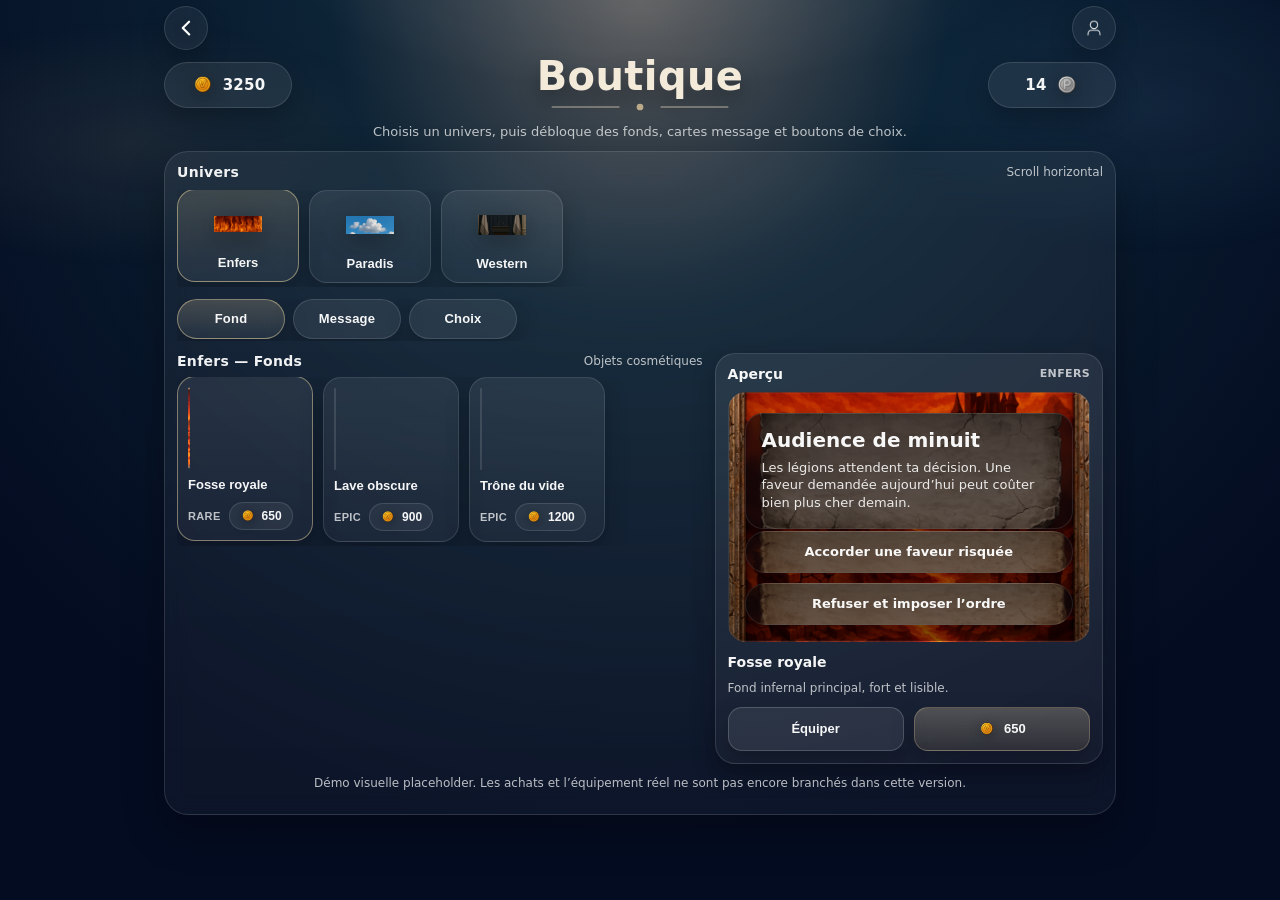
==== shop.html @ 7efd8775 "s" ====
<!doctype html>
<html lang="fr">
<head>
  <meta charset="utf-8" />
  <meta name="viewport" content="width=device-width,initial-scale=1,viewport-fit=cover" />
  <title>Boutique</title>
  <link rel="stylesheet" href="css/style.css" />

  <style>
    :root{
      --vr-bg:
        radial-gradient(circle at top, rgba(246,231,207,.34) 0, rgba(27,102,136,.22) 28%, rgba(4,12,34,.96) 76%),
        linear-gradient(180deg, #08101f 0%, #050912 100%);
      --vr-overlay:none;

      --shop-border: rgba(255,255,255,.12);
      --shop-border-strong: rgba(255,255,255,.18);
      --shop-glass: rgba(255,255,255,.06);
      --shop-glass-2: rgba(255,255,255,.08);
      --shop-deep: rgba(0,0,0,.28);
      --shop-shadow: 0 18px 40px rgba(0,0,0,.30);
      --shop-shadow-soft: 0 10px 24px rgba(0,0,0,.24);
      --shop-radius: 20px;
      --shop-radius-sm: 14px;
      --shop-text: rgba(255,255,255,.96);
      --shop-sub: rgba(255,255,255,.72);
      --shop-accent: #f6d18c;
      --shop-accent-2: #ffda98;
      --shop-active: rgba(255,255,255,.14);
      --shop-chip: rgba(255,255,255,.08);
      --shop-buy: linear-gradient(180deg, rgba(255,232,189,.24), rgba(255,203,112,.10));
    }

    html, body{
      min-height:100%;
    }

    body.page-shop-custom{
      margin:0;
      color:var(--shop-text);
      background: var(--vr-bg);
      overflow-x:hidden;
    }

    body.page-shop-custom::before{
      content:"";
      position:fixed;
      inset:0;
      pointer-events:none;
      background:
        radial-gradient(700px 260px at 50% -5%, rgba(255,255,255,.12), transparent 55%),
        radial-gradient(500px 220px at 10% 16%, rgba(255,216,156,.08), transparent 60%),
        radial-gradient(500px 260px at 90% 12%, rgba(133,197,255,.08), transparent 60%);
      opacity:.9;
      z-index:0;
    }

    .shop-shell{
      position:relative;
      z-index:1;
      width:min(100%, 980px);
      margin:0 auto;
      padding:
        calc(6px + env(safe-area-inset-top))
        14px
        calc(20px + env(safe-area-inset-bottom));
    }

    .shop-header{
      display:grid;
      grid-template-columns: 44px 1fr 44px;
      align-items:center;
      gap:10px;
      margin-bottom: 6px;
    }

    .shop-icon-btn{
      width:44px;
      height:44px;
      border-radius:999px;
      border:1px solid var(--shop-border);
      background:rgba(255,255,255,.06);
      display:flex;
      align-items:center;
      justify-content:center;
      text-decoration:none;
      box-shadow: var(--shop-shadow-soft);
      backdrop-filter: blur(10px);
      -webkit-backdrop-filter: blur(10px);
    }

    .shop-icon-btn img,
    .shop-icon-btn svg{
      width:26px;
      height:26px;
      object-fit:contain;
      display:block;
      filter: drop-shadow(0 2px 8px rgba(0,0,0,.5));
    }

    .shop-topline{
      display:grid;
      grid-template-columns: minmax(90px, 128px) 1fr minmax(90px, 128px);
      align-items:center;
      gap:10px;
      margin-bottom: 10px;
    }

    .shop-balance{
      min-height:46px;
      border-radius:999px;
      border:1px solid var(--shop-border);
      background:rgba(255,255,255,.07);
      box-shadow: var(--shop-shadow-soft);
      display:flex;
      align-items:center;
      justify-content:center;
      gap:8px;
      padding:8px 12px;
      backdrop-filter: blur(10px);
      -webkit-backdrop-filter: blur(10px);
    }

    .shop-balance img{
      width:24px;
      height:24px;
      object-fit:contain;
      filter: drop-shadow(0 4px 10px rgba(0,0,0,.45));
      flex:0 0 auto;
    }

    .shop-balance strong{
      font-size:15px;
      line-height:1;
      letter-spacing:.2px;
      color:var(--shop-text);
      font-weight:900;
    }

    .shop-title-wrap{
      text-align:center;
      padding-top: 0;
    }

    .shop-title{
      margin:0;
      font-size: clamp(28px, 4vw, 40px);
      line-height:1;
      letter-spacing:.4px;
      color:#f3ead9;
      text-shadow: 0 10px 20px rgba(0,0,0,.35);
    }

    .shop-title-decor{
      width: min(220px, 80%);
      height: 14px;
      margin: 4px auto 0;
      display:block;
      opacity:.9;
    }

    .shop-subtitle{
      margin: 0 0 12px;
      text-align:center;
      color: var(--shop-sub);
      font-size:13px;
    }

    .shop-panel{
      border:1px solid var(--shop-border);
      background: linear-gradient(180deg, rgba(255,255,255,.06), rgba(255,255,255,.04));
      border-radius: 24px;
      box-shadow: var(--shop-shadow);
      padding: 12px;
      backdrop-filter: blur(12px);
      -webkit-backdrop-filter: blur(12px);
    }

    .shop-section-head{
      display:flex;
      align-items:center;
      justify-content:space-between;
      gap:10px;
      margin-bottom:10px;
    }

    .shop-section-title{
      margin:0;
      font-size:14px;
      font-weight:900;
      letter-spacing:.3px;
      color: rgba(255,255,255,.94);
    }

    .shop-section-note{
      font-size:12px;
      color:var(--shop-sub);
    }

    .shop-scroll{
      display:flex;
      gap:10px;
      overflow-x:auto;
      padding-bottom:4px;
      scrollbar-width:none;
    }

    .shop-scroll::-webkit-scrollbar{
      display:none;
    }

    .universe-card{
      min-width:122px;
      max-width:122px;
      border-radius:18px;
      padding:10px;
      border:1px solid var(--shop-border);
      background: linear-gradient(180deg, rgba(255,255,255,.08), rgba(255,255,255,.04));
      box-shadow: var(--shop-shadow-soft);
      display:flex;
      flex-direction:column;
      align-items:center;
      justify-content:center;
      gap:8px;
      cursor:pointer;
      transition: transform .16s ease, border-color .16s ease, background .16s ease;
      user-select:none;
    }

    .universe-card.active{
      border-color: rgba(255,230,173,.46);
      background: linear-gradient(180deg, rgba(255,230,173,.14), rgba(255,255,255,.06));
      transform: translateY(-1px);
    }

    .universe-card img{
      width:48px;
      height:48px;
      object-fit:contain;
      filter: drop-shadow(0 6px 12px rgba(0,0,0,.35));
      pointer-events:none;
    }

    .universe-card .u-name{
      font-size:13px;
      font-weight:800;
      text-align:center;
      line-height:1.15;
      color:var(--shop-text);
      pointer-events:none;
    }

    .category-tabs{
      display:flex;
      gap:8px;
      margin: 12px 0 12px;
      overflow-x:auto;
      padding-bottom:2px;
      scrollbar-width:none;
    }

    .category-tabs::-webkit-scrollbar{
      display:none;
    }

    .category-tab{
      min-width:108px;
      height:40px;
      border-radius:999px;
      border:1px solid var(--shop-border);
      background: var(--shop-chip);
      color: var(--shop-text);
      font-weight:800;
      font-size:13px;
      letter-spacing:.2px;
      padding:0 14px;
      cursor:pointer;
      box-shadow: var(--shop-shadow-soft);
    }

    .category-tab.active{
      border-color: rgba(255,230,173,.44);
      background: linear-gradient(180deg, rgba(255,228,175,.20), rgba(255,255,255,.06));
    }

    .shop-layout{
      display:grid;
      grid-template-columns: 1.15fr .85fr;
      gap:12px;
    }

    .item-rail{
      min-width:0;
    }

    .item-card{
      min-width:136px;
      max-width:136px;
      border-radius:18px;
      border:1px solid var(--shop-border);
      background: linear-gradient(180deg, rgba(255,255,255,.08), rgba(255,255,255,.04));
      box-shadow: var(--shop-shadow-soft);
      padding:10px;
      display:flex;
      flex-direction:column;
      gap:9px;
      cursor:pointer;
      transition: transform .16s ease, border-color .16s ease;
    }

    .item-card.active{
      border-color: rgba(255,230,173,.44);
      transform: translateY(-1px);
    }

    .item-preview{
      height:82px;
      border-radius:14px;
      border:1px solid rgba(255,255,255,.12);
      overflow:hidden;
      position:relative;
      background:#101828;
    }

    .item-preview.bg-hell-1{
      background:
        linear-gradient(180deg, rgba(0,0,0,.12), rgba(0,0,0,.55)),
        url("assets/img/backgrounds/hell_king_bg.webp") center/cover no-repeat;
    }

    .item-preview.bg-hell-2{
      background:
        linear-gradient(180deg, rgba(0,0,0,.16), rgba(0,0,0,.42)),
        radial-gradient(circle at 20% 15%, rgba(255,113,64,.35), transparent 36%),
        linear-gradient(135deg, #1a0808, #4d1711 45%, #210909);
    }

    .item-preview.bg-hell-3{
      background:
        linear-gradient(180deg, rgba(0,0,0,.20), rgba(0,0,0,.46)),
        radial-gradient(circle at 70% 20%, rgba(255,202,121,.18), transparent 30%),
        linear-gradient(135deg, #15090e, #28111b 48%, #0b0a18);
    }

    .item-preview.bg-heaven-1{
      background:
        linear-gradient(180deg, rgba(255,255,255,.10), rgba(0,0,0,.18)),
        url("assets/img/backgrounds/heaven_king_bg.png") center/cover no-repeat;
    }

    .item-preview.bg-heaven-2{
      background:
        linear-gradient(180deg, rgba(255,255,255,.10), rgba(0,0,0,.12)),
        radial-gradient(circle at 20% 10%, rgba(255,255,255,.35), transparent 32%),
        linear-gradient(135deg, #7fd4ff, #5c8eff 50%, #5147d1);
    }

    .item-preview.bg-heaven-3{
      background:
        linear-gradient(180deg, rgba(255,255,255,.12), rgba(0,0,0,.18)),
        radial-gradient(circle at 82% 10%, rgba(255,243,205,.34), transparent 28%),
        linear-gradient(135deg, #93e2ff, #76c5ff 45%, #7e7cff);
    }

    .item-preview.bg-west-1{
      background:
        linear-gradient(180deg, rgba(255,255,255,.06), rgba(0,0,0,.22)),
        url("assets/img/backgrounds/western_president_bg.webp") center/cover no-repeat;
    }

    .item-preview.bg-west-2{
      background:
        linear-gradient(180deg, rgba(255,255,255,.05), rgba(0,0,0,.20)),
        linear-gradient(135deg, #ba8a53, #8e5d35 45%, #3b261c);
    }

    .item-preview.bg-west-3{
      background:
        linear-gradient(180deg, rgba(255,255,255,.06), rgba(0,0,0,.22)),
        radial-gradient(circle at 15% 15%, rgba(255,230,181,.22), transparent 35%),
        linear-gradient(135deg, #c9a173, #865738 50%, #2c1914);
    }

    .item-preview.msg-hell-1::before,
    .item-preview.msg-hell-2::before,
    .item-preview.msg-hell-3::before,
    .item-preview.msg-heaven-1::before,
    .item-preview.msg-heaven-2::before,
    .item-preview.msg-heaven-3::before,
    .item-preview.choice-hell-1::before,
    .item-preview.choice-hell-2::before,
    .item-preview.choice-hell-3::before,
    .item-preview.choice-heaven-1::before,
    .item-preview.choice-heaven-2::before,
    .item-preview.choice-heaven-3::before,
    .item-preview.choice-west-1::before,
    .item-preview.choice-west-2::before,
    .item-preview.choice-west-3::before{
      content:"";
      position:absolute;
      inset:0;
      pointer-events:none;
    }

    .item-preview.msg-hell-1{
      background:#0e0d15;
    }

    .item-preview.msg-hell-1::before{
      inset:14px 18px;
      border-radius:14px;
      background:
        linear-gradient(180deg, rgba(255,255,255,.05), rgba(255,255,255,.02)),
        url("assets/img/ui/hell_card.webp") center/cover no-repeat;
      border:1px solid rgba(255,255,255,.10);
      box-shadow: inset 0 0 0 1px rgba(255,255,255,.05);
    }

    .item-preview.msg-hell-2{
      background:#120d14;
    }

    .item-preview.msg-hell-2::before{
      inset:14px 18px;
      border-radius:14px;
      background:
        linear-gradient(135deg, #2b1116, #5b1818 45%, #180b10);
      border:1px solid rgba(255,223,167,.18);
      box-shadow: 0 0 0 1px rgba(255,255,255,.05) inset;
    }

    .item-preview.msg-hell-3{
      background:#110f18;
    }

    .item-preview.msg-hell-3::before{
      inset:14px 18px;
      border-radius:14px;
      background:
        linear-gradient(135deg, #0e111f, #2f1838 45%, #140f22);
      border:1px solid rgba(202,176,255,.18);
    }

    .item-preview.msg-heaven-1{
      background:#cbe9ff;
    }

    .item-preview.msg-heaven-1::before{
      inset:14px 18px;
      border-radius:14px;
      background:
        linear-gradient(180deg, rgba(255,255,255,.22), rgba(255,255,255,.12)),
        url("assets/img/ui/heaven_card.webp") center/cover no-repeat;
      border:1px solid rgba(255,255,255,.36);
    }

    .item-preview.msg-heaven-2{
      background:#d9f3ff;
    }

    .item-preview.msg-heaven-2::before{
      inset:14px 18px;
      border-radius:14px;
      background: linear-gradient(135deg, #ffffff, #daefff 55%, #bdd8ff);
      border:1px solid rgba(255,255,255,.65);
    }

    .item-preview.msg-heaven-3{
      background:#d8edff;
    }

    .item-preview.msg-heaven-3::before{
      inset:14px 18px;
      border-radius:14px;
      background: linear-gradient(135deg, #fffdf6, #f2edff 55%, #d7e2ff);
      border:1px solid rgba(255,255,255,.70);
    }

    .item-preview.choice-hell-1{
      background:#0f0d12;
    }

    .item-preview.choice-hell-1::before{
      inset:18px 14px;
      border-radius:999px;
      background:
        linear-gradient(180deg, rgba(255,255,255,.04), rgba(255,255,255,.02)),
        url("assets/img/ui/hell_choice.webp") center/cover no-repeat;
      border:1px solid rgba(255,255,255,.08);
    }

    .item-preview.choice-hell-2{
      background:#110e14;
    }

    .item-preview.choice-hell-2::before{
      inset:18px 14px;
      border-radius:999px;
      background: linear-gradient(180deg, #3e1414, #1f0909);
      border:1px solid rgba(255,214,156,.16);
    }

    .item-preview.choice-hell-3{
      background:#0f0f19;
    }

    .item-preview.choice-hell-3::before{
      inset:18px 14px;
      border-radius:999px;
      background: linear-gradient(180deg, #2e1a48, #140d20);
      border:1px solid rgba(212,185,255,.16);
    }

    .item-preview.choice-heaven-1{
      background:#def4ff;
    }

    .item-preview.choice-heaven-1::before{
      inset:18px 14px;
      border-radius:999px;
      background:
        linear-gradient(180deg, rgba(255,255,255,.22), rgba(255,255,255,.10)),
        url("assets/img/ui/heaven_choice.webp") center/cover no-repeat;
      border:1px solid rgba(255,255,255,.42);
    }

    .item-preview.choice-heaven-2{
      background:#e2f6ff;
    }

    .item-preview.choice-heaven-2::before{
      inset:18px 14px;
      border-radius:999px;
      background: linear-gradient(180deg, #ffffff, #d8efff);
      border:1px solid rgba(255,255,255,.72);
    }

    .item-preview.choice-heaven-3{
      background:#dfefff;
    }

    .item-preview.choice-heaven-3::before{
      inset:18px 14px;
      border-radius:999px;
      background: linear-gradient(180deg, #fffef7, #e1e7ff);
      border:1px solid rgba(255,255,255,.72);
    }

    .item-preview.choice-west-1{
      background:#1b1512;
    }

    .item-preview.choice-west-1::before{
      inset:18px 14px;
      border-radius:999px;
      background:
        linear-gradient(180deg, rgba(255,255,255,.08), rgba(0,0,0,.08)),
        url("assets/img/ui/western_choice.webp") center/cover no-repeat;
      border:1px solid rgba(255,255,255,.10);
    }

    .item-preview.choice-west-2{
      background:#211714;
    }

    .item-preview.choice-west-2::before{
      inset:18px 14px;
      border-radius:999px;
      background: linear-gradient(180deg, #8d5c3a, #5a3321);
      border:1px solid rgba(255,225,190,.18);
    }

    .item-preview.choice-west-3{
      background:#251914;
    }

    .item-preview.choice-west-3::before{
      inset:18px 14px;
      border-radius:999px;
      background: linear-gradient(180deg, #c28c5e, #73482e);
      border:1px solid rgba(255,233,206,.18);
    }

    .item-name{
      font-size:13px;
      font-weight:800;
      line-height:1.15;
      color:var(--shop-text);
    }

    .item-meta{
      display:flex;
      align-items:center;
      justify-content:space-between;
      gap:8px;
    }

    .item-rarity{
      font-size:11px;
      font-weight:800;
      color: var(--shop-sub);
      text-transform: uppercase;
      letter-spacing:.35px;
    }

    .item-price{
      display:inline-flex;
      align-items:center;
      gap:6px;
      height:28px;
      padding:0 10px;
      border-radius:999px;
      border:1px solid rgba(255,255,255,.12);
      background: rgba(255,255,255,.06);
      font-size:12px;
      font-weight:900;
      color: var(--shop-text);
    }

    .item-price img{
      width:16px;
      height:16px;
      object-fit:contain;
      filter: drop-shadow(0 2px 6px rgba(0,0,0,.4));
    }

    .shop-side{
      border-radius:20px;
      border:1px solid var(--shop-border);
      background: linear-gradient(180deg, rgba(255,255,255,.08), rgba(255,255,255,.04));
      box-shadow: var(--shop-shadow-soft);
      padding:12px;
      min-width:0;
    }

    .preview-head{
      display:flex;
      align-items:center;
      justify-content:space-between;
      gap:10px;
      margin-bottom:10px;
    }

    .preview-title{
      margin:0;
      font-size:14px;
      font-weight:900;
      color: var(--shop-text);
    }

    .preview-tag{
      font-size:11px;
      font-weight:800;
      color: var(--shop-sub);
      text-transform: uppercase;
      letter-spacing:.35px;
    }

    .preview-stage{
      min-height: 250px;
      border-radius:18px;
      border:1px solid rgba(255,255,255,.12);
      overflow:hidden;
      position:relative;
      background:
        linear-gradient(180deg, rgba(0,0,0,.10), rgba(0,0,0,.36)),
        linear-gradient(135deg, #120d15, #241219 45%, #0e0c16);
      box-shadow: inset 0 0 0 1px rgba(255,255,255,.04);
    }

    .preview-stage.bg-hell_king{
      background:
        linear-gradient(180deg, rgba(0,0,0,.10), rgba(0,0,0,.46)),
        url("assets/img/backgrounds/hell_king_bg.webp") center/cover no-repeat;
    }

    .preview-stage.bg-heaven_king{
      background:
        linear-gradient(180deg, rgba(255,255,255,.08), rgba(0,0,0,.18)),
        url("assets/img/backgrounds/heaven_king_bg.png") center/cover no-repeat;
    }

    .preview-stage.bg-western_president{
      background:
        linear-gradient(180deg, rgba(255,255,255,.06), rgba(0,0,0,.22)),
        url("assets/img/backgrounds/western_president_bg.webp") center/cover no-repeat;
    }

    .preview-card{
      position:absolute;
      left:16px;
      right:16px;
      top:20px;
      min-height:116px;
      border-radius:18px;
      padding:16px;
      border:1px solid rgba(255,255,255,.14);
      background: rgba(8,10,16,.46);
      backdrop-filter: blur(6px);
      -webkit-backdrop-filter: blur(6px);
      box-shadow: 0 14px 26px rgba(0,0,0,.26);
    }

    .preview-card.theme-msg-hell-1{
      background:
        linear-gradient(180deg, rgba(12,7,10,.64), rgba(15,9,11,.60)),
        url("assets/img/ui/hell_card.webp") center/cover no-repeat;
      border-color: rgba(255,255,255,.10);
    }

    .preview-card.theme-msg-hell-2{
      background: linear-gradient(135deg, rgba(44,16,18,.82), rgba(88,22,22,.72) 48%, rgba(24,10,14,.80));
      border-color: rgba(255,223,167,.18);
    }

    .preview-card.theme-msg-hell-3{
      background: linear-gradient(135deg, rgba(15,16,29,.82), rgba(48,24,57,.72) 48%, rgba(19,15,33,.80));
      border-color: rgba(201,177,255,.18);
    }

    .preview-card.theme-msg-heaven-1{
      background:
        linear-gradient(180deg, rgba(255,255,255,.38), rgba(255,255,255,.18)),
        url("assets/img/ui/heaven_card.webp") center/cover no-repeat;
      border-color: rgba(255,255,255,.50);
      color:#1d2947;
    }

    .preview-card.theme-msg-heaven-2{
      background: linear-gradient(135deg, rgba(255,255,255,.92), rgba(223,240,255,.78) 50%, rgba(191,215,255,.68));
      border-color: rgba(255,255,255,.70);
      color:#1d2947;
    }

    .preview-card.theme-msg-heaven-3{
      background: linear-gradient(135deg, rgba(255,251,240,.92), rgba(236,236,255,.78) 50%, rgba(214,225,255,.68));
      border-color: rgba(255,255,255,.74);
      color:#28304b;
    }

    .preview-card.theme-msg-west-1{
      background:
        linear-gradient(180deg, rgba(22,16,12,.62), rgba(35,22,14,.62)),
        url("assets/img/ui/western_card.webp") center/cover no-repeat;
      border-color: rgba(255,255,255,.14);
    }

    .preview-card.theme-msg-west-2{
      background: linear-gradient(135deg, rgba(92,61,39,.84), rgba(143,96,59,.74) 48%, rgba(57,34,22,.80));
      border-color: rgba(255,225,190,.18);
    }

    .preview-card.theme-msg-west-3{
      background: linear-gradient(135deg, rgba(110,70,44,.84), rgba(194,140,89,.74) 48%, rgba(69,40,25,.80));
      border-color: rgba(255,235,212,.18);
    }

    .preview-card h4{
      margin:0 0 8px;
      font-size:20px;
      line-height:1.05;
    }

    .preview-card p{
      margin:0;
      font-size:13px;
      line-height:1.35;
      color:inherit;
      opacity:.92;
    }

    .preview-choices{
      position:absolute;
      left:16px;
      right:16px;
      bottom:16px;
      display:flex;
      flex-direction:column;
      gap:10px;
    }

    .preview-choice{
      min-height:42px;
      border-radius:999px;
      border:1px solid rgba(255,255,255,.14);
      background: rgba(8,10,16,.52);
      box-shadow: 0 8px 18px rgba(0,0,0,.20);
      display:flex;
      align-items:center;
      justify-content:center;
      padding:0 12px;
      font-size:13px;
      font-weight:800;
      text-align:center;
      color:var(--shop-text);
    }

    .preview-choice.theme-choice-hell-1{
      background:
        linear-gradient(180deg, rgba(10,7,9,.68), rgba(20,10,11,.62)),
        url("assets/img/ui/hell_choice.webp") center/cover no-repeat;
      border-color: rgba(255,255,255,.10);
    }

    .preview-choice.theme-choice-hell-2{
      background: linear-gradient(180deg, rgba(61,20,20,.88), rgba(30,10,10,.88));
      border-color: rgba(255,223,167,.18);
    }

    .preview-choice.theme-choice-hell-3{
      background: linear-gradient(180deg, rgba(48,26,72,.88), rgba(20,13,32,.88));
      border-color: rgba(201,177,255,.18);
    }

    .preview-choice.theme-choice-heaven-1{
      background:
        linear-gradient(180deg, rgba(255,255,255,.42), rgba(255,255,255,.18)),
        url("assets/img/ui/heaven_choice.webp") center/cover no-repeat;
      border-color: rgba(255,255,255,.54);
      color:#20304c;
    }

    .preview-choice.theme-choice-heaven-2{
      background: linear-gradient(180deg, rgba(255,255,255,.96), rgba(224,241,255,.90));
      border-color: rgba(255,255,255,.74);
      color:#20304c;
    }

    .preview-choice.theme-choice-heaven-3{
      background: linear-gradient(180deg, rgba(255,251,242,.96), rgba(231,237,255,.90));
      border-color: rgba(255,255,255,.74);
      color:#2a3551;
    }

    .preview-choice.theme-choice-west-1{
      background:
        linear-gradient(180deg, rgba(22,16,12,.66), rgba(34,21,13,.66)),
        url("assets/img/ui/western_choice.webp") center/cover no-repeat;
      border-color: rgba(255,255,255,.14);
    }

    .preview-choice.theme-choice-west-2{
      background: linear-gradient(180deg, rgba(143,96,59,.92), rgba(88,51,31,.92));
      border-color: rgba(255,225,190,.18);
    }

    .preview-choice.theme-choice-west-3{
      background: linear-gradient(180deg, rgba(194,140,89,.92), rgba(114,73,44,.92));
      border-color: rgba(255,235,212,.18);
    }

    .preview-footer{
      margin-top:12px;
      display:flex;
      flex-direction:column;
      gap:10px;
    }

    .selected-name{
      font-size:14px;
      font-weight:900;
      color:var(--shop-text);
    }

    .selected-desc{
      font-size:12px;
      line-height:1.4;
      color:var(--shop-sub);
    }

    .preview-actions{
      display:grid;
      grid-template-columns: 1fr 1fr;
      gap:10px;
    }

    .shop-btn{
      min-height:44px;
      border-radius:14px;
      border:1px solid var(--shop-border-strong);
      background: rgba(255,255,255,.08);
      color:var(--shop-text);
      font-size:13px;
      font-weight:900;
      cursor:pointer;
      box-shadow: var(--shop-shadow-soft);
      display:flex;
      align-items:center;
      justify-content:center;
      gap:8px;
      text-align:center;
      padding:0 12px;
    }

    .shop-btn.primary{
      background: var(--shop-buy);
      border-color: rgba(255,221,169,.24);
    }

    .shop-btn img{
      width:18px;
      height:18px;
      object-fit:contain;
      filter: drop-shadow(0 2px 6px rgba(0,0,0,.35));
    }

    .shop-help{
      margin-top:12px;
      font-size:12px;
      color:var(--shop-sub);
      text-align:center;
    }

    @media (max-width: 840px){
      .shop-layout{
        grid-template-columns: 1fr;
      }
    }

    @media (max-width: 560px){
      .shop-shell{
        padding-left:10px;
        padding-right:10px;
      }

      .shop-topline{
        grid-template-columns: 92px 1fr 92px;
        gap:8px;
      }

      .shop-title{
        font-size: 30px;
      }

      .shop-balance{
        min-height:42px;
        padding:8px 10px;
      }

      .shop-balance strong{
        font-size:14px;
      }

      .universe-card{
        min-width:114px;
        max-width:114px;
      }

      .item-card{
        min-width:128px;
        max-width:128px;
      }

      .preview-stage{
        min-height:230px;
      }

      .preview-card h4{
        font-size:18px;
      }
    }
  </style>
</head>

<body class="vr-body page-shop-custom" data-page="shop-custom-demo">

  <main class="shop-shell">

    <div class="shop-header">
      <a class="shop-icon-btn" href="index.html" aria-label="Retour">
        <svg viewBox="0 0 24 24" aria-hidden="true" focusable="false">
          <path fill="white" d="M15.5 5.5a1 1 0 0 1 0 1.4L10.4 12l5.1 5.1a1 1 0 1 1-1.4 1.4l-5.8-5.8a1.2 1.2 0 0 1 0-1.4l5.8-5.8a1 1 0 0 1 1.4 0z"/>
        </svg>
      </a>

      <div></div>

      <a class="shop-icon-btn" href="profile.html" aria-label="Profil">
        <img src="assets/img/ui/btn_profile.webp" alt="" draggable="false">
      </a>
    </div>

    <div class="shop-topline">
      <div class="shop-balance" aria-label="VCoins">
        <img src="assets/img/ui/vcoins.webp" alt="" draggable="false">
        <strong id="demo-vcoins">3250</strong>
      </div>

      <div class="shop-title-wrap">
        <h1 class="shop-title" data-i18n="shop.title">Boutique</h1>
        <svg class="shop-title-decor" viewBox="0 0 240 18" fill="none" xmlns="http://www.w3.org/2000/svg" aria-hidden="true">
          <path d="M7 9H93" stroke="rgba(255,240,214,.7)" stroke-width="1.4" stroke-linecap="round"/>
          <path d="M147 9H233" stroke="rgba(255,240,214,.7)" stroke-width="1.4" stroke-linecap="round"/>
          <circle cx="120" cy="9" r="4.3" fill="rgba(255,226,173,.72)"/>
        </svg>
      </div>

      <div class="shop-balance" aria-label="Jetons">
        <strong id="demo-jetons">14</strong>
        <img src="assets/img/ui/jeton.webp" alt="" draggable="false">
      </div>
    </div>

    <p class="shop-subtitle" data-i18n="shop.customize_hint">
      Choisis un univers, puis débloque des fonds, cartes message et boutons de choix.
    </p>

    <section class="shop-panel">
      <div class="shop-section-head">
        <h2 class="shop-section-title" data-i18n="shop.universes">Univers</h2>
        <div class="shop-section-note">Scroll horizontal</div>
      </div>

      <div class="shop-scroll" id="universe-scroll"></div>

      <div class="category-tabs" id="category-tabs">
        <button class="category-tab active" type="button" data-category="background" data-i18n="shop.cat.background">Fond</button>
        <button class="category-tab" type="button" data-category="message" data-i18n="shop.cat.message">Message</button>
        <button class="category-tab" type="button" data-category="choice" data-i18n="shop.cat.choice">Choix</button>
      </div>

      <div class="shop-layout">
        <div class="item-rail">
          <div class="shop-section-head" style="margin-bottom:8px;">
            <h3 class="shop-section-title" id="rail-title">Enfers — Fonds</h3>
            <div class="shop-section-note" id="rail-note">Objets cosmétiques</div>
          </div>

          <div class="shop-scroll" id="items-scroll"></div>
        </div>

        <aside class="shop-side">
          <div class="preview-head">
            <h3 class="preview-title" data-i18n="shop.preview">Aperçu</h3>
            <span class="preview-tag" id="preview-universe-tag">Enfers</span>
          </div>

          <div class="preview-stage bg-hell_king" id="preview-stage">
            <div class="preview-card theme-msg-hell-1" id="preview-card">
              <h4>Audience de minuit</h4>
              <p>
                Les légions attendent ta décision. Une faveur demandée aujourd’hui
                peut coûter bien plus cher demain.
              </p>
            </div>

            <div class="preview-choices">
              <div class="preview-choice theme-choice-hell-1" id="preview-choice-a">Accorder une faveur risquée</div>
              <div class="preview-choice theme-choice-hell-1" id="preview-choice-b">Refuser et imposer l’ordre</div>
            </div>
          </div>

          <div class="preview-footer">
            <div class="selected-name" id="selected-name">Fosse royale</div>
            <div class="selected-desc" id="selected-desc">
              Variante plus sombre et plus premium pour l’univers sélectionné.
            </div>

            <div class="preview-actions">
              <button class="shop-btn" type="button" id="btn-equip-demo">
                Équiper
              </button>

              <button class="shop-btn primary" type="button" id="btn-buy-demo">
                <img src="assets/img/ui/vcoins.webp" alt="" draggable="false">
                <span id="buy-price-label">650</span>
              </button>
            </div>
          </div>
        </aside>
      </div>

      <p class="shop-help">
        Démo visuelle placeholder. Les achats et l’équipement réel ne sont pas encore branchés dans cette version.
      </p>
    </section>
  </main>

  <script>
    (function () {
      const DATA = {
        hell_king: {
          label: "Enfers",
          icon: "assets/img/ui/universes/hell_king.webp",
          previewBgClass: "bg-hell_king",
          previewMsgDefault: "theme-msg-hell-1",
          previewChoiceDefault: "theme-choice-hell-1",
          items: {
            background: [
              {
                id: "hell_bg_01",
                name: "Fosse royale",
                rarity: "Rare",
                price: 650,
                previewClass: "bg-hell-1",
                desc: "Fond infernal principal, fort et lisible.",
                apply: { stageBg: "bg-hell_king" }
              },
              {
                id: "hell_bg_02",
                name: "Lave obscure",
                rarity: "Epic",
                price: 900,
                previewClass: "bg-hell-2",
                desc: "Version plus chaude, plus rouge, plus dramatique.",
                apply: { stageBg: "bg-hell_king" }
              },
              {
                id: "hell_bg_03",
                name: "Trône du vide",
                rarity: "Epic",
                price: 1200,
                previewClass: "bg-hell-3",
                desc: "Ambiance nuit violette, plus premium et mystérieuse.",
                apply: { stageBg: "bg-hell_king" }
              }
            ],
            message: [
              {
                id: "hell_msg_01",
                name: "Carte infernale classique",
                rarity: "Base",
                price: 400,
                previewClass: "msg-hell-1",
                desc: "La carte message principale des Enfers.",
                apply: { cardTheme: "theme-msg-hell-1" }
              },
              {
                id: "hell_msg_02",
                name: "Carte braise rouge",
                rarity: "Rare",
                price: 700,
                previewClass: "msg-hell-2",
                desc: "Carte message plus chaude, plus noble, plus agressive.",
                apply: { cardTheme: "theme-msg-hell-2" }
              },
              {
                id: "hell_msg_03",
                name: "Carte nuit pourpre",
                rarity: "Epic",
                price: 1000,
                previewClass: "msg-hell-3",
                desc: "Version plus sombre et plus premium pour les textes.",
                apply: { cardTheme: "theme-msg-hell-3" }
              }
            ],
            choice: [
              {
                id: "hell_choice_01",
                name: "Choix infernal classique",
                rarity: "Base",
                price: 350,
                previewClass: "choice-hell-1",
                desc: "Boutons de choix dans le style actuel infernal.",
                apply: { choiceTheme: "theme-choice-hell-1" }
              },
              {
                id: "hell_choice_02",
                name: "Choix braise rouge",
                rarity: "Rare",
                price: 520,
                previewClass: "choice-hell-2",
                desc: "Boutons plus chauds avec meilleure présence visuelle.",
                apply: { choiceTheme: "theme-choice-hell-2" }
              },
              {
                id: "hell_choice_03",
                name: "Choix nuit pourpre",
                rarity: "Epic",
                price: 780,
                previewClass: "choice-hell-3",
                desc: "Boutons plus premium avec ambiance violette sombre.",
                apply: { choiceTheme: "theme-choice-hell-3" }
              }
            ]
          }
        },

        heaven_king: {
          label: "Paradis",
          icon: "assets/img/ui/universes/heaven_king.webp",
          previewBgClass: "bg-heaven_king",
          previewMsgDefault: "theme-msg-heaven-1",
          previewChoiceDefault: "theme-choice-heaven-1",
          items: {
            background: [
              {
                id: "heaven_bg_01",
                name: "Cieux sacrés",
                rarity: "Rare",
                price: 650,
                previewClass: "bg-heaven-1",
                desc: "Fond céleste lumineux et propre.",
                apply: { stageBg: "bg-heaven_king" }
              },
              {
                id: "heaven_bg_02",
                name: "Aube divine",
                rarity: "Epic",
                price: 940,
                previewClass: "bg-heaven-2",
                desc: "Ciel plus clair avec un rendu plus noble.",
                apply: { stageBg: "bg-heaven_king" }
              },
              {
                id: "heaven_bg_03",
                name: "Voile d’ivoire",
                rarity: "Epic",
                price: 1180,
                previewClass: "bg-heaven-3",
                desc: "Version très premium, douce et lumineuse.",
                apply: { stageBg: "bg-heaven_king" }
              }
            ],
            message: [
              {
                id: "heaven_msg_01",
                name: "Carte céleste classique",
                rarity: "Base",
                price: 400,
                previewClass: "msg-heaven-1",
                desc: "Carte message claire et élégante.",
                apply: { cardTheme: "theme-msg-heaven-1" }
              },
              {
                id: "heaven_msg_02",
                name: "Carte cristal",
                rarity: "Rare",
                price: 720,
                previewClass: "msg-heaven-2",
                desc: "Carte lumineuse très lisible pour les longues scènes.",
                apply: { cardTheme: "theme-msg-heaven-2" }
              },
              {
                id: "heaven_msg_03",
                name: "Carte ivoire noble",
                rarity: "Epic",
                price: 980,
                previewClass: "msg-heaven-3",
                desc: "Une version haut de gamme, plus douce et plus premium.",
                apply: { cardTheme: "theme-msg-heaven-3" }
              }
            ],
            choice: [
              {
                id: "heaven_choice_01",
                name: "Choix céleste classique",
                rarity: "Base",
                price: 350,
                previewClass: "choice-heaven-1",
                desc: "Boutons clairs du Paradis.",
                apply: { choiceTheme: "theme-choice-heaven-1" }
              },
              {
                id: "heaven_choice_02",
                name: "Choix cristal",
                rarity: "Rare",
                price: 540,
                previewClass: "choice-heaven-2",
                desc: "Version plus nette, plus chic et plus premium.",
                apply: { choiceTheme: "theme-choice-heaven-2" }
              },
              {
                id: "heaven_choice_03",
                name: "Choix ivoire",
                rarity: "Epic",
                price: 790,
                previewClass: "choice-heaven-3",
                desc: "Look très propre pour les choix de l’univers céleste.",
                apply: { choiceTheme: "theme-choice-heaven-3" }
              }
            ]
          }
        },

        western_president: {
          label: "Western",
          icon: "assets/img/ui/universes/western_president.webp",
          previewBgClass: "bg-western_president",
          previewMsgDefault: "theme-msg-west-1",
          previewChoiceDefault: "theme-choice-west-1",
          items: {
            background: [
              {
                id: "west_bg_01",
                name: "Capitole poussière",
                rarity: "Rare",
                price: 620,
                previewClass: "bg-west-1",
                desc: "Fond western principal avec beaucoup plus de caractère.",
                apply: { stageBg: "bg-western_president" }
              },
              {
                id: "west_bg_02",
                name: "Bois brûlé",
                rarity: "Rare",
                price: 860,
                previewClass: "bg-west-2",
                desc: "Palette plus chaude et plus dure.",
                apply: { stageBg: "bg-western_president" }
              },
              {
                id: "west_bg_03",
                name: "Or désert",
                rarity: "Epic",
                price: 1120,
                previewClass: "bg-west-3",
                desc: "Version western premium très lisible.",
                apply: { stageBg: "bg-western_president" }
              }
            ],
            message: [
              {
                id: "west_msg_01",
                name: "Carte western classique",
                rarity: "Base",
                price: 420,
                previewClass: "msg-west-1",
                desc: "Carte message dans le style western actuel.",
                apply: { cardTheme: "theme-msg-west-1" }
              },
              {
                id: "west_msg_02",
                name: "Carte cuir brun",
                rarity: "Rare",
                price: 700,
                previewClass: "msg-west-2",
                desc: "Version plus chaude et plus haut de gamme.",
                apply: { cardTheme: "theme-msg-west-2" }
              },
              {
                id: "west_msg_03",
                name: "Carte or désert",
                rarity: "Epic",
                price: 970,
                previewClass: "msg-west-3",
                desc: "Carte premium pour une ambiance plus noble.",
                apply: { cardTheme: "theme-msg-west-3" }
              }
            ],
            choice: [
              {
                id: "west_choice_01",
                name: "Choix western classique",
                rarity: "Base",
                price: 360,
                previewClass: "choice-west-1",
                desc: "Boutons de choix standard western.",
                apply: { choiceTheme: "theme-choice-west-1" }
              },
              {
                id: "west_choice_02",
                name: "Choix cuir brun",
                rarity: "Rare",
                price: 540,
                previewClass: "choice-west-2",
                desc: "Version plus travaillée et plus visible.",
                apply: { choiceTheme: "theme-choice-west-2" }
              },
              {
                id: "west_choice_03",
                name: "Choix or désert",
                rarity: "Epic",
                price: 790,
                previewClass: "choice-west-3",
                desc: "Look premium chaud pour les boutons de décision.",
                apply: { choiceTheme: "theme-choice-west-3" }
              }
            ]
          }
        }
      };

      const universeScroll = document.getElementById("universe-scroll");
      const itemsScroll = document.getElementById("items-scroll");
      const tabs = Array.from(document.querySelectorAll(".category-tab"));
      const railTitle = document.getElementById("rail-title");
      const previewUniverseTag = document.getElementById("preview-universe-tag");
      const selectedName = document.getElementById("selected-name");
      const selectedDesc = document.getElementById("selected-desc");
      const buyPriceLabel = document.getElementById("buy-price-label");
      const previewStage = document.getElementById("preview-stage");
      const previewCard = document.getElementById("preview-card");
      const previewChoiceA = document.getElementById("preview-choice-a");
      const previewChoiceB = document.getElementById("preview-choice-b");

      let currentUniverse = "hell_king";
      let currentCategory = "background";
      let currentItemId = null;

      function clearClasses(el, prefix) {
        el.className = Array.from(el.classList).filter(c => !c.startsWith(prefix)).join(" ");
      }

      function renderUniverses() {
        universeScroll.innerHTML = "";
        Object.entries(DATA).forEach(([key, uni]) => {
          const btn = document.createElement("button");
          btn.type = "button";
          btn.className = "universe-card" + (key === currentUniverse ? " active" : "");
          btn.dataset.universe = key;
          btn.innerHTML = `
            <img src="${uni.icon}" alt="" draggable="false">
            <div class="u-name">${uni.label}</div>
          `;
          btn.addEventListener("click", () => {
            currentUniverse = key;
            currentItemId = null;
            renderUniverses();
            renderItems();
          });
          universeScroll.appendChild(btn);
        });
      }

      function renderItems() {
        const uni = DATA[currentUniverse];
        const items = uni.items[currentCategory] || [];
        railTitle.textContent = `${uni.label} — ${currentCategory === "background" ? "Fonds" : currentCategory === "message" ? "Messages" : "Choix"}`;
        previewUniverseTag.textContent = uni.label;
        itemsScroll.innerHTML = "";

        if (!currentItemId && items[0]) {
          currentItemId = items[0].id;
        }

        items.forEach((item) => {
          const card = document.createElement("button");
          card.type = "button";
          card.className = "item-card" + (item.id === currentItemId ? " active" : "");
          card.dataset.itemId = item.id;
          card.innerHTML = `
            <div class="item-preview ${item.previewClass}"></div>
            <div class="item-name">${item.name}</div>
            <div class="item-meta">
              <div class="item-rarity">${item.rarity}</div>
              <div class="item-price">
                <img src="assets/img/ui/vcoins.webp" alt="" draggable="false">
                <span>${item.price}</span>
              </div>
            </div>
          `;
          card.addEventListener("click", () => {
            currentItemId = item.id;
            renderItems();
          });
          itemsScroll.appendChild(card);
        });

        applyPreview();
      }

      function applyPreview() {
        const uni = DATA[currentUniverse];
        const item = (uni.items[currentCategory] || []).find(x => x.id === currentItemId) || (uni.items[currentCategory] || [])[0];
        if (!item) return;

        selectedName.textContent = item.name;
        selectedDesc.textContent = item.desc;
        buyPriceLabel.textContent = item.price;

        previewStage.className = "preview-stage " + uni.previewBgClass;
        previewCard.className = "preview-card " + uni.previewMsgDefault;
        previewChoiceA.className = "preview-choice " + uni.previewChoiceDefault;
        previewChoiceB.className = "preview-choice " + uni.previewChoiceDefault;

        if (item.apply.stageBg) {
          previewStage.className = "preview-stage " + item.apply.stageBg;
        }
        if (item.apply.cardTheme) {
          previewCard.className = "preview-card " + item.apply.cardTheme;
        }
        if (item.apply.choiceTheme) {
          previewChoiceA.className = "preview-choice " + item.apply.choiceTheme;
          previewChoiceB.className = "preview-choice " + item.apply.choiceTheme;
        }
      }

      tabs.forEach((tab) => {
        tab.addEventListener("click", () => {
          tabs.forEach(t => t.classList.remove("active"));
          tab.classList.add("active");
          currentCategory = tab.dataset.category;
          currentItemId = null;
          renderItems();
        });
      });

      document.getElementById("btn-equip-demo").addEventListener("click", () => {
        const item = DATA[currentUniverse].items[currentCategory].find(x => x.id === currentItemId);
        if (!item) return;
        alert("Démo visuelle : " + item.name + " équipé.");
      });

      document.getElementById("btn-buy-demo").addEventListener("click", () => {
        const item = DATA[currentUniverse].items[currentCategory].find(x => x.id === currentItemId);
        if (!item) return;
        alert("Démo visuelle : achat de " + item.name + " pour " + item.price + " VCoins.");
      });

      renderUniverses();
      renderItems();
    })();
  </script>
</body>
</html>
---- css/style.css ----
/* =========================================
   VREALMS - STYLE GLOBAL (PROPRE & UNIQUE)
   - 1 seul fond (html)
   - game: plein écran + pas de scroll
   - game: top icons fixed + responsive (tablette ok)
   - game: HUD 3 zones (VCoins / Nom+Années / Jeton)
   - game: 4 jauges côte à côte
   - jauges: frame + fill + preview (clip)
   - cartes scénario/choix: WEBP responsive + typo responsive
   - HELL: scénario légèrement + bas et + à droite (HELL ONLY)
   - HEAVEN: largeur + typo + couleurs + gaps réduits + choix plus grands (HEAVEN ONLY)
   - popup jeton: police de base (jamais affectée par les polices d’univers)
   - ✅ SAFE ZONES en % : scénario + choix (tu règles 4 valeurs en %)
   ========================================= */

/* ===== Variables globales ===== */
:root{
  --vr-bg: radial-gradient(circle at top, #f6e7cf 0, #141b2f 72%);
  --vr-overlay: none;

  --vr-card-bg: rgba(15, 23, 42, 0.92);
  --vr-card-border: rgba(209, 213, 219, 0.55);
  --vr-text-main: #f9fafb;
  --vr-text-muted: #d1d5db;

  --vr-radius-xl: 22px;
  --vr-shadow-soft: 0 16px 40px rgba(0, 0, 0, 0.45);

  /* Defaults (si jamais une classe univers manque) */
  --vr-universe-bg: none;
  --vr-universe-card: none;
  --vr-universe-choice: none;

  /* ✅ Top icons (home + game) : un peu + grands */
  --vr-top-btn:  clamp(36px, 6.8vmin, 66px);
  --vr-top-icon: clamp(26px, 5.2vmin, 52px);

  /* Typo GAME (scénario/texte/choix) */
  --vr-font-scn-title: clamp(15px, 2.4vmin, 28px);
  --vr-font-scn-text:  clamp(13px, 2.1vmin, 24px);
  --vr-font-choice:    clamp(13px, 2.2vmin, 24px);
}

/* sécurité : si un vieux overlay traîne */
.vr-overlay{ display:none !important; }

/* ===== Reset / base ===== */
*,
*::before,
*::after{ box-sizing: border-box; }

html{
  margin:0;
  padding:0;
  height:100%;
  background: var(--vr-bg);
  background-attachment: fixed;
  background-repeat: no-repeat;
  background-size: cover;
}

body{
  margin:0;
  padding:0;
  min-height:100vh;
  width:100%;
  font-family: system-ui, -apple-system, BlinkMacSystemFont, "Segoe UI", sans-serif;
  color: var(--vr-text-main);
  background: transparent;
  display:flex;
  flex-direction:column;
  overflow-x:hidden;
}

/* ===== Layout principal ===== */
.vr-main{
  position: relative;
  z-index: 1;
  max-width: none;
  width: 100%;
  margin: 0;
  padding: 12px 16px 24px;
}

/* ==========================================================
   HEADER (HOME)
   ========================================================== */
.vr-header{
  position: relative;
  z-index: 2;
  display:flex;
  justify-content:center;
  padding: 12px 24px 4px;
  max-width:none;
  margin:0;
  width:100%;
}

/* voile header OFF */
body:not(.vr-body-game) .vr-header::before{ content:none !important; display:none !important; }
body:not(.vr-body-game) .vr-header > *{ position: relative; z-index:1; }
body.vr-body-game .vr-header::before{ content:none; }

.vr-logo, .vr-side-nav{ display:none !important; }

.vr-top-actions{
  display:flex;
  gap: 16px;
  align-items:center;
  justify-content:center;
  flex-wrap: nowrap;
}

.vr-icon-button{
  border:none;
  background: transparent;
  padding:0;
  margin:0;
  cursor:pointer;
  text-decoration:none;

  width: var(--vr-top-btn);
  height: var(--vr-top-btn);

  display:inline-flex;
  align-items:center;
  justify-content:center;
}

.vr-top-icon{
  width: var(--vr-top-icon) !important;
  height: var(--vr-top-icon) !important;
  max-width: var(--vr-top-icon) !important;
  max-height: var(--vr-top-icon) !important;
  object-fit: contain;
  display:block;
  user-select:none;
  -webkit-user-drag:none;
}

/* ==========================================================
   HUD (GAME) — 3 zones (✅ TOUJOURS 1 LIGNE)
   ========================================================== */
body.vr-body-game .vr-hud{
  width:100%;
  max-width: 980px;
  margin: 0 auto 2px;

  display:grid !important;
  grid-template-columns: minmax(0, 1fr) auto minmax(0, 1fr) !important;
  align-items:center;
  gap: clamp(6px, 1.6vw, 14px);
  padding: 0 clamp(6px, 2.6vw, 14px);

  /* ✅ empêche le passage à la ligne */
  white-space: nowrap;
}

body.vr-body-game .vr-hud-left{
  justify-self:start;
  display:inline-flex;
  align-items:center;
  gap: clamp(6px, 1.6vw, 12px);
  min-width:0;
}
body.vr-body-game .vr-hud-center{
  justify-self:center;
  min-width:0;

  /* ✅ recentrage visuel (plus à droite) */
  transform: translateX(clamp(6px, 1.2vw, 14px));
}
body.vr-body-game .vr-hud-right{
  justify-self:end;
  display:inline-flex;
  align-items:center;
  gap: clamp(6px, 1.6vw, 12px);
  min-width:0;
}

/* centre : pas de wrap, ellipsis si trop long */
body.vr-body-game .vr-hud-identity{
  justify-self:center;
  display:inline-flex;
  gap: clamp(6px, 1.2vw, 12px);
  align-items: baseline;
  justify-content:center;
  font-weight: 900;
  text-shadow: 0 2px 10px rgba(0,0,0,0.55);
  white-space: nowrap;
  max-width: min(58vw, 520px);
  overflow: hidden;
}
body.vr-body-game .vr-hud-name,
body.vr-body-game .vr-hud-years{
  overflow:hidden;
  text-overflow: ellipsis;
  white-space: nowrap;
}

body.vr-body-game .vr-hud-item{
  display:inline-flex;
  align-items:center;
  gap: 8px;
  padding: clamp(4px, 1.1vh, 8px) clamp(8px, 2.2vw, 14px);
  border-radius: 999px;
  background: rgba(15, 23, 42, 0.30);
  border: 1px solid rgba(255,255,255,0.10);
  backdrop-filter: blur(3px);
  -webkit-backdrop-filter: blur(3px);
  min-height: clamp(34px, 4.8vh, 44px);
}

body.vr-body-game .vr-hud-icon{
  width:  clamp(18px, 4.2vw, 30px);
  height: clamp(18px, 4.2vw, 30px);
  object-fit: contain;
  display:block;
  user-select:none;
  -webkit-user-drag:none;
  flex:0 0 auto;
}

/* ✅ VCoins + Jeton = même bouton => même rendu (iOS/Safari OK) */
body.vr-body-game .vr-hud-icon-btn{
  -webkit-appearance: none !important;
  appearance: none !important;
  border: 0 !important;
  background: transparent !important;
  padding: 0 !important;
  margin: 0 !important;

  cursor:pointer;

  display:inline-flex !important;
  align-items:center !important;
  justify-content:center !important;

  width:  clamp(18px, 4.2vw, 30px);
  height: clamp(18px, 4.2vw, 30px);

  line-height: 0 !important;
  font-size: 0 !important;
  vertical-align: middle !important;
  flex:0 0 auto;
}
body.vr-body-game .vr-hud-icon-btn .vr-hud-icon{
  width: 100% !important;
  height: 100% !important;
  object-fit: contain !important;
}
body.vr-body-game .vr-hud-icon-btn:focus-visible{
  outline: 2px solid rgba(255,255,255,0.65);
  outline-offset: 3px;
  border-radius: 8px;
}

body.vr-body-game .vr-hud-value{
  font-weight: 900;
  font-size: clamp(12px, 2.2vmin, 16px);
  letter-spacing: 0.2px;
  white-space: nowrap;
}

body.vr-body-game .vr-hud-name,
body.vr-body-game .vr-hud-years{
  font-size: clamp(13px, 2.2vmin, 18px);
  line-height: 1.1;
  white-space: nowrap;
}

/* ===== Sélecteur langue ===== */
.vr-lang-selector{ display:flex; align-items:center; gap:8px; }
.vr-label{ font-size:13px; color: var(--vr-text-muted); }
.vr-select{
  background: rgba(15, 23, 42, 0.95);
  border-radius: 999px;
  border: 1px solid rgba(148,163,184,0.6);
  color: var(--vr-text-main);
  padding: 6px 10px;
  font-size: 13px;
  outline:none;
}

/* ===== Vues ===== */
.vr-view{ display:none; }
.vr-view-active{ display:block; }

/* ==========================================================
   HOME
   ========================================================== */
.vr-intro{ margin-top:8px; margin-bottom:16px; display:flex; justify-content:center; }

/* ✅ LOGO HOME : plus grand et responsive (au lieu de 72px fixe) */
.vr-main-logo{
  height: clamp(120px, 18vmin, 190px) !important;
  width: min(90vw, 560px) !important;   /* au lieu de max-width */
  max-width: none !important;
  object-fit: contain !important;
}


.vr-section-title{ font-size:18px; margin:12px 0 10px; }
.vr-universe-grid{ display:flex; flex-direction:column; gap:10px; }

.vr-card{
  position:relative;
  border-radius: var(--vr-radius-xl);
  overflow:hidden;
  background: rgba(15, 23, 42, 0.9);
  border: 1px solid var(--vr-card-border);
  padding: 10px 14px;
  text-align:left;
  display:block;
  width:100%;
  cursor:pointer;
  box-shadow: var(--vr-shadow-soft);
}
.vr-card-disabled{ opacity:0.4; cursor:not-allowed; }
.vr-card-bg{
  position:absolute;
  inset:0;
  opacity:0.42;
  background-size:cover;
  background-position:center;
  pointer-events:none;
}
.vr-card-content{ position:relative; z-index:1; }
.vr-card-header-line{ display:flex; align-items:center; justify-content:space-between; gap:8px; }
.vr-card-title{ margin:0 0 3px; font-size:16px; }
.vr-card-text{ margin:0; font-size:13px; color: var(--vr-text-muted); }

button.vr-card{
  appearance:none;
  -webkit-appearance:none;
  border: 1px solid var(--vr-card-border);
  background: rgba(15, 23, 42, 0.9);
  color: inherit;
  font: inherit;
  text-align:left;
}
button.vr-card:focus-visible{
  outline: 2px solid rgba(255,255,255,0.65);
  outline-offset: 3px;
}

/* Tooltip */
.vr-tooltip{
  position: fixed;
  transform: translateX(-50%);
  width: min(360px, 88vw);
  max-width: 420px;
  padding: 10px 12px;
  border-radius: 12px;
  background: rgba(15, 23, 42, 0.98);
  color: #e5e7eb;
  font-size: 12px;
  line-height: 1.35;
  box-shadow: 0 10px 30px rgba(0,0,0,0.5);
  display:none;
  z-index:50;
  word-break: normal;
  overflow-wrap: break-word;
}

/* ==========================================================
   VUE JEU (base)
   ========================================================== */
#view-game{
  position: relative;
  width: 100%;
  min-height: 100vh;
  margin: 0;
  padding: 12px 12px 16px 12px;
  border-radius: 0;
  border: none;
  box-shadow: none;

  background-size: cover;
  background-position: center;
  background-repeat: no-repeat;
  background-image: var(--vr-universe-bg);

  overflow: hidden;
}

#view-game::before{
  content:"";
  position:absolute;
  inset:0;
  background: transparent;
  pointer-events:none;
  z-index:0;
}

#view-game > *:not(.vr-ending-overlay):not(.vr-popup):not(.vr-token-gauge-overlay){
  position: relative;
  z-index:1;
}

/* ===== Jauges (WEBP) ===== */
.vr-gauges-row{
  display:flex;
  flex-direction:column;
  gap:8px;
  margin-bottom:10px;
}
.vr-gauge{ display:flex; align-items:center; gap:8px; }
.vr-gauge-label{ font-size:12px; min-width:72px; }

.vr-gauge-frame{
  position:relative;
  width: var(--vr-gauge-size, 84px);
  height: var(--vr-gauge-size, 84px);
  flex:0 0 auto;
  background-size: contain;
  background-position:center;
  background-repeat:no-repeat;
  transform: translateZ(0);
}

.vr-gauge-fill,
.vr-gauge-preview{
  position:absolute;
  inset:0;
  background-size: contain;
  background-position:center;
  background-repeat:no-repeat;
  pointer-events:none;
  clip-path: inset(calc(100% - var(--vr-pct, 50%)) 0 0 0);
}
.vr-gauge-preview{
  opacity:0.35;
  filter: saturate(1.05) brightness(1.05);
}
.vr-gauge-fill{ opacity:1; }

/* ===== Carte + choix ===== */
.vr-card-container{ display:flex; justify-content:center; margin-top:8px; width:100%; }
body.vr-body-game .vr-card-container{ justify-content:center !important; }

.vr-card-stack{
  width:100%;
  max-width: min(640px, 96vw);
  display:flex;
  flex-direction:column;
  align-items:center;
  gap:12px;
}

.vr-card-main{
  position:relative;
  width:100%;
  max-width: min(640px, 96vw);
  margin:0 auto;
  background-size: 100% 100%;
  background-position:center;
  background-repeat:no-repeat;
  background-image: var(--vr-universe-card);
  padding: 26px 30px;
  border:none;
  box-shadow:none;
}
.vr-card-main.vr-card-dragging{ transition:none; }

/* ==========================================================
   ✅ SAFE ZONE SCÉNARIO (en %)
   ========================================================== */
body.vr-body-game .vr-card-main{
  padding:
    var(--vr-scn-inset-top, 14%)
    var(--vr-scn-inset-right, 10%)
    var(--vr-scn-inset-bottom, 14%)
    var(--vr-scn-inset-left, 10%) !important;

  display:flex;
  flex-direction:column;
  align-items:center;
  justify-content:center;
}

body.vr-body-game .vr-card-main .vr-card-title,
body.vr-body-game .vr-card-main .vr-card-text{
  width:100%;
  max-width: 100%;
  margin-left:0;
  margin-right:0;
  text-align:center;
}

body.vr-body-game .vr-card-main .vr-card-title{
  margin: 0 0 10px;
  line-height: 1.15;
  font-size: var(--vr-font-scn-title);
}
body.vr-body-game .vr-card-main .vr-card-text{
  margin:0;
  line-height:1.35;
  font-size: var(--vr-font-scn-text);
  color: var(--vr-text-muted);
}

.vr-card-choices{ display:flex; flex-direction:column; gap:14px; width:100%; }

.vr-choice-button{
  position:relative;
  display:flex;
  align-items:center;
  justify-content:center;

  width:100%;
  max-width: min(640px, 96vw);
  margin:0 auto;

  min-height: 78px;
  padding: 12px 30px;

  background-color: transparent;
  background-size: 100% 100%;
  background-position:center;
  background-repeat:no-repeat;
  background-image: var(--vr-universe-choice);

  border:none;
  cursor:pointer;
}

.vr-choice-label{
  position:relative;
  z-index:1;
  color:#fff;
  font-size: var(--vr-font-choice);
  line-height:1.35;
  text-align:center;
  width:100%;
  max-width: var(--vr-choice-safe, 88%);
  margin:0 auto;
  padding: 8px 0;
  display:block;
  word-break: break-word;
  text-shadow: 0 2px 10px rgba(0,0,0,0.45);
}

/* ==========================================================
   ✅ SAFE ZONE CHOIX (en %)
   ========================================================== */
body.vr-body-game .vr-choice-button{
  padding: 0 !important; /* tout se pilote avec les insets en % */
  overflow: hidden;
}

body.vr-body-game .vr-choice-label{
  position:absolute !important;
  inset:
    var(--vr-choice-inset-top, 18%)
    var(--vr-choice-inset-right, 10%)
    var(--vr-choice-inset-bottom, 18%)
    var(--vr-choice-inset-left, 10%) !important;

  display:flex !important;
  align-items:center !important;
  justify-content:center !important;

  width:auto !important;
  max-width:none !important;
  margin:0 !important;
  padding:0 !important;
}

/* ===== Fin ===== */
.vr-ending-overlay{
  position: fixed;
  inset:0;
  background: rgba(15, 23, 42, 0.85);
  display:none;
  align-items:center;
  justify-content:center;
  z-index:10;
}
.vr-ending-overlay.vr-ending-visible{ display:flex; }

.vr-ending-card{
  max-width: 360px;
  width: 100%;
  padding: 20px 18px;
  border-radius: 18px;
  background: rgba(15, 23, 42, 0.98);
  border: 1px solid rgba(209,213,219,0.5);
  box-shadow: var(--vr-shadow-soft);
  text-align:left;
}
.vr-ending-title{ margin:0 0 8px; font-size:18px; }
.vr-ending-text{ margin:0 0 14px; font-size:14px; color: var(--vr-text-muted); }

/* ==========================================================
   POPUP JETON — police de base forcée
   ========================================================== */
.vr-popup,
.vr-popup *{
  font-family: system-ui, -apple-system, BlinkMacSystemFont, "Segoe UI", sans-serif !important;
}
.vr-token-gauge-overlay,
.vr-token-gauge-overlay *{
  font-family: system-ui, -apple-system, BlinkMacSystemFont, "Segoe UI", sans-serif !important;
}

.vr-popup{
  position: fixed;
  inset:0;
  display:none;
  align-items:center;
  justify-content:center;
  background: rgba(0,0,0,0.58);
  z-index:200000;
  padding:18px;
}

.vr-popup-inner{
  width: min(560px, 94vw);
  max-height: min(80vh, 720px);
  overflow:auto;
  border-radius: 22px;
  padding: 16px 14px 14px;
  background: rgba(15, 23, 42, 0.96);
  border: 1px solid rgba(255,255,255,0.12);
  box-shadow: 0 18px 50px rgba(0,0,0,0.55);
  backdrop-filter: blur(6px);
  -webkit-backdrop-filter: blur(6px);
  display:flex;
  flex-direction:column;
  gap:10px;
}

.vr-popup-title{
  margin: 4px 0 8px;
  font-size: 16px;
  font-weight: 900;
  letter-spacing: 0.2px;
  text-align:center;
}

.vr-token-card{ padding: 12px 14px; }
.vr-token-card .vr-card-title{ font-size: 15px; margin:0 0 4px; }
.vr-token-card .vr-card-text{ font-size: 13px; line-height: 1.35; }

/* overlay sélection jauge */
.vr-token-gauge-overlay{
  position: fixed;
  inset:0;
  display:none;
  align-items:center;
  justify-content:center;
  background: rgba(0,0,0,0.62);
  z-index:210000;
  padding:18px;
}
.vr-token-gauge-card{
  width: min(560px, 94vw);
  border-radius: 22px;
  padding: 16px 14px 14px;
  background: rgba(15, 23, 42, 0.96);
  border: 1px solid rgba(255,255,255,0.12);
  box-shadow: 0 18px 50px rgba(0,0,0,0.55);
  backdrop-filter: blur(6px);
  -webkit-backdrop-filter: blur(6px);
}

/* click-through */
#vr-token-gauge-overlay,
.vr-token-gauge-overlay{ pointer-events:none; }
#vr-token-gauge-overlay .vr-token-gauge-card,
.vr-token-gauge-overlay .vr-token-gauge-card{ pointer-events:auto; }

body.vr-token-select-mode .vr-gauge{
  cursor:pointer;
  outline: 2px solid rgba(255,255,255,.25);
  outline-offset:4px;
}

/* ===== Profil / Shop / Settings ===== */
.vr-profile-grid{ display:flex; flex-direction:column; gap:10px; margin-top:12px; }
.vr-profile-card{
  border-radius: var(--vr-radius-xl);
  background: rgba(15, 23, 42, 0.96);
  border: 1px solid rgba(148,163,184,0.5);
  padding: 10px 14px;
  box-shadow: var(--vr-shadow-soft);
}

/* Footer neutralisé */
.vr-footer{
  display:none !important;
  height:0 !important;
  margin:0 !important;
  padding:0 !important;
  overflow:hidden !important;
}

#vr-card-main{ touch-action:none; }

@media (min-width: 768px){
  .vr-main{ padding: 16px 24px 32px; }
}

/* ==========================================================
   GAME — plein écran + pas de scroll + layout serré
   ========================================================== */
body.vr-body-game{
  overflow: hidden;

  /* ✅ hauteur réservée à la barre d’icônes du haut (dépend de la taille) */
  --vr-topbar-h: calc(var(--vr-top-btn) + clamp(14px, 2.2vh, 18px) + env(safe-area-inset-top));

  /* jauges */
  --vr-gauge-size: clamp(58px, 15vw, 108px);

  /* cartes */
  --vr-card-w: clamp(360px, 96vw, 980px);

  /* scénario */
  --vr-scn-h: clamp(132px, 18svh, 280px);

  /* choix */
  --vr-choice-h: clamp(84px, 12.8svh, 210px);

  /* ✅ SAFE ZONES en % (valeurs par défaut GLOBAL) */
  --vr-scn-inset-top: 14%;
  --vr-scn-inset-right: 10%;
  --vr-scn-inset-bottom: 14%;
  --vr-scn-inset-left: 10%;

  --vr-choice-inset-top: 18%;
  --vr-choice-inset-right: 10%;
  --vr-choice-inset-bottom: 18%;
  --vr-choice-inset-left: 10%;

  /* ✅ gaps (resserré global) */
  --vr-game-gap: clamp(1px, 0.25svh, 4px);
  --vr-stack-gap: clamp(4px, 0.55svh, 8px);
  --vr-choices-gap: clamp(6px, 0.7svh, 10px);
}

/* supprime le texte “Partie en cours …” */
body.vr-body-game .vr-game-header{ display:none !important; }

body.vr-body-game .vr-main{
  max-width:none !important;
  margin:0 !important;
  padding:0 !important;
  width:100vw !important;
  height:100vh !important;
  overflow:hidden !important;
}

/* ✅ page fixe sans scroll — mais layout vraiment responsive */
body.vr-body-game #view-game{
  position: fixed;
  inset: 0;
  width:100%;
  height:100svh;
  min-height:100svh;
  margin:0;

  padding:
    var(--vr-topbar-h)
    clamp(10px, 3.4vw, 18px)
    clamp(8px, 1.2svh, 12px)
    clamp(10px, 3.4vw, 18px) !important;

  border-radius:0;
  border:none;
  box-shadow:none;

  overflow:hidden !important;

  /* ✅ GRID : HUD + Jauges + Cartes */
  display:grid !important;
  grid-template-rows: auto auto 1fr;
  row-gap: var(--vr-game-gap) !important;
}

/* place propre */
body.vr-body-game #view-game .vr-hud{ grid-row: 1; }
body.vr-body-game #view-game .vr-gauges-row{ grid-row: 2; }
body.vr-body-game #view-game .vr-card-container{ grid-row: 3; }

/* 4 jauges côte à côte (toujours) */
body.vr-body-game .vr-gauges-row{
  width:100%;
  max-width: 980px;
  margin: 0 auto 0 !important;
  display:grid !important;
  grid-template-columns: repeat(4, minmax(0,1fr));
  gap: clamp(8px, 2.2vw, 14px);
}

body.vr-body-game .vr-gauge{
  flex-direction:column;
  align-items:center;
  gap:6px;
}
body.vr-body-game .vr-gauge-label{
  font-size: clamp(10px, 2.0vmin, 14px);
  min-width:0;
  text-align:center;
  min-height: 2.0em;
  line-height:1.15;
  display:flex;
  align-items:center;
  justify-content:center;
  padding: 0 2px;
  text-shadow: 0 2px 10px rgba(0,0,0,0.45);
}

/* zone cartes: prend le reste */
body.vr-body-game .vr-card-container{
  min-height:0;
  display:flex;
  align-items:flex-start;
  justify-content:center !important;
  margin-top: 0 !important;
}

/* pile cartes */
body.vr-body-game .vr-card-stack{
  width: min(100%, var(--vr-card-w)) !important;
  max-width:none !important;
  margin-inline:auto !important;
  align-self:stretch !important;
  gap: var(--vr-stack-gap) !important;
  min-height:0;
}

/* scénario */
body.vr-body-game .vr-card-main{
  width:100% !important;
  max-width:none !important;
  margin-inline:auto !important;
  min-height: var(--vr-scn-h) !important;
  background-size: 100% 100% !important;

  /* ✅ safe zone en % */
  padding:
    var(--vr-scn-inset-top)
    var(--vr-scn-inset-right)
    var(--vr-scn-inset-bottom)
    var(--vr-scn-inset-left) !important;
}

/* choix */
body.vr-body-game .vr-card-choices{ gap: var(--vr-choices-gap) !important; }
body.vr-body-game .vr-choice-button{
  width:100% !important;
  max-width:none !important;
  margin-inline:auto !important;
  min-height: var(--vr-choice-h) !important;
  background-size: 100% 100% !important;
}

/* ==========================================================
   TOP ICONS (GAME) — fixed
   ========================================================== */
body.vr-body-game .vr-top-actions-game{
  position: fixed !important;
  top: 0 !important;
  left: 0 !important;
  right: 0 !important;
  z-index: 100000 !important;

  display:flex !important;
  align-items:center !important;
  justify-content:center !important;
  flex-wrap:nowrap !important;

  gap: clamp(8px, 2.2vw, 16px) !important;
  padding: calc(clamp(8px, 1.1vh, 12px) + env(safe-area-inset-top)) 16px 6px !important;

  pointer-events:none !important;
}
body.vr-body-game .vr-top-actions-game .vr-icon-button{
  pointer-events:auto !important;
  width: var(--vr-top-btn) !important;
  height: var(--vr-top-btn) !important;
  display:inline-flex !important;
  align-items:center !important;
  justify-content:center !important;
}
body.vr-body-game .vr-top-actions-game .vr-top-icon{
  width: var(--vr-top-icon) !important;
  height: var(--vr-top-icon) !important;
  max-width: var(--vr-top-icon) !important;
  max-height: var(--vr-top-icon) !important;
  object-fit: contain !important;
  display:block !important;
}

/* ==========================================================
   FONTS par univers
   ========================================================== */
@font-face{
  font-family: "VR_Quintess";
  src:
    url("../assets/fronts/Quintessential-Regular.woff2") format("woff2"),
    url("assets/fronts/Quintessential-Regular.woff2") format("woff2");
  font-weight: 400;
  font-style: normal;
  font-display: swap;
}
@font-face{
  font-family: "VR_LoveSister";
  src:
    url("../assets/fronts/LoveYaLikeASister-Regular.woff2") format("woff2"),
    url("assets/fronts/LoveYaLikeASister-Regular.woff2") format("woff2");
  font-weight: 400;
  font-style: normal;
  font-display: swap;
}

/* HELL : scénario */
body[data-universe="hell_king"].vr-body-game #view-game .vr-card-title,
body[data-universe="hell_king"].vr-body-game #view-game .vr-card-text{
  font-family: "VR_Quintess", serif !important;
}

/* HELL : choix */
body[data-universe="hell_king"].vr-body-game #view-game .vr-choice-label{
  font-family: "VR_LoveSister", cursive !important;
  color: #000 !important;
  text-shadow: none !important;
}

/* ✅ HEAVEN fonts */
@font-face{
  font-family: "VR_Cinzel";
  src:
    url("../assets/fronts/Cinzel-Regular.woff2") format("woff2"),
    url("assets/fronts/Cinzel-Regular.woff2") format("woff2");
  font-weight: 400;
  font-style: normal;
  font-display: swap;
}
@font-face{
  font-family: "VR_Cormorant";
  src:
    url("../assets/fronts/CormorantGaramond-Regular.woff2") format("woff2"),
    url("assets/fronts/CormorantGaramond-Regular.woff2") format("woff2");
  font-weight: 400;
  font-style: normal;
  font-display: swap;
}

/* ✅ Heaven : titre Cinzel jaune */
body[data-universe="heaven_king"].vr-body-game #view-game .vr-card-title{
  font-family: "VR_Cinzel", serif !important;
  color: #c4990e !important;
  text-shadow: 0 2px 10px rgba(0,0,0,0.35) !important;

}

/* ✅ Heaven : texte scénario Cormorant noir */
body[data-universe="heaven_king"].vr-body-game #view-game .vr-card-text{
  font-family: "VR_Cinzel", serif !important;
  color: #000 !important;

}

/* ✅ Heaven : choix Cormorant noir */
body[data-universe="heaven_king"].vr-body-game #view-game .vr-choice-label{
  font-family: "VR_Cormorant", serif !important;
  color: #000 !important;

}

/* WESTERN_PRESIDENT fonts & styles */
@font-face{
  font-family: "VR_InterExtraLight";
  src:
    url("../assets/fronts/Inter_18pt-ExtraLight.woff2") format("woff2"),
    url("assets/fronts/Inter_18pt-ExtraLight.woff2") format("woff2");
  font-weight: 300;
  font-style: normal;
  font-display: swap;
}

@font-face{
  font-family: "VR_RobotoThin";
  src:
    url("../assets/fronts/RobotoCondensed-Thin.woff2") format("woff2"),
    url("assets/fronts/RobotoCondensed-Thin.woff2") format("woff2");
  font-weight: 100;
  font-style: normal;
  font-display: swap;
}

/* Titre + texte scénario : Inter ExtraLight 300, noir */

body[data-universe="western_president"].vr-body-game #view-game .vr-card-title,
body[data-universe="western_president"].vr-body-game #view-game .vr-card-text{
  font-family: "VR_InterExtraLight", serif !important;
  color: #000 !important
}

body[data-universe="western_president"].vr-body-game #view-game .vr-choice-label{
  font-family: "VR_RobotoThin", !important;
  color: #000 !important;
  text-shadow: none !important;
}

/* MEGA_CORP_CEO fonts & styles */
@font-face{
  font-family: "VR_DMSerifText";
  src:
    url("../assets/fronts/DMSerifText-Regular.woff2") format("woff2"),
    url("assets/fronts/DMSerifText-Regular.woff2") format("woff2");
  font-weight: 400;
  font-style: normal;
  font-display: swap;
}

@font-face{
  font-family: "VR_OutfitMedium";
  src:
    url("../assets/fronts/Outfit-Medium.woff2") format("woff2"),
    url("assets/fronts/Outfit-Medium.woff2") format("woff2");
  font-weight: 500;
  font-style: normal;
  font-display: swap;
}

/* Titre : DM Serif Text, noir */
body[data-universe="mega_corp_ceo"].vr-body-game #view-game .vr-card-title,
body[data-universe="mega_corp_ceo"].vr-body-game #view-game .vr-card-text{
  font-family: "VR_DMSerifText", serif !important;
  color: #000 !important;
}

/* Choix : Outfit Medium, noir */
body[data-universe="mega_corp_ceo"].vr-body-game #view-game .vr-choice-label{
  font-family: "VR_OutfitMedium", sans-serif !important;
  color: #000 !important;
  text-shadow: none !important;
}

/* ==========================================================
   HELL ONLY — bloc complet final
   - fond étiré plein écran
   - HUD Hell sculpté
   - top bar Hell custom cliquable
   - bouton retour Hell custom cliquable
   - safe zones Hell conservées
   ========================================================== */
body.vr-body-game[data-universe="hell_king"]{
  --vr-card-w: clamp(380px, 98vw, 980px);

  --vr-scn-h: clamp(140px, 19svh, 300px);
  --vr-choice-h: clamp(88px, 13.2svh, 220px);

  /* SAFE ZONES Hell */
  --vr-scn-inset-top: 12%;
  --vr-scn-inset-right: 13%;
  --vr-scn-inset-bottom: 16%;
  --vr-scn-inset-left: 9%;

  --vr-choice-inset-top: 24%;
  --vr-choice-inset-right: 14%;
  --vr-choice-inset-bottom: 22%;
  --vr-choice-inset-left: 14%;

  /* typo Hell */
  --vr-font-scn-title: clamp(18px, 3.2vmin, 36px);
  --vr-font-scn-text:  clamp(15px, 2.8vmin, 30px);
  --vr-font-choice:    clamp(16px, 3.0vmin, 32px);

  /* réserve en haut pour la top bar custom */
  --vr-topbar-h: calc(clamp(56px, 11vw, 90px) + env(safe-area-inset-top) + 8px);

  /* HUD Hell */
  --vr-hell-hud-w: min(94vw, 980px);
 --vr-hell-hud-icon-size: clamp(32px, 4.2vw, 52px);
  --vr-hell-hud-value-size: clamp(13px, 2vw, 24px);
  --vr-hell-hud-name-size: clamp(13px, 2vw, 28px);
  --vr-hell-hud-years-size: clamp(10px, 1.25vw, 16px);

  /* Top bar Hell */
  --vr-hell-topbar-w: clamp(220px, 54vw, 420px);
 --vr-hell-topbar-h: calc(var(--vr-hell-topbar-w) * 0.275);

  /* Back Hell */
  --vr-hell-back-size: clamp(46px, 11vw, 76px);
}

body.vr-body-game[data-universe="hell_king"] #view-game{
  padding-left: clamp(8px, 2.8vw, 16px) !important;
  padding-right: clamp(8px, 2.8vw, 16px) !important;

  background-image: var(--vr-universe-bg) !important;
  background-position: center center !important;
  background-repeat: no-repeat !important;
  background-size: 100% 100% !important;
}

/* ==========================================================
   HELL ONLY — top bar custom
   ========================================================== */

/* cache uniquement les anciennes images, pas les liens */
body.vr-body-game[data-universe="hell_king"] .vr-top-actions-game .vr-top-icon,
body.vr-body-game[data-universe="hell_king"] > a.vr-icon-button[aria-label="Accueil"] .vr-top-icon{
  display: none !important;
}

/* barre centrale custom */
body.vr-body-game[data-universe="hell_king"] .vr-top-actions-game{
  position: fixed !important;
  top: calc(14px + env(safe-area-inset-top)) !important;
  left: 50% !important;
  right: auto !important;
  transform: translateX(-50%) !important;

  width: var(--vr-hell-topbar-w) !important;
  height: var(--vr-hell-topbar-h) !important;

  padding: 0 !important;
  margin: 0 !important;
  gap: 0 !important;

  display: block !important;
  pointer-events: none !important;
  z-index: 100000 !important;
}

body.vr-body-game[data-universe="hell_king"] .vr-top-actions-game::before{
  content: "";
  position: absolute;
  inset: 0;
  background: url("../assets/img/ui/hell_topbar.webp") center / 100% 100% no-repeat;
  filter: drop-shadow(0 8px 16px rgba(0,0,0,0.38));
  pointer-events: none;
}

/* zones cliquables conservées */
body.vr-body-game[data-universe="hell_king"] .vr-top-actions-game .vr-icon-button{
  position: absolute !important;
  top: 16% !important;
  width: 17% !important;
  height: 72% !important;
  padding: 0 !important;
  margin: 0 !important;
  border: none !important;
  background: transparent !important;
  pointer-events: auto !important;
  z-index: 1 !important;
}

/* Profil */
body.vr-body-game[data-universe="hell_king"] .vr-top-actions-game .vr-icon-button:nth-child(1){
  left: 16% !important;
}

/* Paramètres */
body.vr-body-game[data-universe="hell_king"] .vr-top-actions-game .vr-icon-button:nth-child(2){
  left: 41% !important;
}

/* Boutique */
body.vr-body-game[data-universe="hell_king"] .vr-top-actions-game .vr-icon-button:nth-child(3){
  left: 66% !important;
}

/* bouton retour custom */
body.vr-body-game[data-universe="hell_king"] > a.vr-icon-button[aria-label="Accueil"]{
  position: fixed !important;
  top: calc(18px + env(safe-area-inset-top)) !important;
  left: 20px !important;
  width: var(--vr-hell-back-size) !important;
  height: var(--vr-hell-back-size) !important;
  padding: 0 !important;
  margin: 0 !important;
  border: none !important;
  background: transparent !important;
  z-index: 100002 !important;
  pointer-events: auto !important;
}

body.vr-body-game[data-universe="hell_king"] > a.vr-icon-button[aria-label="Accueil"]::before{
  content: "";
  position: absolute;
  inset: 0;
  background: url("../assets/img/ui/hell_back.webp") center / 100% 100% no-repeat;
  filter: drop-shadow(0 8px 16px rgba(0,0,0,0.42));
  pointer-events: none;
}

/* feedback tactile */
body.vr-body-game[data-universe="hell_king"] .vr-top-actions-game .vr-icon-button:active,
body.vr-body-game[data-universe="hell_king"] > a.vr-icon-button[aria-label="Accueil"]:active{
  transform: scale(0.97);
}

/* ==========================================================
   HELL KING — HUD sculpté avec WEBP
   ========================================================== */
body.vr-body-game[data-universe="hell_king"] .vr-hud{
  position: relative !important;
  width: var(--vr-hell-hud-w) !important;
  max-width: none !important;
  margin: 0 auto !important;
  padding: 0 !important;
  display: block !important;
  white-space: normal !important;

  aspect-ratio: 1024 / 269;
  background: url("../assets/img/ui/hell_hud_bar.webp") center / 100% 100% no-repeat;
  filter: drop-shadow(0 10px 18px rgba(0,0,0,0.42));
}

body.vr-body-game[data-universe="hell_king"] .vr-hud-left,
body.vr-body-game[data-universe="hell_king"] .vr-hud-center,
body.vr-body-game[data-universe="hell_king"] .vr-hud-right{
  position: absolute !important;
  top: 0 !important;
  bottom: 0 !important;
  min-width: 0 !important;
  display: flex !important;
  align-items: center !important;
  justify-content: center !important;
  transform: none !important;
  justify-self: auto !important;
}

/* gauche */
body.vr-body-game[data-universe="hell_king"] .vr-hud-left{
  left: 3.6 !important;
  width: 17.8% !important;
}

/* centre */
body.vr-body-game[data-universe="hell_king"] .vr-hud-center{
  left: 20.2% !important;
  right: 20.2% !important;
}

/* droite */
body.vr-body-game[data-universe="hell_king"] .vr-hud-right{
  right: 5% !important;
  width: 17.8% !important;
}

body.vr-body-game[data-universe="hell_king"] .vr-hud-item{
  width: 100% !important;
  height: 100% !important;
  min-height: 0 !important;
  padding: 0 clamp(1px, 0.22vw, 4px) !important;
  gap: clamp(1px, 0.18vw, 4px) !important;

  display: flex !important;
  align-items: center !important;
  justify-content: center !important;

  background: transparent !important;
  border: none !important;
  box-shadow: none !important;
  backdrop-filter: none !important;
  -webkit-backdrop-filter: none !important;

  transform: translateY(-11px) !important;
}

body.vr-body-game[data-universe="hell_king"] .vr-hud-icon-btn{
  width: var(--vr-hell-hud-icon-size) !important;
  height: var(--vr-hell-hud-icon-size) !important;
  min-width: var(--vr-hell-hud-icon-size) !important;
  min-height: var(--vr-hell-hud-icon-size) !important;
  flex: 0 0 auto !important;
  display: inline-flex !important;
  align-items: center !important;
  justify-content: center !important;
  padding: 0 !important;
  margin: 0 !important;
  line-height: 0 !important;
  transform: translateY(-2px) !important;
}

body.vr-body-game[data-universe="hell_king"] .vr-hud-icon{
  width: 100% !important;
  height: 100% !important;
  object-fit: contain !important;
  object-position: center !important;
  display: block !important;
  opacity: 1 !important;
  filter: drop-shadow(0 1px 2px rgba(0,0,0,0.5));
}

body.vr-body-game[data-universe="hell_king"] .vr-hud-value{
  font-size: var(--vr-hell-hud-value-size) !important;
  font-weight: 900 !important;
  line-height: 1 !important;
  letter-spacing: 0 !important;
  color: #f2eee8 !important;
  text-shadow:
    0 1px 0 rgba(0,0,0,0.45),
    0 0 8px rgba(0,0,0,0.35) !important;
  transform: translateY(-2px) !important;
}

body.vr-body-game[data-universe="hell_king"] .vr-hud-identity{
  width: 100% !important;
  max-width: none !important;
  overflow: hidden !important;

  display: inline-flex !important;
  align-items: center !important;
  justify-content: center !important;
  gap: clamp(4px, 0.7vw, 10px) !important;

  white-space: nowrap !important;
  text-align: center !important;
  text-shadow:
    0 1px 0 rgba(0,0,0,0.5),
    0 2px 10px rgba(0,0,0,0.55) !important;
}

body.vr-body-game[data-universe="hell_king"] .vr-hud-name{
  font-family: "VR_Quintess", serif !important;
  font-size: var(--vr-hell-hud-name-size) !important;
  font-weight: 700 !important;
  color: #f4ede5 !important;
  line-height: 1 !important;
  max-width: 75% !important;
  overflow: hidden !important;
  text-overflow: ellipsis !important;
}

body.vr-body-game[data-universe="hell_king"] .vr-hud-years{
  font-family: "VR_Quintess", serif !important;
  font-size: var(--vr-hell-hud-years-size) !important;
  font-weight: 700 !important;
  color: rgba(244,237,229,0.95) !important;
  line-height: 1 !important;
  transform: translateY(1px) !important;
  opacity: 0.95 !important;
  flex: 0 0 auto !important;
}

/* Hell : scénario */
body.vr-body-game[data-universe="hell_king"] #view-game .vr-card-main{
  overflow: hidden;
  background-size: 90% 90% !important;
  background-position: center !important;
}

/* Hell : choix */
body.vr-body-game[data-universe="hell_king"] #view-game .vr-choice-button{
  background-size: 90% 90% !important;
  background-position: center !important;
}

/* mobile Hell */
@media (max-width: 480px){
  body.vr-body-game[data-universe="hell_king"]{
    --vr-hell-hud-w: 96vw;
    --vr-hell-hud-icon-size: clamp(32px, 4.2vw, 52px);
    --vr-hell-hud-value-size: clamp(11px, 2.8vw, 14px);
    --vr-hell-hud-name-size: clamp(11px, 3.1vw, 16px);
    --vr-hell-hud-years-size: clamp(9px, 2vw, 12px);

    --vr-hell-topbar-w: clamp(210px, 58vw, 300px);
    --vr-hell-back-size: clamp(40px, 12vw, 60px);
    --vr-topbar-h: calc(clamp(50px, 12vw, 76px) + env(safe-area-inset-top) + 6px);
  }

  body.vr-body-game[data-universe="hell_king"] .vr-hud-left{
    left: 3.6% !important;
    width: 18.4% !important;
  }

  body.vr-body-game[data-universe="hell_king"] .vr-hud-right{
    right: 5% !important;
    width: 18.4% !important;
  }

  body.vr-body-game[data-universe="hell_king"] .vr-hud-center{
    left: 20.8% !important;
    right: 20.8% !important;
  }

  body.vr-body-game[data-universe="hell_king"] .vr-top-actions-game{
    top: calc(12px + env(safe-area-inset-top)) !important;
  }

  body.vr-body-game[data-universe="hell_king"] > a.vr-icon-button[aria-label="Accueil"]{
    top: calc(16px + env(safe-area-inset-top)) !important;
    left: 16px !important;
  }

  body.vr-body-game[data-universe="hell_king"] .vr-hud-item{
    transform: translateY(-4px) !important;
  }

  body.vr-body-game[data-universe="hell_king"] .vr-hud-icon-btn{
    transform: translateY(-1px) !important;
  }

  body.vr-body-game[data-universe="hell_king"] .vr-hud-value{
    transform: translateY(-1px) !important;
  }
}
/* ==========================================================
   HEAVEN ONLY — serré + choix plus grands + SAFE ZONES en %
   ========================================================== */
body.vr-body-game[data-universe="heaven_king"]{
  /* ✅ webp + grand (scénario + choix) */
  --vr-card-w: clamp(460px, 100vw, 1240px);

  /* ✅ moins d'espace entre les cartouches */
--vr-game-gap:   clamp(0px, 0.06svh, 1px);
--vr-stack-gap:  clamp(1px, 0.14svh, 3px);
--vr-choices-gap:clamp(2px, 0.18svh, 4px);

  /* ✅ tailles (choix plus grands) */
  --vr-scn-h: clamp(170px, 21svh, 360px);
  --vr-choice-h: clamp(120px, 16.6svh, 290px);

  /* ✅ SAFE ZONES Heaven (en %) — TU MODIFIES ICI */
  --vr-scn-inset-top: 16%;
  --vr-scn-inset-right: 12%;
  --vr-scn-inset-bottom: 14%;
  --vr-scn-inset-left: 12%;

  --vr-choice-inset-top: 22%;
  --vr-choice-inset-right: 12%;
  --vr-choice-inset-bottom: 20%;
  --vr-choice-inset-left: 12%;

  /* ✅ typo Heaven (responsive) */
--vr-font-scn-title: clamp(19px, 3.2vmin, 38px);
--vr-font-scn-text:  clamp(15px, 2.7vmin, 30px);
--vr-font-choice:    clamp(16px, 2.9vmin, 32px);

}

/* ✅ Heaven : scénario */
body.vr-body-game[data-universe="heaven_king"] #view-game .vr-card-main{
  overflow: hidden;
  background-size: 120% 125% !important;
  background-position: center !important;
}

/* ✅ Heaven : choix */
body.vr-body-game[data-universe="heaven_king"] #view-game .vr-choice-button{
  background-size: 125% 100% !important;
  background-position: center !important;
}

/* Heaven = Hell : pas de scroll interne */
body.vr-body-game[data-universe="heaven_king"] #view-game .vr-card-main .vr-card-text{
  max-height: none !important;
  overflow: visible !important;
  padding-right: 0 !important;
}

/* ==========================================================
   Western-president
   ========================================================== */
/* ✅ western : choix */
body.vr-body-game[data-universe="western_president"] #view-game .vr-choice-button{
  background-size: 100% 110% !important;
  background-position: center !important;
}

body.vr-body-game[data-universe="western_president"] #view-game .vr-card-main{
  overflow: hidden;
  background-size: 90% 105% !important;
  background-position: center !important;
}

body.vr-body-game[data-universe="western_president"]{
  /* ✅ webp + grand (scénario + choix) */
  --vr-card-w: clamp(460px, 100vw, 1240px);

  /* ✅ moins d'espace entre les cartouches */
--vr-game-gap:   clamp(6px, 0.8svh, 14px);   /* HUD ↔ jauges ↔ cartes */
--vr-stack-gap:  clamp(10px, 1.2svh, 22px);  /* carte scénario ↔ bloc choix */
--vr-choices-gap:clamp(10px, 1.2svh, 22px);  /* entre les choix A/B/C */

}

/* ==========================================================
   CEO
   ========================================================== */
/* ✅ Ceo : choix */
body.vr-body-game[data-universe="mega_corp-ceo"] #view-game .vr-choice-button{
  background-size: 115% 130% !important;
  background-position: center !important;
}

body.vr-body-game[data-universe="mega_corp-ceo"] #view-game .vr-card-main{
  overflow: hidden;
  background-size: 100% 110% !important;
  background-position: center !important;
}

body.vr-body-game[data-universe="mega_corp-ceo"]{
  /* ✅ webp + grand (scénario + choix) */
  --vr-card-w: clamp(460px, 100vw, 1240px);

  /* ✅ moins d'espace entre les cartouches */
--vr-game-gap:   clamp(6px, 0.8svh, 14px);   /* HUD ↔ jauges ↔ cartes */
--vr-stack-gap:  clamp(10px, 1svh, 22px);  /* carte scénario ↔ bloc choix */
--vr-choices-gap:clamp(12px, 1.4svh, 24px);  /* entre les choix A/B/C */

}

/* ==========================================================
   UNIVERS -> fond / cartes / choix
   ========================================================== */
#view-game.vr-bg-hell_king{
  --vr-universe-bg: url("../assets/img/backgrounds/hell_king_bg.webp");
  --vr-universe-card: url("../assets/img/ui/hell_card.webp");
  --vr-universe-choice: url("../assets/img/ui/hell_choice.webp");
}
#view-game.vr-bg-heaven_king{
  --vr-universe-bg: url("../assets/img/backgrounds/heaven_king_bg.webp");
  --vr-universe-card: url("../assets/img/ui/heaven_card.webp");
  --vr-universe-choice: url("../assets/img/ui/heaven_choice.webp");
}
#view-game.vr-bg-medieval_king{
  --vr-universe-bg: url("../assets/img/backgrounds/medieval_king_bg.webp");
  --vr-universe-card: url("../assets/img/ui/medieval_card.webp");
  --vr-universe-choice: url("../assets/img/ui/medieval_choice.webp");
}
#view-game.vr-bg-western_president{
  --vr-universe-bg: url("../assets/img/backgrounds/western_president_bg.webp");
  --vr-universe-card: url("../assets/img/ui/western_card.webp");
  --vr-universe-choice: url("../assets/img/ui/western_choice.webp");
}
#view-game.vr-bg-mega_corp_ceo{
  --vr-universe-bg: url("../assets/img/backgrounds/mega_corp_ceo_bg.webp");
  --vr-universe-card: url("../assets/img/ui/corp_card.webp");
  --vr-universe-choice: url("../assets/img/ui/corp_choice.webp");
}
#view-game.vr-bg-new_world_explorer{
  --vr-universe-bg: url("../assets/img/backgrounds/new_world_explorer_bg.webp");
  --vr-universe-card: url("../assets/img/ui/explorer_card.webp");
  --vr-universe-choice: url("../assets/img/ui/explorer_choice.webp");
}
#view-game.vr-bg-vampire_lord{
  --vr-universe-bg: url("../assets/img/backgrounds/vampire_lord_bg.webp");
  --vr-universe-card: url("../assets/img/ui/vampire_card.webp");
  --vr-universe-choice: url("../assets/img/ui/vampire_choice.webp");
}

/* ==========================================================
   JAUGES — mapping par ID
   ========================================================== */
/* HELL */
body[data-universe="hell_king"] .vr-gauge[data-gauge-id="souls"] .vr-gauge-frame{
  background-image: url("../assets/img/gauges/hell_king/g1_frame.webp");
}
body[data-universe="hell_king"] .vr-gauge[data-gauge-id="souls"] .vr-gauge-fill,
body[data-universe="hell_king"] .vr-gauge[data-gauge-id="souls"] .vr-gauge-preview{
  background-image: url("../assets/img/gauges/hell_king/g1_fill.webp");
}

body[data-universe="hell_king"] .vr-gauge[data-gauge-id="legions"] .vr-gauge-frame{
  background-image: url("../assets/img/gauges/hell_king/g2_frame.webp");
}
body[data-universe="hell_king"] .vr-gauge[data-gauge-id="legions"] .vr-gauge-fill,
body[data-universe="hell_king"] .vr-gauge[data-gauge-id="legions"] .vr-gauge-preview{
  background-image: url("../assets/img/gauges/hell_king/g2_fill.webp");
}

body[data-universe="hell_king"] .vr-gauge[data-gauge-id="order"] .vr-gauge-frame{
  background-image: url("../assets/img/gauges/hell_king/g3_frame.webp");
}
body[data-universe="hell_king"] .vr-gauge[data-gauge-id="order"] .vr-gauge-fill,
body[data-universe="hell_king"] .vr-gauge[data-gauge-id="order"] .vr-gauge-preview{
  background-image: url("../assets/img/gauges/hell_king/g3_fill.webp");
}

body[data-universe="hell_king"] .vr-gauge[data-gauge-id="surface"] .vr-gauge-frame{
  background-image: url("../assets/img/gauges/hell_king/g4_frame.webp");
}
body[data-universe="hell_king"] .vr-gauge[data-gauge-id="surface"] .vr-gauge-fill,
body[data-universe="hell_king"] .vr-gauge[data-gauge-id="surface"] .vr-gauge-preview{
  background-image: url("../assets/img/gauges/hell_king/g4_fill.webp");
}

/* HEAVEN */
body[data-universe="heaven_king"] .vr-gauge[data-gauge-id="prayers"] .vr-gauge-frame{
  background-image: url("../assets/img/gauges/heaven_king/g1_frame.webp");
}
body[data-universe="heaven_king"] .vr-gauge[data-gauge-id="prayers"] .vr-gauge-fill,
body[data-universe="heaven_king"] .vr-gauge[data-gauge-id="prayers"] .vr-gauge-preview{
  background-image: url("../assets/img/gauges/heaven_king/g1_fill.webp");
}

body[data-universe="heaven_king"] .vr-gauge[data-gauge-id="cults"] .vr-gauge-frame{
  background-image: url("../assets/img/gauges/heaven_king/g2_frame.webp");
}
body[data-universe="heaven_king"] .vr-gauge[data-gauge-id="cults"] .vr-gauge-fill,
body[data-universe="heaven_king"] .vr-gauge[data-gauge-id="cults"] .vr-gauge-preview{
  background-image: url("../assets/img/gauges/heaven_king/g2_fill.webp");
}

body[data-universe="heaven_king"] .vr-gauge[data-gauge-id="free_will"] .vr-gauge-frame{
  background-image: url("../assets/img/gauges/heaven_king/g3_frame.webp");
}
body[data-universe="heaven_king"] .vr-gauge[data-gauge-id="free_will"] .vr-gauge-fill,
body[data-universe="heaven_king"] .vr-gauge[data-gauge-id="free_will"] .vr-gauge-preview{
  background-image: url("../assets/img/gauges/heaven_king/g3_fill.webp");
}

body[data-universe="heaven_king"] .vr-gauge[data-gauge-id="interventions"] .vr-gauge-frame{
  background-image: url("../assets/img/gauges/heaven_king/g4_frame.webp");
}
body[data-universe="heaven_king"] .vr-gauge[data-gauge-id="interventions"] .vr-gauge-fill,
body[data-universe="heaven_king"] .vr-gauge[data-gauge-id="interventions"] .vr-gauge-preview{
  background-image: url("../assets/img/gauges/heaven_king/g4_fill.webp");
}

/* WESTERN PRESIDENT */
body[data-universe="western_president"] .vr-gauge[data-gauge-id="public_opinion"] .vr-gauge-frame{
  background-image: url("../assets/img/gauges/western_president/g1_frame.webp");
}
body[data-universe="western_president"] .vr-gauge[data-gauge-id="public_opinion"] .vr-gauge-fill,
body[data-universe="western_president"] .vr-gauge[data-gauge-id="public_opinion"] .vr-gauge-preview{
  background-image: url("../assets/img/gauges/western_president/g1_fill.webp");
}

body[data-universe="western_president"] .vr-gauge[data-gauge-id="economy"] .vr-gauge-frame{
  background-image: url("../assets/img/gauges/western_president/g2_frame.webp");
}
body[data-universe="western_president"] .vr-gauge[data-gauge-id="economy"] .vr-gauge-fill,
body[data-universe="western_president"] .vr-gauge[data-gauge-id="economy"] .vr-gauge-preview{
  background-image: url("../assets/img/gauges/western_president/g2_fill.webp");
}

body[data-universe="western_president"] .vr-gauge[data-gauge-id="defense"] .vr-gauge-frame{
  background-image: url("../assets/img/gauges/western_president/g3_frame.webp");
}
body[data-universe="western_president"] .vr-gauge[data-gauge-id="defense"] .vr-gauge-fill,
body[data-universe="western_president"] .vr-gauge[data-gauge-id="defense"] .vr-gauge-preview{
  background-image: url("../assets/img/gauges/western_president/g3_fill.webp");
}

body[data-universe="western_president"] .vr-gauge[data-gauge-id="diplomacy"] .vr-gauge-frame{
  background-image: url("../assets/img/gauges/western_president/g4_frame.webp");
}
body[data-universe="western_president"] .vr-gauge[data-gauge-id="diplomacy"] .vr-gauge-fill,
body[data-universe="western_president"] .vr-gauge[data-gauge-id="diplomacy"] .vr-gauge-preview{
  background-image: url("../assets/img/gauges/western_president/g4_fill.webp");
}

/* MEGA CORP CEO */
body[data-universe="mega_corp_ceo"] .vr-gauge[data-gauge-id="investors"] .vr-gauge-frame{
  background-image: url("../assets/img/gauges/mega_corp_ceo/g1_frame.webp");
}
body[data-universe="mega_corp_ceo"] .vr-gauge[data-gauge-id="investors"] .vr-gauge-fill,
body[data-universe="mega_corp_ceo"] .vr-gauge[data-gauge-id="investors"] .vr-gauge-preview{
  background-image: url("../assets/img/gauges/mega_corp_ceo/g1_fill.webp");
}

body[data-universe="mega_corp_ceo"] .vr-gauge[data-gauge-id="employees"] .vr-gauge-frame{
  background-image: url("../assets/img/gauges/mega_corp_ceo/g2_frame.webp");
}
body[data-universe="mega_corp_ceo"] .vr-gauge[data-gauge-id="employees"] .vr-gauge-fill,
body[data-universe="mega_corp_ceo"] .vr-gauge[data-gauge-id="employees"] .vr-gauge-preview{
  background-image: url("../assets/img/gauges/mega_corp_ceo/g2_fill.webp");
}

body[data-universe="mega_corp_ceo"] .vr-gauge[data-gauge-id="regulators"] .vr-gauge-frame{
  background-image: url("../assets/img/gauges/mega_corp_ceo/g3_frame.webp");
}
body[data-universe="mega_corp_ceo"] .vr-gauge[data-gauge-id="regulators"] .vr-gauge-fill,
body[data-universe="mega_corp_ceo"] .vr-gauge[data-gauge-id="regulators"] .vr-gauge-preview{
  background-image: url("../assets/img/gauges/mega_corp_ceo/g3_fill.webp");
}

body[data-universe="mega_corp_ceo"] .vr-gauge[data-gauge-id="brand_image"] .vr-gauge-frame{
  background-image: url("../assets/img/gauges/mega_corp_ceo/g4_frame.webp");
}
body[data-universe="mega_corp_ceo"] .vr-gauge[data-gauge-id="brand_image"] .vr-gauge-fill,
body[data-universe="mega_corp_ceo"] .vr-gauge[data-gauge-id="brand_image"] .vr-gauge-preview{
  background-image: url("../assets/img/gauges/mega_corp_ceo/g4_fill.webp");
}

/* ==========================================================
   iPhone SE / très petits écrans : shrink FORT
   ========================================================== */
@media (max-width: 360px), (max-height: 620px){
  :root{
    --vr-top-btn: 32px;
    --vr-top-icon: 22px;
  }

  body.vr-body-game{
    --vr-topbar-h: calc(var(--vr-top-btn) + 14px + env(safe-area-inset-top));

    --vr-gauge-size: clamp(46px, 14vw, 64px);

    --vr-font-scn-title: clamp(13px, 3.9vw, 16px);
    --vr-font-scn-text:  clamp(12px, 3.5vw, 15px);
    --vr-font-choice:    clamp(12px, 3.7vw, 15px);

    --vr-scn-h: clamp(110px, 17svh, 185px);
    --vr-choice-h: clamp(90px, 13.8svh, 160px);

    --vr-stack-gap: 5px;
    --vr-choices-gap: 6px;

    /* ✅ SAFE ZONES petits écrans (en %) */
    --vr-scn-inset-top: 13%;
    --vr-scn-inset-right: 9%;
    --vr-scn-inset-bottom: 12%;
    --vr-scn-inset-left: 9%;

    --vr-choice-inset-top: 18%;
    --vr-choice-inset-right: 9%;
    --vr-choice-inset-bottom: 16%;
    --vr-choice-inset-left: 9%;
  }

  body.vr-body-game .vr-gauge-label{
    font-size: 10px;
    min-height: 1.6em;
  }

  body.vr-body-game #view-game{
    padding-bottom: 8px !important;
  }
}
/* =========================
   SHOP — Cards style (packs + rewarded)
   Fix: icônes gigantesques / mise en page comme "Pièces"
========================= */

.vr-shop-grid{
  display:grid;
  grid-template-columns: repeat(2, minmax(0, 1fr));
  gap: 14px;
}

.vr-shop-item{
  position: relative;
  overflow: hidden;
  border-radius: 18px;
  padding: 14px 12px 12px;
  border: 1px solid rgba(255,255,255,.10);
  background: rgba(0,0,0,.22);
  box-shadow: 0 18px 34px rgba(0,0,0,.30);
}

/* petit “glow” discret en haut comme tes cartes */
.vr-shop-item::before{
  content:"";
  position:absolute;
  inset:-1px;
  pointer-events:none;
  background:
    radial-gradient(420px 180px at 20% 12%, rgba(255,255,255,.08), transparent 60%),
    radial-gradient(420px 220px at 75% 18%, rgba(255,59,59,.10), transparent 60%),
    linear-gradient(180deg, rgba(255,255,255,.04), transparent 45%);
  opacity:.9;
}

/* zone icône + quantité */
.vr-shop-top{
  position: relative;
  z-index: 1;
  display:flex;
  align-items:center;
  justify-content:space-between;
  gap: 10px;
  min-height: 78px;
  margin-bottom: 10px;
}

/* ✅ LE FIX IMPORTANT : l'icône est CONTRAINTE */
.vr-shop-icon{
  width: 62px;
  height: 62px;
  max-width: 62px;
  max-height: 62px;
  object-fit: contain;
  flex: 0 0 auto;
  filter: drop-shadow(0 16px 26px rgba(0,0,0,.55));
  user-select:none;
  pointer-events:none;
}

.vr-shop-qty{
  position: relative;
  z-index: 1;
  font-weight: 950;
  font-size: 18px;
  letter-spacing: .2px;
  color: rgba(255,255,255,.94);
  text-shadow: 0 12px 24px rgba(0,0,0,.55);
  line-height: 1;
}

/* bouton comme tes cards */
.vr-shop-item .vr-choice-button{
  position: relative;
  z-index: 1;
  width: 100%;
  border-radius: 14px;
  padding: 12px 12px;
  min-height: 44px;
  border: 1px solid rgba(255,255,255,.14);
  background: rgba(0,0,0,.22);
  box-shadow: 0 10px 22px rgba(0,0,0,.22);
}

.vr-shop-item .vr-choice-button:active{
  transform: translateY(1px);
}

/* sécurité mobile : empêche tout media de dépasser */
.vr-shop-item img,
.vr-shop-item svg{
  max-width: 100%;
  height: auto;
}
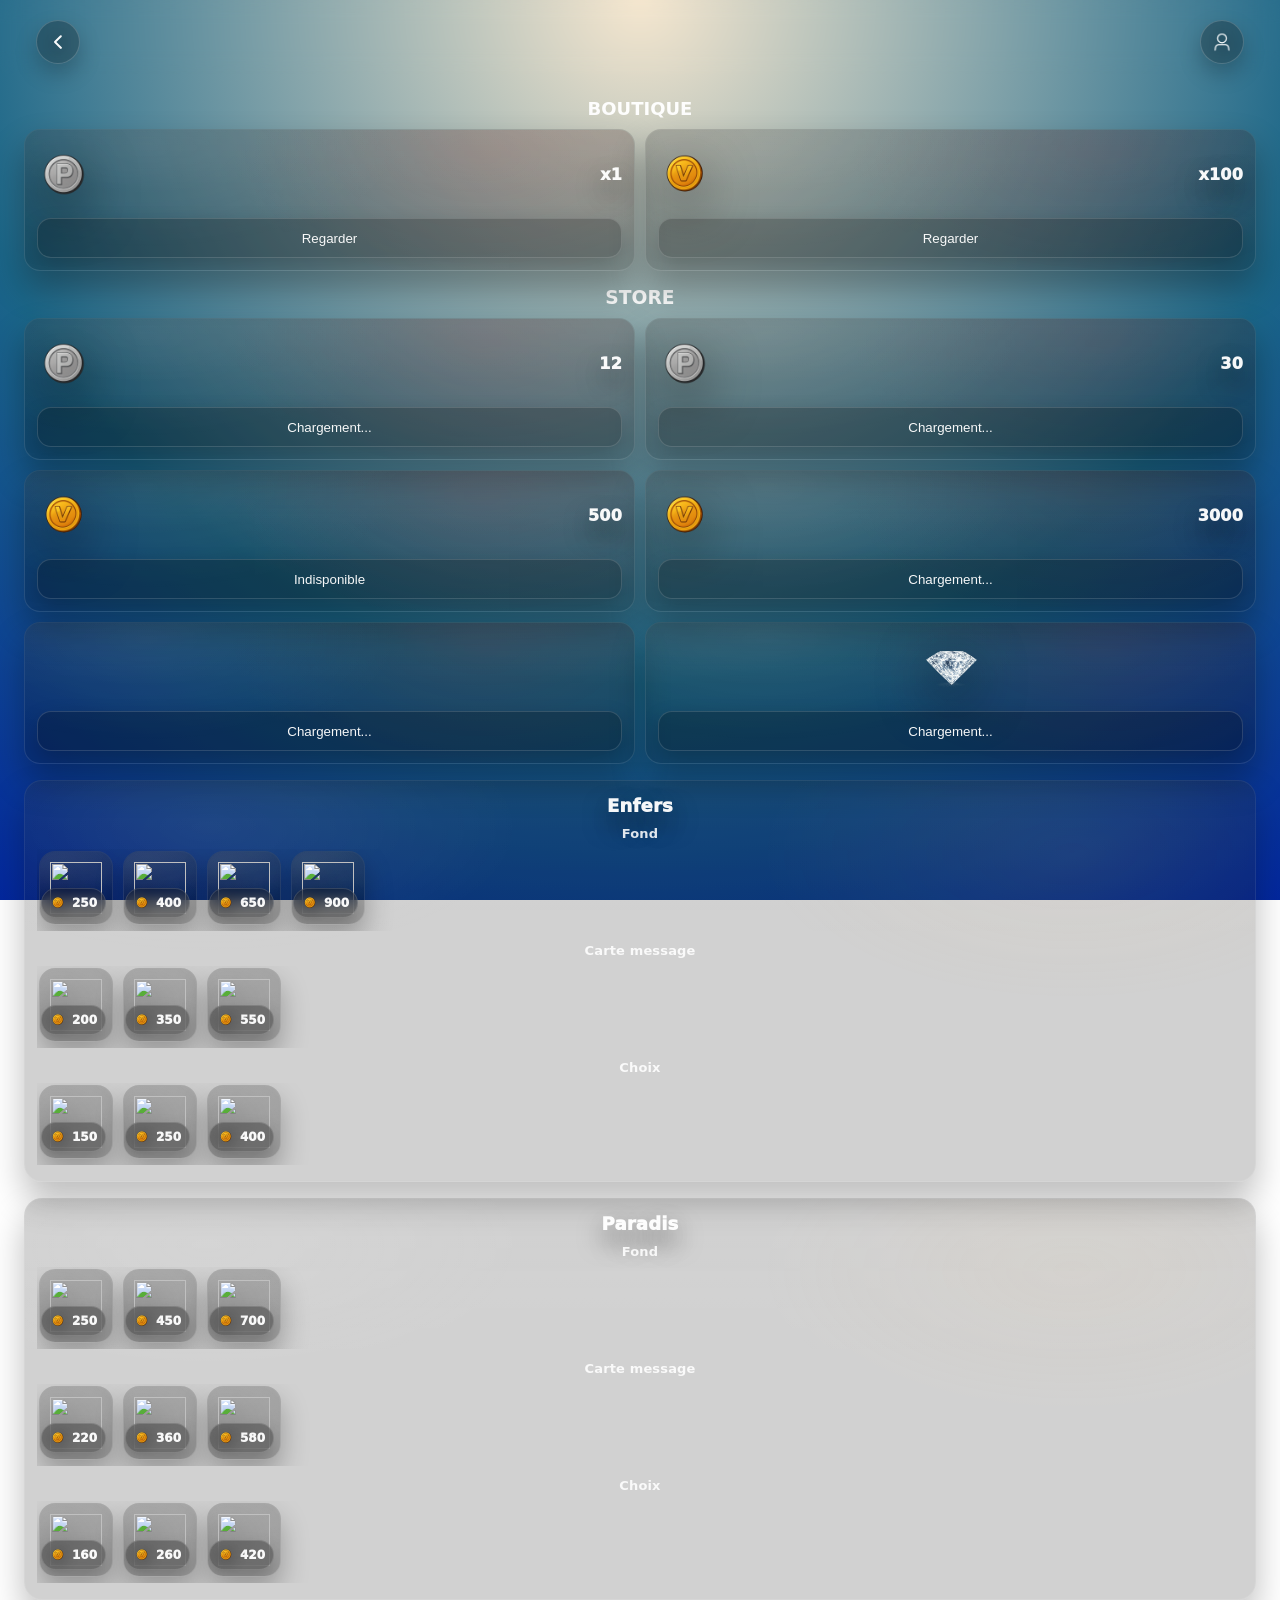
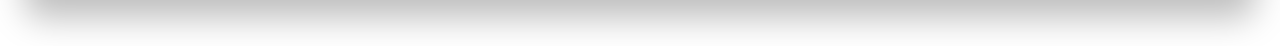
==== commit f24f1ab9: "d" ====
--- a/shop.html
+++ b/shop.html
@@ -3,1504 +3,705 @@
 <head>
   <meta charset="utf-8" />
   <meta name="viewport" content="width=device-width,initial-scale=1,viewport-fit=cover" />
-  <title>Boutique</title>
+  <title></title>
   <link rel="stylesheet" href="css/style.css" />
 
   <style>
     :root{
-      --vr-bg:
-        radial-gradient(circle at top, rgba(246,231,207,.34) 0, rgba(27,102,136,.22) 28%, rgba(4,12,34,.96) 76%),
-        linear-gradient(180deg, #08101f 0%, #050912 100%);
-      --vr-overlay:none;
-
-      --shop-border: rgba(255,255,255,.12);
-      --shop-border-strong: rgba(255,255,255,.18);
-      --shop-glass: rgba(255,255,255,.06);
-      --shop-glass-2: rgba(255,255,255,.08);
-      --shop-deep: rgba(0,0,0,.28);
-      --shop-shadow: 0 18px 40px rgba(0,0,0,.30);
-      --shop-shadow-soft: 0 10px 24px rgba(0,0,0,.24);
-      --shop-radius: 20px;
-      --shop-radius-sm: 14px;
-      --shop-text: rgba(255,255,255,.96);
-      --shop-sub: rgba(255,255,255,.72);
-      --shop-accent: #f6d18c;
-      --shop-accent-2: #ffda98;
-      --shop-active: rgba(255,255,255,.14);
-      --shop-chip: rgba(255,255,255,.08);
-      --shop-buy: linear-gradient(180deg, rgba(255,232,189,.24), rgba(255,203,112,.10));
-    }
-
-    html, body{
-      min-height:100%;
-    }
-
-    body.page-shop-custom{
-      margin:0;
-      color:var(--shop-text);
-      background: var(--vr-bg);
-      overflow-x:hidden;
-    }
-
-    body.page-shop-custom::before{
-      content:"";
-      position:fixed;
-      inset:0;
-      pointer-events:none;
-      background:
-        radial-gradient(700px 260px at 50% -5%, rgba(255,255,255,.12), transparent 55%),
-        radial-gradient(500px 220px at 10% 16%, rgba(255,216,156,.08), transparent 60%),
-        radial-gradient(500px 260px at 90% 12%, rgba(133,197,255,.08), transparent 60%);
-      opacity:.9;
-      z-index:0;
-    }
-
-    .shop-shell{
-      position:relative;
-      z-index:1;
-      width:min(100%, 980px);
-      margin:0 auto;
-      padding:
-        calc(6px + env(safe-area-inset-top))
-        14px
-        calc(20px + env(safe-area-inset-bottom));
-    }
-
-    .shop-header{
-      display:grid;
-      grid-template-columns: 44px 1fr 44px;
-      align-items:center;
-      gap:10px;
-      margin-bottom: 6px;
-    }
-
-    .shop-icon-btn{
-      width:44px;
-      height:44px;
-      border-radius:999px;
-      border:1px solid var(--shop-border);
-      background:rgba(255,255,255,.06);
-      display:flex;
-      align-items:center;
-      justify-content:center;
-      text-decoration:none;
-      box-shadow: var(--shop-shadow-soft);
+      --vr-bg: radial-gradient(circle at top, #f6e7cf 0, #1b6688 62%, #03279e 100%);
+      --vr-overlay: none;
+
+      /* compact shop */
+      --shop-card-r: 16px;
+      --shop-card-pad: 12px;
+      --shop-gap: 10px;
+      --shop-icon: 54px;
+      --shop-qty: 16px;
+      --shop-btn-r: 14px;
+      --shop-btn-h: 40px;
+
+      /* cosmetics */
+      --cos-card: 74px;
+      --cos-r: 16px;
+      --cos-gap: 10px;
+      --cos-border: rgba(255,255,255,.10);
+      --cos-bg: rgba(0,0,0,.18);
+      --cos-bg2: rgba(0,0,0,.24);
+      --cos-shadow: 0 14px 28px rgba(0,0,0,.28);
+    }
+
+    /* =========================
+       TOPBAR (copié du settings qui marche)
+    ========================= */
+    .vr-header{
+      position: sticky;
+      top: 0;
+      z-index: 20;
       backdrop-filter: blur(10px);
       -webkit-backdrop-filter: blur(10px);
-    }
-
-    .shop-icon-btn img,
-    .shop-icon-btn svg{
-      width:26px;
-      height:26px;
-      object-fit:contain;
-      display:block;
-      filter: drop-shadow(0 2px 8px rgba(0,0,0,.5));
-    }
-
-    .shop-topline{
-      display:grid;
-      grid-template-columns: minmax(90px, 128px) 1fr minmax(90px, 128px);
-      align-items:center;
-      gap:10px;
-      margin-bottom: 10px;
-    }
-
-    .shop-balance{
-      min-height:46px;
-      border-radius:999px;
-      border:1px solid var(--shop-border);
-      background:rgba(255,255,255,.07);
-      box-shadow: var(--shop-shadow-soft);
-      display:flex;
-      align-items:center;
-      justify-content:center;
-      gap:8px;
-      padding:8px 12px;
-      backdrop-filter: blur(10px);
-      -webkit-backdrop-filter: blur(10px);
-    }
-
-    .shop-balance img{
-      width:24px;
-      height:24px;
-      object-fit:contain;
-      filter: drop-shadow(0 4px 10px rgba(0,0,0,.45));
-      flex:0 0 auto;
-    }
-
-    .shop-balance strong{
-      font-size:15px;
-      line-height:1;
-      letter-spacing:.2px;
-      color:var(--shop-text);
-      font-weight:900;
-    }
-
-    .shop-title-wrap{
-      text-align:center;
-      padding-top: 0;
-    }
-
-    .shop-title{
-      margin:0;
-      font-size: clamp(28px, 4vw, 40px);
-      line-height:1;
-      letter-spacing:.4px;
-      color:#f3ead9;
-      text-shadow: 0 10px 20px rgba(0,0,0,.35);
-    }
-
-    .shop-title-decor{
-      width: min(220px, 80%);
-      height: 14px;
-      margin: 4px auto 0;
-      display:block;
-      opacity:.9;
-    }
-
-    .shop-subtitle{
-      margin: 0 0 12px;
-      text-align:center;
-      color: var(--shop-sub);
-      font-size:13px;
-    }
-
-    .shop-panel{
-      border:1px solid var(--shop-border);
-      background: linear-gradient(180deg, rgba(255,255,255,.06), rgba(255,255,255,.04));
-      border-radius: 24px;
-      box-shadow: var(--shop-shadow);
-      padding: 12px;
-      backdrop-filter: blur(12px);
-      -webkit-backdrop-filter: blur(12px);
-    }
-
-    .shop-section-head{
+      display:block !important;
+    }
+
+    .vr-top-actions{
+      width:100%;
       display:flex;
       align-items:center;
       justify-content:space-between;
       gap:10px;
-      margin-bottom:10px;
-    }
-
-    .shop-section-title{
-      margin:0;
-      font-size:14px;
-      font-weight:900;
-      letter-spacing:.3px;
-      color: rgba(255,255,255,.94);
-    }
-
-    .shop-section-note{
-      font-size:12px;
-      color:var(--shop-sub);
-    }
-
-    .shop-scroll{
+      padding: calc(8px + env(safe-area-inset-top)) 12px 6px; /* ✅ moins haut */
+    }
+
+    .vr-top-slot{
+      flex:1 1 0;
       display:flex;
-      gap:10px;
-      overflow-x:auto;
-      padding-bottom:4px;
-      scrollbar-width:none;
-    }
-
-    .shop-scroll::-webkit-scrollbar{
-      display:none;
-    }
-
-    .universe-card{
-      min-width:122px;
-      max-width:122px;
-      border-radius:18px;
-      padding:10px;
-      border:1px solid var(--shop-border);
-      background: linear-gradient(180deg, rgba(255,255,255,.08), rgba(255,255,255,.04));
-      box-shadow: var(--shop-shadow-soft);
-      display:flex;
-      flex-direction:column;
+      align-items:center;
+    }
+
+    .vr-top-left{ justify-content:flex-start; }
+    .vr-top-center{ justify-content:center; }
+    .vr-top-right{ justify-content:flex-end; }
+
+    .vr-icon-button{
+      width:44px;
+      height:44px;
+      border-radius:999px;
+      border: 1px solid rgba(255,255,255,0.18);
+      background: rgba(0,0,0,0.26);
+      box-shadow: 0 10px 22px rgba(0,0,0,0.22);
+      padding:0;
+      display:inline-flex;
       align-items:center;
       justify-content:center;
-      gap:8px;
       cursor:pointer;
-      transition: transform .16s ease, border-color .16s ease, background .16s ease;
+      text-decoration:none;
+      -webkit-tap-highlight-color: transparent;
+    }
+
+    .vr-icon-button:active{ transform: scale(.98); }
+
+    .vr-icon-button img{
+      width:30px;
+      height:30px;
+      object-fit:contain;
+      display:block;
+      pointer-events:none;
       user-select:none;
-    }
-
-    .universe-card.active{
-      border-color: rgba(255,230,173,.46);
-      background: linear-gradient(180deg, rgba(255,230,173,.14), rgba(255,255,255,.06));
-      transform: translateY(-1px);
-    }
-
-    .universe-card img{
-      width:48px;
-      height:48px;
-      object-fit:contain;
-      filter: drop-shadow(0 6px 12px rgba(0,0,0,.35));
-      pointer-events:none;
-    }
-
-    .universe-card .u-name{
-      font-size:13px;
-      font-weight:800;
-      text-align:center;
-      line-height:1.15;
-      color:var(--shop-text);
-      pointer-events:none;
-    }
-
-    .category-tabs{
-      display:flex;
-      gap:8px;
-      margin: 12px 0 12px;
-      overflow-x:auto;
-      padding-bottom:2px;
-      scrollbar-width:none;
-    }
-
-    .category-tabs::-webkit-scrollbar{
-      display:none;
-    }
-
-    .category-tab{
-      min-width:108px;
-      height:40px;
-      border-radius:999px;
-      border:1px solid var(--shop-border);
-      background: var(--shop-chip);
-      color: var(--shop-text);
-      font-weight:800;
-      font-size:13px;
-      letter-spacing:.2px;
-      padding:0 14px;
-      cursor:pointer;
-      box-shadow: var(--shop-shadow-soft);
-    }
-
-    .category-tab.active{
-      border-color: rgba(255,230,173,.44);
-      background: linear-gradient(180deg, rgba(255,228,175,.20), rgba(255,255,255,.06));
-    }
-
-    .shop-layout{
+      filter: drop-shadow(0 2px 8px rgba(0,0,0,0.65)) contrast(1.15) brightness(1.08);
+    }
+
+    .vr-back-ico{
+      width:24px;
+      height:24px;
+      display:block;
+      opacity:.98;
+      filter: drop-shadow(0 2px 8px rgba(0,0,0,0.65));
+    }
+
+    /* =========================
+       SHOP — compact + petits carrés
+    ========================= */
+
+    /* Titres centrés */
+    .vr-section-title,
+    .vr-profile-title{
+      text-align:center !important;
+      color: rgba(255,255,255,.96) !important;
+      margin-left:auto !important;
+      margin-right:auto !important;
+    }
+
+    /* ✅ réduit espace au-dessus de Boutique */
+    #view-shop .vr-section-title{
+      margin-top: 8px !important;
+      margin-bottom: 10px !important;
+    }
+
+    /* Espacement sections (sans grosse card autour) */
+    .vr-shop-block{
+      margin: 8px 0 14px; /* ✅ plus compact */
+    }
+
+    /* grid 2 colonnes */
+    .vr-shop-grid{
       display:grid;
-      grid-template-columns: 1.15fr .85fr;
-      gap:12px;
-    }
-
-    .item-rail{
-      min-width:0;
-    }
-
-    .item-card{
-      min-width:136px;
-      max-width:136px;
-      border-radius:18px;
-      border:1px solid var(--shop-border);
-      background: linear-gradient(180deg, rgba(255,255,255,.08), rgba(255,255,255,.04));
-      box-shadow: var(--shop-shadow-soft);
-      padding:10px;
-      display:flex;
-      flex-direction:column;
-      gap:9px;
-      cursor:pointer;
-      transition: transform .16s ease, border-color .16s ease;
-    }
-
-    .item-card.active{
-      border-color: rgba(255,230,173,.44);
-      transform: translateY(-1px);
-    }
-
-    .item-preview{
-      height:82px;
-      border-radius:14px;
-      border:1px solid rgba(255,255,255,.12);
-      overflow:hidden;
-      position:relative;
-      background:#101828;
-    }
-
-    .item-preview.bg-hell-1{
-      background:
-        linear-gradient(180deg, rgba(0,0,0,.12), rgba(0,0,0,.55)),
-        url("assets/img/backgrounds/hell_king_bg.webp") center/cover no-repeat;
-    }
-
-    .item-preview.bg-hell-2{
-      background:
-        linear-gradient(180deg, rgba(0,0,0,.16), rgba(0,0,0,.42)),
-        radial-gradient(circle at 20% 15%, rgba(255,113,64,.35), transparent 36%),
-        linear-gradient(135deg, #1a0808, #4d1711 45%, #210909);
-    }
-
-    .item-preview.bg-hell-3{
-      background:
-        linear-gradient(180deg, rgba(0,0,0,.20), rgba(0,0,0,.46)),
-        radial-gradient(circle at 70% 20%, rgba(255,202,121,.18), transparent 30%),
-        linear-gradient(135deg, #15090e, #28111b 48%, #0b0a18);
-    }
-
-    .item-preview.bg-heaven-1{
-      background:
-        linear-gradient(180deg, rgba(255,255,255,.10), rgba(0,0,0,.18)),
-        url("assets/img/backgrounds/heaven_king_bg.png") center/cover no-repeat;
-    }
-
-    .item-preview.bg-heaven-2{
-      background:
-        linear-gradient(180deg, rgba(255,255,255,.10), rgba(0,0,0,.12)),
-        radial-gradient(circle at 20% 10%, rgba(255,255,255,.35), transparent 32%),
-        linear-gradient(135deg, #7fd4ff, #5c8eff 50%, #5147d1);
-    }
-
-    .item-preview.bg-heaven-3{
-      background:
-        linear-gradient(180deg, rgba(255,255,255,.12), rgba(0,0,0,.18)),
-        radial-gradient(circle at 82% 10%, rgba(255,243,205,.34), transparent 28%),
-        linear-gradient(135deg, #93e2ff, #76c5ff 45%, #7e7cff);
-    }
-
-    .item-preview.bg-west-1{
-      background:
-        linear-gradient(180deg, rgba(255,255,255,.06), rgba(0,0,0,.22)),
-        url("assets/img/backgrounds/western_president_bg.webp") center/cover no-repeat;
-    }
-
-    .item-preview.bg-west-2{
-      background:
-        linear-gradient(180deg, rgba(255,255,255,.05), rgba(0,0,0,.20)),
-        linear-gradient(135deg, #ba8a53, #8e5d35 45%, #3b261c);
-    }
-
-    .item-preview.bg-west-3{
-      background:
-        linear-gradient(180deg, rgba(255,255,255,.06), rgba(0,0,0,.22)),
-        radial-gradient(circle at 15% 15%, rgba(255,230,181,.22), transparent 35%),
-        linear-gradient(135deg, #c9a173, #865738 50%, #2c1914);
-    }
-
-    .item-preview.msg-hell-1::before,
-    .item-preview.msg-hell-2::before,
-    .item-preview.msg-hell-3::before,
-    .item-preview.msg-heaven-1::before,
-    .item-preview.msg-heaven-2::before,
-    .item-preview.msg-heaven-3::before,
-    .item-preview.choice-hell-1::before,
-    .item-preview.choice-hell-2::before,
-    .item-preview.choice-hell-3::before,
-    .item-preview.choice-heaven-1::before,
-    .item-preview.choice-heaven-2::before,
-    .item-preview.choice-heaven-3::before,
-    .item-preview.choice-west-1::before,
-    .item-preview.choice-west-2::before,
-    .item-preview.choice-west-3::before{
+      grid-template-columns: repeat(2, minmax(0, 1fr));
+      gap: var(--shop-gap);
+    }
+
+    /* petites cartes OFFRE */
+    .vr-shop-item{
+      position: relative;
+      overflow: hidden;
+      border-radius: var(--shop-card-r);
+      padding: var(--shop-card-pad);
+      border: 1px solid rgba(255,255,255,.10);
+      background: rgba(0,0,0,.22);
+      box-shadow: 0 18px 34px rgba(0,0,0,.30);
+    }
+
+    .vr-shop-item::before{
       content:"";
       position:absolute;
-      inset:0;
+      inset:-1px;
       pointer-events:none;
-    }
-
-    .item-preview.msg-hell-1{
-      background:#0e0d15;
-    }
-
-    .item-preview.msg-hell-1::before{
-      inset:14px 18px;
-      border-radius:14px;
       background:
-        linear-gradient(180deg, rgba(255,255,255,.05), rgba(255,255,255,.02)),
-        url("assets/img/ui/hell_card.webp") center/cover no-repeat;
-      border:1px solid rgba(255,255,255,.10);
-      box-shadow: inset 0 0 0 1px rgba(255,255,255,.05);
-    }
-
-    .item-preview.msg-hell-2{
-      background:#120d14;
-    }
-
-    .item-preview.msg-hell-2::before{
-      inset:14px 18px;
-      border-radius:14px;
-      background:
-        linear-gradient(135deg, #2b1116, #5b1818 45%, #180b10);
-      border:1px solid rgba(255,223,167,.18);
-      box-shadow: 0 0 0 1px rgba(255,255,255,.05) inset;
-    }
-
-    .item-preview.msg-hell-3{
-      background:#110f18;
-    }
-
-    .item-preview.msg-hell-3::before{
-      inset:14px 18px;
-      border-radius:14px;
-      background:
-        linear-gradient(135deg, #0e111f, #2f1838 45%, #140f22);
-      border:1px solid rgba(202,176,255,.18);
-    }
-
-    .item-preview.msg-heaven-1{
-      background:#cbe9ff;
-    }
-
-    .item-preview.msg-heaven-1::before{
-      inset:14px 18px;
-      border-radius:14px;
-      background:
-        linear-gradient(180deg, rgba(255,255,255,.22), rgba(255,255,255,.12)),
-        url("assets/img/ui/heaven_card.webp") center/cover no-repeat;
-      border:1px solid rgba(255,255,255,.36);
-    }
-
-    .item-preview.msg-heaven-2{
-      background:#d9f3ff;
-    }
-
-    .item-preview.msg-heaven-2::before{
-      inset:14px 18px;
-      border-radius:14px;
-      background: linear-gradient(135deg, #ffffff, #daefff 55%, #bdd8ff);
-      border:1px solid rgba(255,255,255,.65);
-    }
-
-    .item-preview.msg-heaven-3{
-      background:#d8edff;
-    }
-
-    .item-preview.msg-heaven-3::before{
-      inset:14px 18px;
-      border-radius:14px;
-      background: linear-gradient(135deg, #fffdf6, #f2edff 55%, #d7e2ff);
-      border:1px solid rgba(255,255,255,.70);
-    }
-
-    .item-preview.choice-hell-1{
-      background:#0f0d12;
-    }
-
-    .item-preview.choice-hell-1::before{
-      inset:18px 14px;
-      border-radius:999px;
-      background:
-        linear-gradient(180deg, rgba(255,255,255,.04), rgba(255,255,255,.02)),
-        url("assets/img/ui/hell_choice.webp") center/cover no-repeat;
-      border:1px solid rgba(255,255,255,.08);
-    }
-
-    .item-preview.choice-hell-2{
-      background:#110e14;
-    }
-
-    .item-preview.choice-hell-2::before{
-      inset:18px 14px;
-      border-radius:999px;
-      background: linear-gradient(180deg, #3e1414, #1f0909);
-      border:1px solid rgba(255,214,156,.16);
-    }
-
-    .item-preview.choice-hell-3{
-      background:#0f0f19;
-    }
-
-    .item-preview.choice-hell-3::before{
-      inset:18px 14px;
-      border-radius:999px;
-      background: linear-gradient(180deg, #2e1a48, #140d20);
-      border:1px solid rgba(212,185,255,.16);
-    }
-
-    .item-preview.choice-heaven-1{
-      background:#def4ff;
-    }
-
-    .item-preview.choice-heaven-1::before{
-      inset:18px 14px;
-      border-radius:999px;
-      background:
-        linear-gradient(180deg, rgba(255,255,255,.22), rgba(255,255,255,.10)),
-        url("assets/img/ui/heaven_choice.webp") center/cover no-repeat;
-      border:1px solid rgba(255,255,255,.42);
-    }
-
-    .item-preview.choice-heaven-2{
-      background:#e2f6ff;
-    }
-
-    .item-preview.choice-heaven-2::before{
-      inset:18px 14px;
-      border-radius:999px;
-      background: linear-gradient(180deg, #ffffff, #d8efff);
-      border:1px solid rgba(255,255,255,.72);
-    }
-
-    .item-preview.choice-heaven-3{
-      background:#dfefff;
-    }
-
-    .item-preview.choice-heaven-3::before{
-      inset:18px 14px;
-      border-radius:999px;
-      background: linear-gradient(180deg, #fffef7, #e1e7ff);
-      border:1px solid rgba(255,255,255,.72);
-    }
-
-    .item-preview.choice-west-1{
-      background:#1b1512;
-    }
-
-    .item-preview.choice-west-1::before{
-      inset:18px 14px;
-      border-radius:999px;
-      background:
-        linear-gradient(180deg, rgba(255,255,255,.08), rgba(0,0,0,.08)),
-        url("assets/img/ui/western_choice.webp") center/cover no-repeat;
-      border:1px solid rgba(255,255,255,.10);
-    }
-
-    .item-preview.choice-west-2{
-      background:#211714;
-    }
-
-    .item-preview.choice-west-2::before{
-      inset:18px 14px;
-      border-radius:999px;
-      background: linear-gradient(180deg, #8d5c3a, #5a3321);
-      border:1px solid rgba(255,225,190,.18);
-    }
-
-    .item-preview.choice-west-3{
-      background:#251914;
-    }
-
-    .item-preview.choice-west-3::before{
-      inset:18px 14px;
-      border-radius:999px;
-      background: linear-gradient(180deg, #c28c5e, #73482e);
-      border:1px solid rgba(255,233,206,.18);
-    }
-
-    .item-name{
-      font-size:13px;
-      font-weight:800;
-      line-height:1.15;
-      color:var(--shop-text);
-    }
-
-    .item-meta{
+        radial-gradient(420px 180px at 20% 12%, rgba(255,255,255,.08), transparent 60%),
+        radial-gradient(420px 220px at 75% 18%, rgba(255,59,59,.10), transparent 60%),
+        linear-gradient(180deg, rgba(255,255,255,.04), transparent 45%);
+      opacity:.9;
+    }
+
+    /* top line: icon + qty */
+    .vr-shop-top{
+      position: relative;
+      z-index: 1;
       display:flex;
       align-items:center;
       justify-content:space-between;
-      gap:8px;
-    }
-
-    .item-rarity{
-      font-size:11px;
-      font-weight:800;
-      color: var(--shop-sub);
-      text-transform: uppercase;
-      letter-spacing:.35px;
-    }
-
-    .item-price{
+      gap: 10px;
+      min-height: 66px;  /* ✅ plus petit */
+      margin-bottom: 10px;
+    }
+
+    .vr-shop-icon{
+      width: var(--shop-icon);
+      height: var(--shop-icon);
+      max-width: var(--shop-icon);
+      max-height: var(--shop-icon);
+      object-fit: contain;
+      flex: 0 0 auto;
+      filter: drop-shadow(0 16px 26px rgba(0,0,0,.55));
+      user-select:none;
+      pointer-events:none;
+    }
+
+    .vr-shop-qty{
+      position: relative;
+      z-index: 1;
+      font-weight: 950;
+      font-size: var(--shop-qty);
+      letter-spacing: .2px;
+      color: rgba(255,255,255,.96);
+      text-shadow: 0 12px 24px rgba(0,0,0,.55);
+      line-height: 1;
+      text-align:right;
+    }
+
+    /* ✅ Boutons : texte BLANC + CENTRÉ */
+    .vr-shop-item .vr-choice-button{
+      position: relative;
+      z-index: 1;
+      width: 100%;
+      border-radius: var(--shop-btn-r);
+      padding: 10px 10px;
+      min-height: var(--shop-btn-h);
+      border: 1px solid rgba(255,255,255,.14);
+      background: rgba(0,0,0,.22);
+      box-shadow: 0 10px 22px rgba(0,0,0,.22);
+
+      display:flex;
+      align-items:center;
+      justify-content:center;
+      text-align:center;
+
+      color: rgba(255,255,255,.96) !important;
+    }
+
+    .vr-shop-item .vr-choice-button span{
+      color: inherit !important;
+      opacity: 1 !important;
+    }
+
+    .vr-shop-item .vr-choice-button:active{
+      transform: translateY(1px);
+    }
+
+    /* sécurité: aucune image ne peut dépasser */
+    .vr-shop-item img,
+    .vr-shop-item svg{
+      max-width: 100%;
+      height: auto;
+    }
+
+    /* No Ads + Diamond: image seule centrée */
+    .vr-shop-item[data-sku="vrealms_no_ads"] .vr-shop-top,
+    .vr-shop-item[data-sku="vrealms_diamond"] .vr-shop-top{
+      justify-content: center;
+    }
+
+    /* Status align */
+    #shop-status, #store-status{
+      text-align:center;
+      color: rgba(255,255,255,.86);
+    }
+
+    /* ✅ espace plus propre entre Store titre et contenu */
+    .vr-profile-title{
+      margin-top: 10px !important;
+      margin-bottom: 10px !important;
+    }
+
+    /* =========================
+       COSMETICS — sous Store
+       Structure demandée:
+       Store
+       Enfers
+         Fond (scroll)
+         Carte message (scroll)
+         Choix (scroll)
+       Paradis ...
+    ========================= */
+
+    .vr-cosmetics{
+      margin-top: 10px;
+      display:flex;
+      flex-direction:column;
+      gap: 16px;
+    }
+
+    .vr-universe-block{
+      border: 1px solid rgba(255,255,255,.10);
+      background: rgba(0,0,0,.18);
+      border-radius: 18px;
+      padding: 12px 12px 10px;
+      box-shadow: 0 18px 34px rgba(0,0,0,.26);
+      overflow:hidden;
+      position:relative;
+    }
+
+    .vr-universe-block::before{
+      content:"";
+      position:absolute;
+      inset:-2px;
+      pointer-events:none;
+      background:
+        radial-gradient(520px 220px at 15% 12%, rgba(255,255,255,.08), transparent 60%),
+        radial-gradient(520px 260px at 85% 18%, rgba(255,214,156,.08), transparent 60%),
+        linear-gradient(180deg, rgba(255,255,255,.03), transparent 40%);
+      opacity:.9;
+    }
+
+    .vr-universe-title{
+      position:relative;
+      z-index:1;
+      text-align:center;
+      font-weight: 950;
+      font-size: 18px;
+      letter-spacing:.2px;
+      color: rgba(255,255,255,.96);
+      margin: 2px 0 10px;
+      text-shadow: 0 12px 24px rgba(0,0,0,.55);
+    }
+
+    .vr-cos-row{
+      position:relative;
+      z-index:1;
+      margin: 10px 0 12px;
+    }
+
+    .vr-cos-row:last-child{
+      margin-bottom: 6px;
+    }
+
+    .vr-cos-subtitle{
+      text-align:center;
+      font-weight: 900;
+      font-size: 13px;
+      color: rgba(255,255,255,.92);
+      margin: 0 0 8px;
+      letter-spacing:.15px;
+      opacity:.95;
+    }
+
+    .vr-cos-scroll{
+      display:flex;
+      gap: var(--cos-gap);
+      overflow-x:auto;
+      padding: 2px 2px 6px;
+      -webkit-overflow-scrolling: touch;
+      scroll-snap-type: x mandatory;
+      scrollbar-width: none;
+    }
+
+    .vr-cos-scroll::-webkit-scrollbar{ display:none; }
+
+    .vr-cos-card{
+      flex: 0 0 auto;
+      width: var(--cos-card);
+      height: var(--cos-card);
+      border-radius: var(--cos-r);
+      border: 1px solid var(--cos-border);
+      background: var(--cos-bg2);
+      box-shadow: var(--cos-shadow);
+      position:relative;
+      overflow:hidden;
+      scroll-snap-align: start;
+      cursor:pointer;
+    }
+
+    .vr-cos-card::before{
+      content:"";
+      position:absolute;
+      inset:-1px;
+      pointer-events:none;
+      background:
+        radial-gradient(160px 80px at 20% 18%, rgba(255,255,255,.10), transparent 62%),
+        linear-gradient(180deg, rgba(255,255,255,.05), transparent 55%);
+      opacity:.95;
+    }
+
+    .vr-cos-thumb{
+      position:absolute;
+      inset: 0;
+      display:flex;
+      align-items:center;
+      justify-content:center;
+      padding: 10px;
+      z-index:1;
+    }
+
+    .vr-cos-thumb img{
+      width: 100%;
+      height: 100%;
+      object-fit: contain;
+      filter: drop-shadow(0 14px 18px rgba(0,0,0,.55));
+      user-select:none;
+      pointer-events:none;
+    }
+
+    .vr-cos-price{
+      position:absolute;
+      right: 6px;
+      bottom: 6px;
+      z-index:2;
       display:inline-flex;
       align-items:center;
       gap:6px;
-      height:28px;
-      padding:0 10px;
-      border-radius:999px;
-      border:1px solid rgba(255,255,255,.12);
-      background: rgba(255,255,255,.06);
-      font-size:12px;
-      font-weight:900;
-      color: var(--shop-text);
-    }
-
-    .item-price img{
-      width:16px;
-      height:16px;
-      object-fit:contain;
-      filter: drop-shadow(0 2px 6px rgba(0,0,0,.4));
-    }
-
-    .shop-side{
-      border-radius:20px;
-      border:1px solid var(--shop-border);
-      background: linear-gradient(180deg, rgba(255,255,255,.08), rgba(255,255,255,.04));
-      box-shadow: var(--shop-shadow-soft);
-      padding:12px;
-      min-width:0;
-    }
-
-    .preview-head{
-      display:flex;
-      align-items:center;
-      justify-content:space-between;
-      gap:10px;
-      margin-bottom:10px;
-    }
-
-    .preview-title{
-      margin:0;
-      font-size:14px;
-      font-weight:900;
-      color: var(--shop-text);
-    }
-
-    .preview-tag{
-      font-size:11px;
-      font-weight:800;
-      color: var(--shop-sub);
-      text-transform: uppercase;
-      letter-spacing:.35px;
-    }
-
-    .preview-stage{
-      min-height: 250px;
-      border-radius:18px;
-      border:1px solid rgba(255,255,255,.12);
-      overflow:hidden;
-      position:relative;
-      background:
-        linear-gradient(180deg, rgba(0,0,0,.10), rgba(0,0,0,.36)),
-        linear-gradient(135deg, #120d15, #241219 45%, #0e0c16);
-      box-shadow: inset 0 0 0 1px rgba(255,255,255,.04);
-    }
-
-    .preview-stage.bg-hell_king{
-      background:
-        linear-gradient(180deg, rgba(0,0,0,.10), rgba(0,0,0,.46)),
-        url("assets/img/backgrounds/hell_king_bg.webp") center/cover no-repeat;
-    }
-
-    .preview-stage.bg-heaven_king{
-      background:
-        linear-gradient(180deg, rgba(255,255,255,.08), rgba(0,0,0,.18)),
-        url("assets/img/backgrounds/heaven_king_bg.png") center/cover no-repeat;
-    }
-
-    .preview-stage.bg-western_president{
-      background:
-        linear-gradient(180deg, rgba(255,255,255,.06), rgba(0,0,0,.22)),
-        url("assets/img/backgrounds/western_president_bg.webp") center/cover no-repeat;
-    }
-
-    .preview-card{
-      position:absolute;
-      left:16px;
-      right:16px;
-      top:20px;
-      min-height:116px;
-      border-radius:18px;
-      padding:16px;
-      border:1px solid rgba(255,255,255,.14);
-      background: rgba(8,10,16,.46);
-      backdrop-filter: blur(6px);
-      -webkit-backdrop-filter: blur(6px);
-      box-shadow: 0 14px 26px rgba(0,0,0,.26);
-    }
-
-    .preview-card.theme-msg-hell-1{
-      background:
-        linear-gradient(180deg, rgba(12,7,10,.64), rgba(15,9,11,.60)),
-        url("assets/img/ui/hell_card.webp") center/cover no-repeat;
-      border-color: rgba(255,255,255,.10);
-    }
-
-    .preview-card.theme-msg-hell-2{
-      background: linear-gradient(135deg, rgba(44,16,18,.82), rgba(88,22,22,.72) 48%, rgba(24,10,14,.80));
-      border-color: rgba(255,223,167,.18);
-    }
-
-    .preview-card.theme-msg-hell-3{
-      background: linear-gradient(135deg, rgba(15,16,29,.82), rgba(48,24,57,.72) 48%, rgba(19,15,33,.80));
-      border-color: rgba(201,177,255,.18);
-    }
-
-    .preview-card.theme-msg-heaven-1{
-      background:
-        linear-gradient(180deg, rgba(255,255,255,.38), rgba(255,255,255,.18)),
-        url("assets/img/ui/heaven_card.webp") center/cover no-repeat;
-      border-color: rgba(255,255,255,.50);
-      color:#1d2947;
-    }
-
-    .preview-card.theme-msg-heaven-2{
-      background: linear-gradient(135deg, rgba(255,255,255,.92), rgba(223,240,255,.78) 50%, rgba(191,215,255,.68));
-      border-color: rgba(255,255,255,.70);
-      color:#1d2947;
-    }
-
-    .preview-card.theme-msg-heaven-3{
-      background: linear-gradient(135deg, rgba(255,251,240,.92), rgba(236,236,255,.78) 50%, rgba(214,225,255,.68));
-      border-color: rgba(255,255,255,.74);
-      color:#28304b;
-    }
-
-    .preview-card.theme-msg-west-1{
-      background:
-        linear-gradient(180deg, rgba(22,16,12,.62), rgba(35,22,14,.62)),
-        url("assets/img/ui/western_card.webp") center/cover no-repeat;
-      border-color: rgba(255,255,255,.14);
-    }
-
-    .preview-card.theme-msg-west-2{
-      background: linear-gradient(135deg, rgba(92,61,39,.84), rgba(143,96,59,.74) 48%, rgba(57,34,22,.80));
-      border-color: rgba(255,225,190,.18);
-    }
-
-    .preview-card.theme-msg-west-3{
-      background: linear-gradient(135deg, rgba(110,70,44,.84), rgba(194,140,89,.74) 48%, rgba(69,40,25,.80));
-      border-color: rgba(255,235,212,.18);
-    }
-
-    .preview-card h4{
-      margin:0 0 8px;
-      font-size:20px;
-      line-height:1.05;
-    }
-
-    .preview-card p{
-      margin:0;
-      font-size:13px;
-      line-height:1.35;
-      color:inherit;
-      opacity:.92;
-    }
-
-    .preview-choices{
-      position:absolute;
-      left:16px;
-      right:16px;
-      bottom:16px;
-      display:flex;
-      flex-direction:column;
-      gap:10px;
-    }
-
-    .preview-choice{
-      min-height:42px;
-      border-radius:999px;
-      border:1px solid rgba(255,255,255,.14);
-      background: rgba(8,10,16,.52);
-      box-shadow: 0 8px 18px rgba(0,0,0,.20);
-      display:flex;
-      align-items:center;
-      justify-content:center;
-      padding:0 12px;
-      font-size:13px;
-      font-weight:800;
-      text-align:center;
-      color:var(--shop-text);
-    }
-
-    .preview-choice.theme-choice-hell-1{
-      background:
-        linear-gradient(180deg, rgba(10,7,9,.68), rgba(20,10,11,.62)),
-        url("assets/img/ui/hell_choice.webp") center/cover no-repeat;
-      border-color: rgba(255,255,255,.10);
-    }
-
-    .preview-choice.theme-choice-hell-2{
-      background: linear-gradient(180deg, rgba(61,20,20,.88), rgba(30,10,10,.88));
-      border-color: rgba(255,223,167,.18);
-    }
-
-    .preview-choice.theme-choice-hell-3{
-      background: linear-gradient(180deg, rgba(48,26,72,.88), rgba(20,13,32,.88));
-      border-color: rgba(201,177,255,.18);
-    }
-
-    .preview-choice.theme-choice-heaven-1{
-      background:
-        linear-gradient(180deg, rgba(255,255,255,.42), rgba(255,255,255,.18)),
-        url("assets/img/ui/heaven_choice.webp") center/cover no-repeat;
-      border-color: rgba(255,255,255,.54);
-      color:#20304c;
-    }
-
-    .preview-choice.theme-choice-heaven-2{
-      background: linear-gradient(180deg, rgba(255,255,255,.96), rgba(224,241,255,.90));
-      border-color: rgba(255,255,255,.74);
-      color:#20304c;
-    }
-
-    .preview-choice.theme-choice-heaven-3{
-      background: linear-gradient(180deg, rgba(255,251,242,.96), rgba(231,237,255,.90));
-      border-color: rgba(255,255,255,.74);
-      color:#2a3551;
-    }
-
-    .preview-choice.theme-choice-west-1{
-      background:
-        linear-gradient(180deg, rgba(22,16,12,.66), rgba(34,21,13,.66)),
-        url("assets/img/ui/western_choice.webp") center/cover no-repeat;
-      border-color: rgba(255,255,255,.14);
-    }
-
-    .preview-choice.theme-choice-west-2{
-      background: linear-gradient(180deg, rgba(143,96,59,.92), rgba(88,51,31,.92));
-      border-color: rgba(255,225,190,.18);
-    }
-
-    .preview-choice.theme-choice-west-3{
-      background: linear-gradient(180deg, rgba(194,140,89,.92), rgba(114,73,44,.92));
-      border-color: rgba(255,235,212,.18);
-    }
-
-    .preview-footer{
-      margin-top:12px;
-      display:flex;
-      flex-direction:column;
-      gap:10px;
-    }
-
-    .selected-name{
-      font-size:14px;
-      font-weight:900;
-      color:var(--shop-text);
-    }
-
-    .selected-desc{
-      font-size:12px;
-      line-height:1.4;
-      color:var(--shop-sub);
-    }
-
-    .preview-actions{
-      display:grid;
-      grid-template-columns: 1fr 1fr;
-      gap:10px;
-    }
-
-    .shop-btn{
-      min-height:44px;
-      border-radius:14px;
-      border:1px solid var(--shop-border-strong);
-      background: rgba(255,255,255,.08);
-      color:var(--shop-text);
-      font-size:13px;
-      font-weight:900;
-      cursor:pointer;
-      box-shadow: var(--shop-shadow-soft);
-      display:flex;
-      align-items:center;
-      justify-content:center;
-      gap:8px;
-      text-align:center;
-      padding:0 12px;
-    }
-
-    .shop-btn.primary{
-      background: var(--shop-buy);
-      border-color: rgba(255,221,169,.24);
-    }
-
-    .shop-btn img{
-      width:18px;
-      height:18px;
-      object-fit:contain;
-      filter: drop-shadow(0 2px 6px rgba(0,0,0,.35));
-    }
-
-    .shop-help{
-      margin-top:12px;
-      font-size:12px;
-      color:var(--shop-sub);
-      text-align:center;
-    }
-
-    @media (max-width: 840px){
-      .shop-layout{
-        grid-template-columns: 1fr;
-      }
-    }
-
-    @media (max-width: 560px){
-      .shop-shell{
-        padding-left:10px;
-        padding-right:10px;
-      }
-
-      .shop-topline{
-        grid-template-columns: 92px 1fr 92px;
-        gap:8px;
-      }
-
-      .shop-title{
-        font-size: 30px;
-      }
-
-      .shop-balance{
-        min-height:42px;
-        padding:8px 10px;
-      }
-
-      .shop-balance strong{
-        font-size:14px;
-      }
-
-      .universe-card{
-        min-width:114px;
-        max-width:114px;
-      }
-
-      .item-card{
-        min-width:128px;
-        max-width:128px;
-      }
-
-      .preview-stage{
-        min-height:230px;
-      }
-
-      .preview-card h4{
-        font-size:18px;
+      padding: 6px 8px;
+      border-radius: 999px;
+      border: 1px solid rgba(255,255,255,.14);
+      background: rgba(0,0,0,.30);
+      box-shadow: 0 10px 18px rgba(0,0,0,.22);
+      font-weight: 950;
+      font-size: 12px;
+      color: rgba(255,255,255,.96);
+      line-height:1;
+      backdrop-filter: blur(8px);
+      -webkit-backdrop-filter: blur(8px);
+    }
+
+    .vr-cos-price img{
+      width: 16px;
+      height: 16px;
+      object-fit: contain;
+      filter: drop-shadow(0 2px 8px rgba(0,0,0,.55));
+    }
+
+    /* ✅ petits écrans: cartes encore plus compactes */
+    @media (max-width: 380px){
+      :root{
+        --shop-card-pad: 11px;
+        --shop-gap: 9px;
+        --shop-icon: 50px;
+        --shop-qty: 15px;
+        --cos-card: 70px;
       }
     }
   </style>
 </head>
 
-<body class="vr-body page-shop-custom" data-page="shop-custom-demo">
-
-  <main class="shop-shell">
-
-    <div class="shop-header">
-      <a class="shop-icon-btn" href="index.html" aria-label="Retour">
-        <svg viewBox="0 0 24 24" aria-hidden="true" focusable="false">
-          <path fill="white" d="M15.5 5.5a1 1 0 0 1 0 1.4L10.4 12l5.1 5.1a1 1 0 1 1-1.4 1.4l-5.8-5.8a1.2 1.2 0 0 1 0-1.4l5.8-5.8a1 1 0 0 1 1.4 0z"/>
-        </svg>
-      </a>
-
-      <div></div>
-
-      <a class="shop-icon-btn" href="profile.html" aria-label="Profil">
-        <img src="assets/img/ui/btn_profile.webp" alt="" draggable="false">
-      </a>
-    </div>
-
-    <div class="shop-topline">
-      <div class="shop-balance" aria-label="VCoins">
-        <img src="assets/img/ui/vcoins.webp" alt="" draggable="false">
-        <strong id="demo-vcoins">3250</strong>
+<body class="vr-body page-shop" data-page="shop">
+
+  <!-- ✅ HEADER complet : retour index + profil -->
+  <header class="vr-header" aria-label="" data-i18n-aria="shop.aria_top">
+    <div class="vr-top-actions">
+      <div class="vr-top-slot vr-top-left">
+        <a id="btn-back" class="vr-icon-button" href="index.html" aria-label="" data-i18n-aria="common.back">
+          <svg class="vr-back-ico" viewBox="0 0 24 24" aria-hidden="true" focusable="false">
+            <path fill="white" d="M15.5 5.5a1 1 0 0 1 0 1.4L10.4 12l5.1 5.1a1 1 0 1 1-1.4 1.4l-5.8-5.8a1.2 1.2 0 0 1 0-1.4l5.8-5.8a1 1 0 0 1 1.4 0z"/>
+          </svg>
+        </a>
       </div>
 
-      <div class="shop-title-wrap">
-        <h1 class="shop-title" data-i18n="shop.title">Boutique</h1>
-        <svg class="shop-title-decor" viewBox="0 0 240 18" fill="none" xmlns="http://www.w3.org/2000/svg" aria-hidden="true">
-          <path d="M7 9H93" stroke="rgba(255,240,214,.7)" stroke-width="1.4" stroke-linecap="round"/>
-          <path d="M147 9H233" stroke="rgba(255,240,214,.7)" stroke-width="1.4" stroke-linecap="round"/>
-          <circle cx="120" cy="9" r="4.3" fill="rgba(255,226,173,.72)"/>
-        </svg>
-      </div>
-
-      <div class="shop-balance" aria-label="Jetons">
-        <strong id="demo-jetons">14</strong>
-        <img src="assets/img/ui/jeton.webp" alt="" draggable="false">
+      <div class="vr-top-slot vr-top-center"></div>
+
+      <div class="vr-top-slot vr-top-right">
+        <a id="btn-profile" class="vr-icon-button" href="profile.html" aria-label="" data-i18n-aria="shop.aria_profile">
+          <img src="assets/img/ui/btn_profile.webp" alt="" draggable="false" />
+        </a>
       </div>
     </div>
-
-    <p class="shop-subtitle" data-i18n="shop.customize_hint">
-      Choisis un univers, puis débloque des fonds, cartes message et boutons de choix.
-    </p>
-
-    <section class="shop-panel">
-      <div class="shop-section-head">
-        <h2 class="shop-section-title" data-i18n="shop.universes">Univers</h2>
-        <div class="shop-section-note">Scroll horizontal</div>
+  </header>
+
+  <main class="vr-main">
+    <section id="view-shop" class="vr-view vr-view-active">
+
+      <!-- ✅ BOUTIQUE centré -->
+      <h2 class="vr-section-title" data-i18n="shop.title"></h2>
+
+      <!-- ✅ Rewarded (SANS gros encadré) -->
+      <div class="vr-shop-block">
+        <div class="vr-shop-grid" id="reward-grid">
+
+          <div class="vr-shop-item">
+            <div class="vr-shop-top">
+              <img class="vr-shop-icon" src="assets/img/ui/jeton.webp" alt="" draggable="false">
+              <div class="vr-shop-qty" data-i18n="shop.reward_jeton_x1"></div>
+            </div>
+            <button class="vr-choice-button" id="btn-reward-jeton" type="button">
+              <span data-i18n="shop.watch"></span>
+            </button>
+          </div>
+
+          <div class="vr-shop-item">
+            <div class="vr-shop-top">
+              <img class="vr-shop-icon" src="assets/img/ui/vcoins.webp" alt="" draggable="false">
+              <div class="vr-shop-qty" data-i18n="shop.reward_vcoins_x100"></div>
+            </div>
+            <button class="vr-choice-button" id="btn-reward-coins" type="button">
+              <span data-i18n="shop.watch"></span>
+            </button>
+          </div>
+
+        </div>
+
+        <p class="vr-profile-text" id="shop-status" style="opacity:.9;margin-top:10px;"></p>
       </div>
 
-      <div class="shop-scroll" id="universe-scroll"></div>
-
-      <div class="category-tabs" id="category-tabs">
-        <button class="category-tab active" type="button" data-category="background" data-i18n="shop.cat.background">Fond</button>
-        <button class="category-tab" type="button" data-category="message" data-i18n="shop.cat.message">Message</button>
-        <button class="category-tab" type="button" data-category="choice" data-i18n="shop.cat.choice">Choix</button>
+      <!-- ✅ STORE centré -->
+      <h3 class="vr-profile-title" data-i18n="shop.store_title"></h3>
+
+      <!-- ✅ STORE packs (SANS gros encadré) -->
+      <div class="vr-shop-block">
+        <div class="vr-shop-grid" id="store-grid">
+
+          <div class="vr-shop-item" data-sku="vrealms_jetons_12">
+            <div class="vr-shop-top">
+              <img class="vr-shop-icon" src="assets/img/ui/jeton.webp" alt="" draggable="false">
+              <div class="vr-shop-qty" data-i18n="shop.pack_jetons_12"></div>
+            </div>
+            <button class="vr-choice-button vr-iap-button" type="button" data-iap="vrealms_jetons_12">
+              <span class="vr-iap-label" data-i18n="shop.loading"></span>
+            </button>
+          </div>
+
+          <div class="vr-shop-item" data-sku="vrealms_jetons_30">
+            <div class="vr-shop-top">
+              <img class="vr-shop-icon" src="assets/img/ui/jeton.webp" alt="" draggable="false">
+              <div class="vr-shop-qty" data-i18n="shop.pack_jetons_30"></div>
+            </div>
+            <button class="vr-choice-button vr-iap-button" type="button" data-iap="vrealms_jetons_30">
+              <span class="vr-iap-label" data-i18n="shop.loading"></span>
+            </button>
+          </div>
+
+          <div class="vr-shop-item" data-sku="vrealms_vcoins_500">
+            <div class="vr-shop-top">
+              <img class="vr-shop-icon" src="assets/img/ui/vcoins.webp" alt="" draggable="false">
+              <div class="vr-shop-qty" data-i18n="shop.pack_vcoins_500"></div>
+            </div>
+            <button class="vr-choice-button vr-iap-button" type="button" data-iap="vrealms_vcoins_500">
+              <span class="vr-iap-label" data-i18n="shop.unavailable"></span>
+            </button>
+          </div>
+
+          <div class="vr-shop-item" data-sku="vrealms_vcoins_3000">
+            <div class="vr-shop-top">
+              <img class="vr-shop-icon" src="assets/img/ui/vcoins.webp" alt="" draggable="false">
+              <div class="vr-shop-qty" data-i18n="shop.pack_vcoins_3000"></div>
+            </div>
+            <button class="vr-choice-button vr-iap-button" type="button" data-iap="vrealms_vcoins_3000">
+              <span class="vr-iap-label" data-i18n="shop.loading"></span>
+            </button>
+          </div>
+
+          <div class="vr-shop-item" data-sku="vrealms_no_ads">
+            <div class="vr-shop-top">
+              <img class="vr-shop-icon" src="assets/img/ui/noads.webp" alt="" draggable="false">
+            </div>
+            <button class="vr-choice-button vr-iap-button" type="button" data-iap="vrealms_no_ads">
+              <span class="vr-iap-label" data-i18n="shop.loading"></span>
+            </button>
+          </div>
+
+          <div class="vr-shop-item" data-sku="vrealms_diamond">
+            <div class="vr-shop-top">
+              <img class="vr-shop-icon" src="assets/img/ui/diamond.webp" alt="" draggable="false">
+            </div>
+            <button class="vr-choice-button vr-iap-button" type="button" data-iap="vrealms_diamond">
+              <span class="vr-iap-label" data-i18n="shop.loading"></span>
+            </button>
+          </div>
+
+        </div>
+
+        <p class="vr-profile-text" id="store-status" style="opacity:.9;margin-top:10px;"></p>
+
+        <!-- ✅ NOUVEAU : Personnalisation par univers (placeholders) -->
+        <div class="vr-cosmetics" id="cosmetics-block">
+
+          <!-- ENFERS -->
+          <div class="vr-universe-block" data-universe="hell_king">
+            <div class="vr-universe-title" data-i18n="shop.universe.hell">Enfers</div>
+
+            <div class="vr-cos-row" data-category="background">
+              <div class="vr-cos-subtitle" data-i18n="shop.cosmetics.background">Fond</div>
+              <div class="vr-cos-scroll">
+                <div class="vr-cos-card" data-item="hell_bg_01">
+                  <div class="vr-cos-thumb"><img src="assets/img/ui/placeholder_bg.webp" alt="" draggable="false"></div>
+                  <div class="vr-cos-price"><img src="assets/img/ui/vcoins.webp" alt="" draggable="false"><span>250</span></div>
+                </div>
+                <div class="vr-cos-card" data-item="hell_bg_02">
+                  <div class="vr-cos-thumb"><img src="assets/img/ui/placeholder_bg.webp" alt="" draggable="false"></div>
+                  <div class="vr-cos-price"><img src="assets/img/ui/vcoins.webp" alt="" draggable="false"><span>400</span></div>
+                </div>
+                <div class="vr-cos-card" data-item="hell_bg_03">
+                  <div class="vr-cos-thumb"><img src="assets/img/ui/placeholder_bg.webp" alt="" draggable="false"></div>
+                  <div class="vr-cos-price"><img src="assets/img/ui/vcoins.webp" alt="" draggable="false"><span>650</span></div>
+                </div>
+                <div class="vr-cos-card" data-item="hell_bg_04">
+                  <div class="vr-cos-thumb"><img src="assets/img/ui/placeholder_bg.webp" alt="" draggable="false"></div>
+                  <div class="vr-cos-price"><img src="assets/img/ui/vcoins.webp" alt="" draggable="false"><span>900</span></div>
+                </div>
+              </div>
+            </div>
+
+            <div class="vr-cos-row" data-category="message">
+              <div class="vr-cos-subtitle" data-i18n="shop.cosmetics.message">Carte message</div>
+              <div class="vr-cos-scroll">
+                <div class="vr-cos-card" data-item="hell_msg_01">
+                  <div class="vr-cos-thumb"><img src="assets/img/ui/placeholder_card.webp" alt="" draggable="false"></div>
+                  <div class="vr-cos-price"><img src="assets/img/ui/vcoins.webp" alt="" draggable="false"><span>200</span></div>
+                </div>
+                <div class="vr-cos-card" data-item="hell_msg_02">
+                  <div class="vr-cos-thumb"><img src="assets/img/ui/placeholder_card.webp" alt="" draggable="false"></div>
+                  <div class="vr-cos-price"><img src="assets/img/ui/vcoins.webp" alt="" draggable="false"><span>350</span></div>
+                </div>
+                <div class="vr-cos-card" data-item="hell_msg_03">
+                  <div class="vr-cos-thumb"><img src="assets/img/ui/placeholder_card.webp" alt="" draggable="false"></div>
+                  <div class="vr-cos-price"><img src="assets/img/ui/vcoins.webp" alt="" draggable="false"><span>550</span></div>
+                </div>
+              </div>
+            </div>
+
+            <div class="vr-cos-row" data-category="choice">
+              <div class="vr-cos-subtitle" data-i18n="shop.cosmetics.choice">Choix</div>
+              <div class="vr-cos-scroll">
+                <div class="vr-cos-card" data-item="hell_choice_01">
+                  <div class="vr-cos-thumb"><img src="assets/img/ui/placeholder_choice.webp" alt="" draggable="false"></div>
+                  <div class="vr-cos-price"><img src="assets/img/ui/vcoins.webp" alt="" draggable="false"><span>150</span></div>
+                </div>
+                <div class="vr-cos-card" data-item="hell_choice_02">
+                  <div class="vr-cos-thumb"><img src="assets/img/ui/placeholder_choice.webp" alt="" draggable="false"></div>
+                  <div class="vr-cos-price"><img src="assets/img/ui/vcoins.webp" alt="" draggable="false"><span>250</span></div>
+                </div>
+                <div class="vr-cos-card" data-item="hell_choice_03">
+                  <div class="vr-cos-thumb"><img src="assets/img/ui/placeholder_choice.webp" alt="" draggable="false"></div>
+                  <div class="vr-cos-price"><img src="assets/img/ui/vcoins.webp" alt="" draggable="false"><span>400</span></div>
+                </div>
+              </div>
+            </div>
+          </div>
+
+          <!-- PARADIS -->
+          <div class="vr-universe-block" data-universe="heaven_king">
+            <div class="vr-universe-title" data-i18n="shop.universe.heaven">Paradis</div>
+
+            <div class="vr-cos-row" data-category="background">
+              <div class="vr-cos-subtitle" data-i18n="shop.cosmetics.background">Fond</div>
+              <div class="vr-cos-scroll">
+                <div class="vr-cos-card" data-item="heaven_bg_01">
+                  <div class="vr-cos-thumb"><img src="assets/img/ui/placeholder_bg.webp" alt="" draggable="false"></div>
+                  <div class="vr-cos-price"><img src="assets/img/ui/vcoins.webp" alt="" draggable="false"><span>250</span></div>
+                </div>
+                <div class="vr-cos-card" data-item="heaven_bg_02">
+                  <div class="vr-cos-thumb"><img src="assets/img/ui/placeholder_bg.webp" alt="" draggable="false"></div>
+                  <div class="vr-cos-price"><img src="assets/img/ui/vcoins.webp" alt="" draggable="false"><span>450</span></div>
+                </div>
+                <div class="vr-cos-card" data-item="heaven_bg_03">
+                  <div class="vr-cos-thumb"><img src="assets/img/ui/placeholder_bg.webp" alt="" draggable="false"></div>
+                  <div class="vr-cos-price"><img src="assets/img/ui/vcoins.webp" alt="" draggable="false"><span>700</span></div>
+                </div>
+              </div>
+            </div>
+
+            <div class="vr-cos-row" data-category="message">
+              <div class="vr-cos-subtitle" data-i18n="shop.cosmetics.message">Carte message</div>
+              <div class="vr-cos-scroll">
+                <div class="vr-cos-card" data-item="heaven_msg_01">
+                  <div class="vr-cos-thumb"><img src="assets/img/ui/placeholder_card.webp" alt="" draggable="false"></div>
+                  <div class="vr-cos-price"><img src="assets/img/ui/vcoins.webp" alt="" draggable="false"><span>220</span></div>
+                </div>
+                <div class="vr-cos-card" data-item="heaven_msg_02">
+                  <div class="vr-cos-thumb"><img src="assets/img/ui/placeholder_card.webp" alt="" draggable="false"></div>
+                  <div class="vr-cos-price"><img src="assets/img/ui/vcoins.webp" alt="" draggable="false"><span>360</span></div>
+                </div>
+                <div class="vr-cos-card" data-item="heaven_msg_03">
+                  <div class="vr-cos-thumb"><img src="assets/img/ui/placeholder_card.webp" alt="" draggable="false"></div>
+                  <div class="vr-cos-price"><img src="assets/img/ui/vcoins.webp" alt="" draggable="false"><span>580</span></div>
+                </div>
+              </div>
+            </div>
+
+            <div class="vr-cos-row" data-category="choice">
+              <div class="vr-cos-subtitle" data-i18n="shop.cosmetics.choice">Choix</div>
+              <div class="vr-cos-scroll">
+                <div class="vr-cos-card" data-item="heaven_choice_01">
+                  <div class="vr-cos-thumb"><img src="assets/img/ui/placeholder_choice.webp" alt="" draggable="false"></div>
+                  <div class="vr-cos-price"><img src="assets/img/ui/vcoins.webp" alt="" draggable="false"><span>160</span></div>
+                </div>
+                <div class="vr-cos-card" data-item="heaven_choice_02">
+                  <div class="vr-cos-thumb"><img src="assets/img/ui/placeholder_choice.webp" alt="" draggable="false"></div>
+                  <div class="vr-cos-price"><img src="assets/img/ui/vcoins.webp" alt="" draggable="false"><span>260</span></div>
+                </div>
+                <div class="vr-cos-card" data-item="heaven_choice_03">
+                  <div class="vr-cos-thumb"><img src="assets/img/ui/placeholder_choice.webp" alt="" draggable="false"></div>
+                  <div class="vr-cos-price"><img src="assets/img/ui/vcoins.webp" alt="" draggable="false"><span>420</span></div>
+                </div>
+              </div>
+            </div>
+          </div>
+
+          <!-- Ajoute autant d’univers que tu veux en copiant le bloc vr-universe-block -->
+        </div>
+
       </div>
 
-      <div class="shop-layout">
-        <div class="item-rail">
-          <div class="shop-section-head" style="margin-bottom:8px;">
-            <h3 class="shop-section-title" id="rail-title">Enfers — Fonds</h3>
-            <div class="shop-section-note" id="rail-note">Objets cosmétiques</div>
-          </div>
-
-          <div class="shop-scroll" id="items-scroll"></div>
-        </div>
-
-        <aside class="shop-side">
-          <div class="preview-head">
-            <h3 class="preview-title" data-i18n="shop.preview">Aperçu</h3>
-            <span class="preview-tag" id="preview-universe-tag">Enfers</span>
-          </div>
-
-          <div class="preview-stage bg-hell_king" id="preview-stage">
-            <div class="preview-card theme-msg-hell-1" id="preview-card">
-              <h4>Audience de minuit</h4>
-              <p>
-                Les légions attendent ta décision. Une faveur demandée aujourd’hui
-                peut coûter bien plus cher demain.
-              </p>
-            </div>
-
-            <div class="preview-choices">
-              <div class="preview-choice theme-choice-hell-1" id="preview-choice-a">Accorder une faveur risquée</div>
-              <div class="preview-choice theme-choice-hell-1" id="preview-choice-b">Refuser et imposer l’ordre</div>
-            </div>
-          </div>
-
-          <div class="preview-footer">
-            <div class="selected-name" id="selected-name">Fosse royale</div>
-            <div class="selected-desc" id="selected-desc">
-              Variante plus sombre et plus premium pour l’univers sélectionné.
-            </div>
-
-            <div class="preview-actions">
-              <button class="shop-btn" type="button" id="btn-equip-demo">
-                Équiper
-              </button>
-
-              <button class="shop-btn primary" type="button" id="btn-buy-demo">
-                <img src="assets/img/ui/vcoins.webp" alt="" draggable="false">
-                <span id="buy-price-label">650</span>
-              </button>
-            </div>
-          </div>
-        </aside>
-      </div>
-
-      <p class="shop-help">
-        Démo visuelle placeholder. Les achats et l’équipement réel ne sont pas encore branchés dans cette version.
-      </p>
     </section>
   </main>
 
+  <script src="https://cdn.jsdelivr.net/npm/@supabase/supabase-js@2/dist/umd/supabase.min.js"></script>
+  <script src="js/supabaseBootstrap.js"></script>
+
   <script>
     (function () {
-      const DATA = {
-        hell_king: {
-          label: "Enfers",
-          icon: "assets/img/ui/universes/hell_king.webp",
-          previewBgClass: "bg-hell_king",
-          previewMsgDefault: "theme-msg-hell-1",
-          previewChoiceDefault: "theme-choice-hell-1",
-          items: {
-            background: [
-              {
-                id: "hell_bg_01",
-                name: "Fosse royale",
-                rarity: "Rare",
-                price: 650,
-                previewClass: "bg-hell-1",
-                desc: "Fond infernal principal, fort et lisible.",
-                apply: { stageBg: "bg-hell_king" }
-              },
-              {
-                id: "hell_bg_02",
-                name: "Lave obscure",
-                rarity: "Epic",
-                price: 900,
-                previewClass: "bg-hell-2",
-                desc: "Version plus chaude, plus rouge, plus dramatique.",
-                apply: { stageBg: "bg-hell_king" }
-              },
-              {
-                id: "hell_bg_03",
-                name: "Trône du vide",
-                rarity: "Epic",
-                price: 1200,
-                previewClass: "bg-hell-3",
-                desc: "Ambiance nuit violette, plus premium et mystérieuse.",
-                apply: { stageBg: "bg-hell_king" }
-              }
-            ],
-            message: [
-              {
-                id: "hell_msg_01",
-                name: "Carte infernale classique",
-                rarity: "Base",
-                price: 400,
-                previewClass: "msg-hell-1",
-                desc: "La carte message principale des Enfers.",
-                apply: { cardTheme: "theme-msg-hell-1" }
-              },
-              {
-                id: "hell_msg_02",
-                name: "Carte braise rouge",
-                rarity: "Rare",
-                price: 700,
-                previewClass: "msg-hell-2",
-                desc: "Carte message plus chaude, plus noble, plus agressive.",
-                apply: { cardTheme: "theme-msg-hell-2" }
-              },
-              {
-                id: "hell_msg_03",
-                name: "Carte nuit pourpre",
-                rarity: "Epic",
-                price: 1000,
-                previewClass: "msg-hell-3",
-                desc: "Version plus sombre et plus premium pour les textes.",
-                apply: { cardTheme: "theme-msg-hell-3" }
-              }
-            ],
-            choice: [
-              {
-                id: "hell_choice_01",
-                name: "Choix infernal classique",
-                rarity: "Base",
-                price: 350,
-                previewClass: "choice-hell-1",
-                desc: "Boutons de choix dans le style actuel infernal.",
-                apply: { choiceTheme: "theme-choice-hell-1" }
-              },
-              {
-                id: "hell_choice_02",
-                name: "Choix braise rouge",
-                rarity: "Rare",
-                price: 520,
-                previewClass: "choice-hell-2",
-                desc: "Boutons plus chauds avec meilleure présence visuelle.",
-                apply: { choiceTheme: "theme-choice-hell-2" }
-              },
-              {
-                id: "hell_choice_03",
-                name: "Choix nuit pourpre",
-                rarity: "Epic",
-                price: 780,
-                previewClass: "choice-hell-3",
-                desc: "Boutons plus premium avec ambiance violette sombre.",
-                apply: { choiceTheme: "theme-choice-hell-3" }
-              }
-            ]
+      async function ensureBootstrap() {
+        if (window.__vr_bootstrap_ready) return;
+        try {
+          if (typeof window.bootstrapAuthAndProfile === "function") {
+            await window.bootstrapAuthAndProfile();
           }
-        },
-
-        heaven_king: {
-          label: "Paradis",
-          icon: "assets/img/ui/universes/heaven_king.webp",
-          previewBgClass: "bg-heaven_king",
-          previewMsgDefault: "theme-msg-heaven-1",
-          previewChoiceDefault: "theme-choice-heaven-1",
-          items: {
-            background: [
-              {
-                id: "heaven_bg_01",
-                name: "Cieux sacrés",
-                rarity: "Rare",
-                price: 650,
-                previewClass: "bg-heaven-1",
-                desc: "Fond céleste lumineux et propre.",
-                apply: { stageBg: "bg-heaven_king" }
-              },
-              {
-                id: "heaven_bg_02",
-                name: "Aube divine",
-                rarity: "Epic",
-                price: 940,
-                previewClass: "bg-heaven-2",
-                desc: "Ciel plus clair avec un rendu plus noble.",
-                apply: { stageBg: "bg-heaven_king" }
-              },
-              {
-                id: "heaven_bg_03",
-                name: "Voile d’ivoire",
-                rarity: "Epic",
-                price: 1180,
-                previewClass: "bg-heaven-3",
-                desc: "Version très premium, douce et lumineuse.",
-                apply: { stageBg: "bg-heaven_king" }
-              }
-            ],
-            message: [
-              {
-                id: "heaven_msg_01",
-                name: "Carte céleste classique",
-                rarity: "Base",
-                price: 400,
-                previewClass: "msg-heaven-1",
-                desc: "Carte message claire et élégante.",
-                apply: { cardTheme: "theme-msg-heaven-1" }
-              },
-              {
-                id: "heaven_msg_02",
-                name: "Carte cristal",
-                rarity: "Rare",
-                price: 720,
-                previewClass: "msg-heaven-2",
-                desc: "Carte lumineuse très lisible pour les longues scènes.",
-                apply: { cardTheme: "theme-msg-heaven-2" }
-              },
-              {
-                id: "heaven_msg_03",
-                name: "Carte ivoire noble",
-                rarity: "Epic",
-                price: 980,
-                previewClass: "msg-heaven-3",
-                desc: "Une version haut de gamme, plus douce et plus premium.",
-                apply: { cardTheme: "theme-msg-heaven-3" }
-              }
-            ],
-            choice: [
-              {
-                id: "heaven_choice_01",
-                name: "Choix céleste classique",
-                rarity: "Base",
-                price: 350,
-                previewClass: "choice-heaven-1",
-                desc: "Boutons clairs du Paradis.",
-                apply: { choiceTheme: "theme-choice-heaven-1" }
-              },
-              {
-                id: "heaven_choice_02",
-                name: "Choix cristal",
-                rarity: "Rare",
-                price: 540,
-                previewClass: "choice-heaven-2",
-                desc: "Version plus nette, plus chic et plus premium.",
-                apply: { choiceTheme: "theme-choice-heaven-2" }
-              },
-              {
-                id: "heaven_choice_03",
-                name: "Choix ivoire",
-                rarity: "Epic",
-                price: 790,
-                previewClass: "choice-heaven-3",
-                desc: "Look très propre pour les choix de l’univers céleste.",
-                apply: { choiceTheme: "theme-choice-heaven-3" }
-              }
-            ]
-          }
-        },
-
-        western_president: {
-          label: "Western",
-          icon: "assets/img/ui/universes/western_president.webp",
-          previewBgClass: "bg-western_president",
-          previewMsgDefault: "theme-msg-west-1",
-          previewChoiceDefault: "theme-choice-west-1",
-          items: {
-            background: [
-              {
-                id: "west_bg_01",
-                name: "Capitole poussière",
-                rarity: "Rare",
-                price: 620,
-                previewClass: "bg-west-1",
-                desc: "Fond western principal avec beaucoup plus de caractère.",
-                apply: { stageBg: "bg-western_president" }
-              },
-              {
-                id: "west_bg_02",
-                name: "Bois brûlé",
-                rarity: "Rare",
-                price: 860,
-                previewClass: "bg-west-2",
-                desc: "Palette plus chaude et plus dure.",
-                apply: { stageBg: "bg-western_president" }
-              },
-              {
-                id: "west_bg_03",
-                name: "Or désert",
-                rarity: "Epic",
-                price: 1120,
-                previewClass: "bg-west-3",
-                desc: "Version western premium très lisible.",
-                apply: { stageBg: "bg-western_president" }
-              }
-            ],
-            message: [
-              {
-                id: "west_msg_01",
-                name: "Carte western classique",
-                rarity: "Base",
-                price: 420,
-                previewClass: "msg-west-1",
-                desc: "Carte message dans le style western actuel.",
-                apply: { cardTheme: "theme-msg-west-1" }
-              },
-              {
-                id: "west_msg_02",
-                name: "Carte cuir brun",
-                rarity: "Rare",
-                price: 700,
-                previewClass: "msg-west-2",
-                desc: "Version plus chaude et plus haut de gamme.",
-                apply: { cardTheme: "theme-msg-west-2" }
-              },
-              {
-                id: "west_msg_03",
-                name: "Carte or désert",
-                rarity: "Epic",
-                price: 970,
-                previewClass: "msg-west-3",
-                desc: "Carte premium pour une ambiance plus noble.",
-                apply: { cardTheme: "theme-msg-west-3" }
-              }
-            ],
-            choice: [
-              {
-                id: "west_choice_01",
-                name: "Choix western classique",
-                rarity: "Base",
-                price: 360,
-                previewClass: "choice-west-1",
-                desc: "Boutons de choix standard western.",
-                apply: { choiceTheme: "theme-choice-west-1" }
-              },
-              {
-                id: "west_choice_02",
-                name: "Choix cuir brun",
-                rarity: "Rare",
-                price: 540,
-                previewClass: "choice-west-2",
-                desc: "Version plus travaillée et plus visible.",
-                apply: { choiceTheme: "theme-choice-west-2" }
-              },
-              {
-                id: "west_choice_03",
-                name: "Choix or désert",
-                rarity: "Epic",
-                price: 790,
-                previewClass: "choice-west-3",
-                desc: "Look premium chaud pour les boutons de décision.",
-                apply: { choiceTheme: "theme-choice-west-3" }
-              }
-            ]
-          }
+        } catch (_) {}
+        window.__vr_bootstrap_ready = true;
+      }
+
+      ensureBootstrap();
+
+      window.vrWaitBootstrap = async function () {
+        if (window.__vr_bootstrap_ready) return true;
+        var t0 = Date.now();
+        while (!window.__vr_bootstrap_ready && (Date.now() - t0) < 3000) {
+          await new Promise(function (r) { setTimeout(r, 50); });
         }
+        return !!window.__vr_bootstrap_ready;
       };
-
-      const universeScroll = document.getElementById("universe-scroll");
-      const itemsScroll = document.getElementById("items-scroll");
-      const tabs = Array.from(document.querySelectorAll(".category-tab"));
-      const railTitle = document.getElementById("rail-title");
-      const previewUniverseTag = document.getElementById("preview-universe-tag");
-      const selectedName = document.getElementById("selected-name");
-      const selectedDesc = document.getElementById("selected-desc");
-      const buyPriceLabel = document.getElementById("buy-price-label");
-      const previewStage = document.getElementById("preview-stage");
-      const previewCard = document.getElementById("preview-card");
-      const previewChoiceA = document.getElementById("preview-choice-a");
-      const previewChoiceB = document.getElementById("preview-choice-b");
-
-      let currentUniverse = "hell_king";
-      let currentCategory = "background";
-      let currentItemId = null;
-
-      function clearClasses(el, prefix) {
-        el.className = Array.from(el.classList).filter(c => !c.startsWith(prefix)).join(" ");
-      }
-
-      function renderUniverses() {
-        universeScroll.innerHTML = "";
-        Object.entries(DATA).forEach(([key, uni]) => {
-          const btn = document.createElement("button");
-          btn.type = "button";
-          btn.className = "universe-card" + (key === currentUniverse ? " active" : "");
-          btn.dataset.universe = key;
-          btn.innerHTML = `
-            <img src="${uni.icon}" alt="" draggable="false">
-            <div class="u-name">${uni.label}</div>
-          `;
-          btn.addEventListener("click", () => {
-            currentUniverse = key;
-            currentItemId = null;
-            renderUniverses();
-            renderItems();
-          });
-          universeScroll.appendChild(btn);
-        });
-      }
-
-      function renderItems() {
-        const uni = DATA[currentUniverse];
-        const items = uni.items[currentCategory] || [];
-        railTitle.textContent = `${uni.label} — ${currentCategory === "background" ? "Fonds" : currentCategory === "message" ? "Messages" : "Choix"}`;
-        previewUniverseTag.textContent = uni.label;
-        itemsScroll.innerHTML = "";
-
-        if (!currentItemId && items[0]) {
-          currentItemId = items[0].id;
-        }
-
-        items.forEach((item) => {
-          const card = document.createElement("button");
-          card.type = "button";
-          card.className = "item-card" + (item.id === currentItemId ? " active" : "");
-          card.dataset.itemId = item.id;
-          card.innerHTML = `
-            <div class="item-preview ${item.previewClass}"></div>
-            <div class="item-name">${item.name}</div>
-            <div class="item-meta">
-              <div class="item-rarity">${item.rarity}</div>
-              <div class="item-price">
-                <img src="assets/img/ui/vcoins.webp" alt="" draggable="false">
-                <span>${item.price}</span>
-              </div>
-            </div>
-          `;
-          card.addEventListener("click", () => {
-            currentItemId = item.id;
-            renderItems();
-          });
-          itemsScroll.appendChild(card);
-        });
-
-        applyPreview();
-      }
-
-      function applyPreview() {
-        const uni = DATA[currentUniverse];
-        const item = (uni.items[currentCategory] || []).find(x => x.id === currentItemId) || (uni.items[currentCategory] || [])[0];
-        if (!item) return;
-
-        selectedName.textContent = item.name;
-        selectedDesc.textContent = item.desc;
-        buyPriceLabel.textContent = item.price;
-
-        previewStage.className = "preview-stage " + uni.previewBgClass;
-        previewCard.className = "preview-card " + uni.previewMsgDefault;
-        previewChoiceA.className = "preview-choice " + uni.previewChoiceDefault;
-        previewChoiceB.className = "preview-choice " + uni.previewChoiceDefault;
-
-        if (item.apply.stageBg) {
-          previewStage.className = "preview-stage " + item.apply.stageBg;
-        }
-        if (item.apply.cardTheme) {
-          previewCard.className = "preview-card " + item.apply.cardTheme;
-        }
-        if (item.apply.choiceTheme) {
-          previewChoiceA.className = "preview-choice " + item.apply.choiceTheme;
-          previewChoiceB.className = "preview-choice " + item.apply.choiceTheme;
-        }
-      }
-
-      tabs.forEach((tab) => {
-        tab.addEventListener("click", () => {
-          tabs.forEach(t => t.classList.remove("active"));
-          tab.classList.add("active");
-          currentCategory = tab.dataset.category;
-          currentItemId = null;
-          renderItems();
-        });
-      });
-
-      document.getElementById("btn-equip-demo").addEventListener("click", () => {
-        const item = DATA[currentUniverse].items[currentCategory].find(x => x.id === currentItemId);
-        if (!item) return;
-        alert("Démo visuelle : " + item.name + " équipé.");
-      });
-
-      document.getElementById("btn-buy-demo").addEventListener("click", () => {
-        const item = DATA[currentUniverse].items[currentCategory].find(x => x.id === currentItemId);
-        if (!item) return;
-        alert("Démo visuelle : achat de " + item.name + " pour " + item.price + " VCoins.");
-      });
-
-      renderUniverses();
-      renderItems();
     })();
   </script>
+
+  <script src="js/userData.js"></script>
+  <script src="js/ads.js"></script>
+  <script src="js/purchases.js"></script>
+  <script src="js/shop.js"></script>
+  <script src="js/i18n.js"></script>
 </body>
 </html>
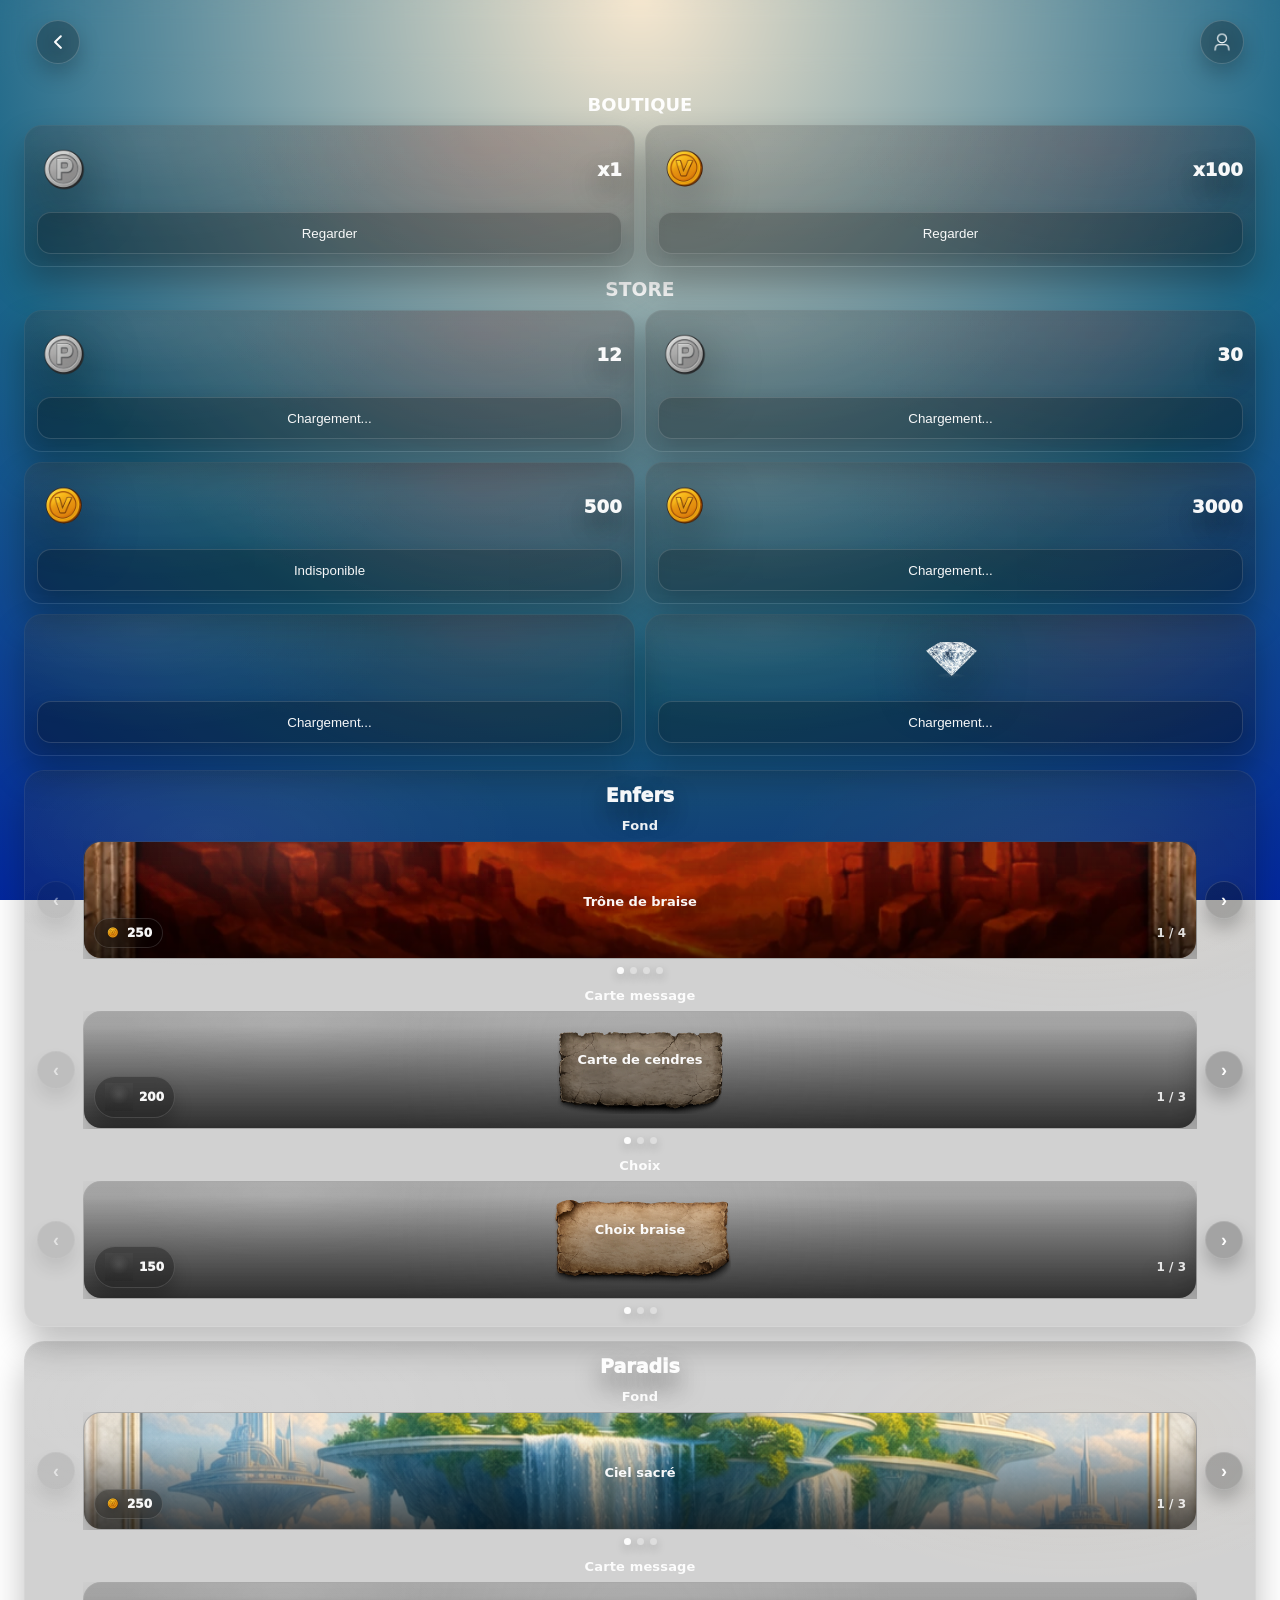
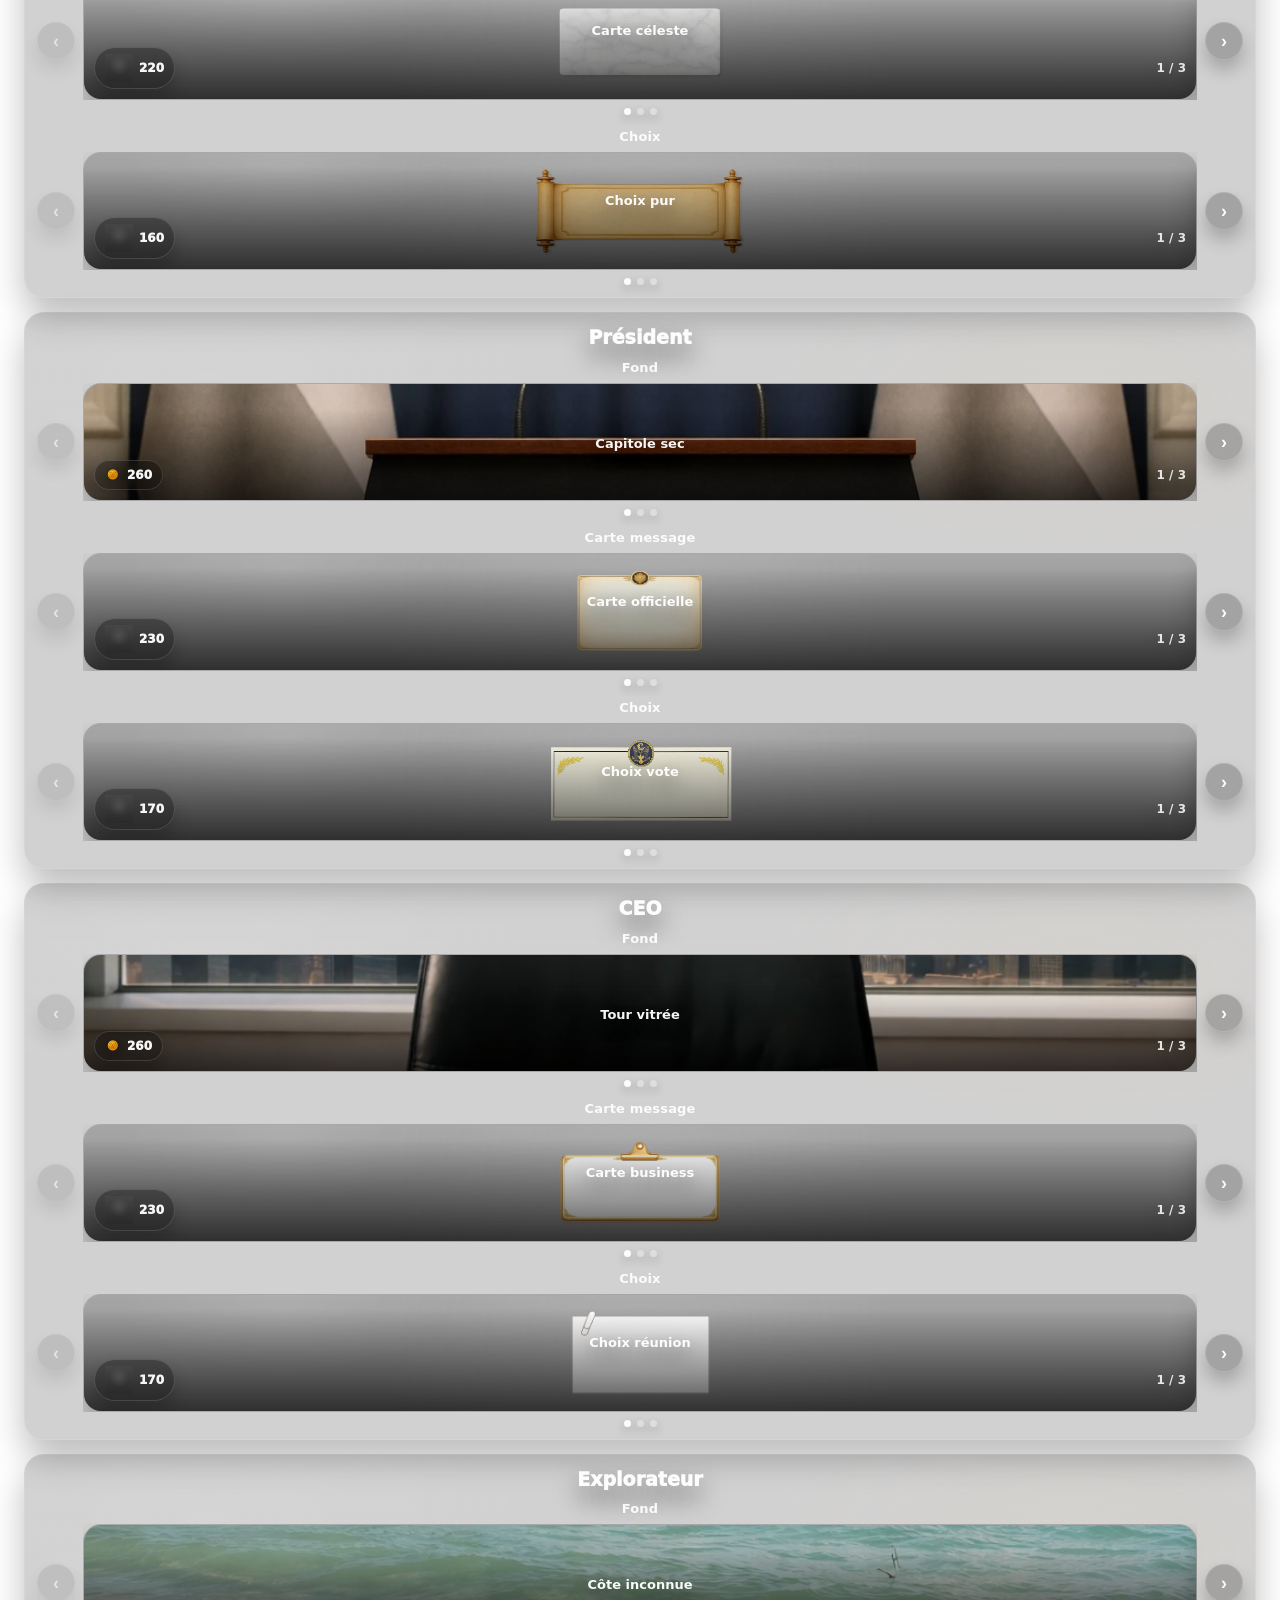
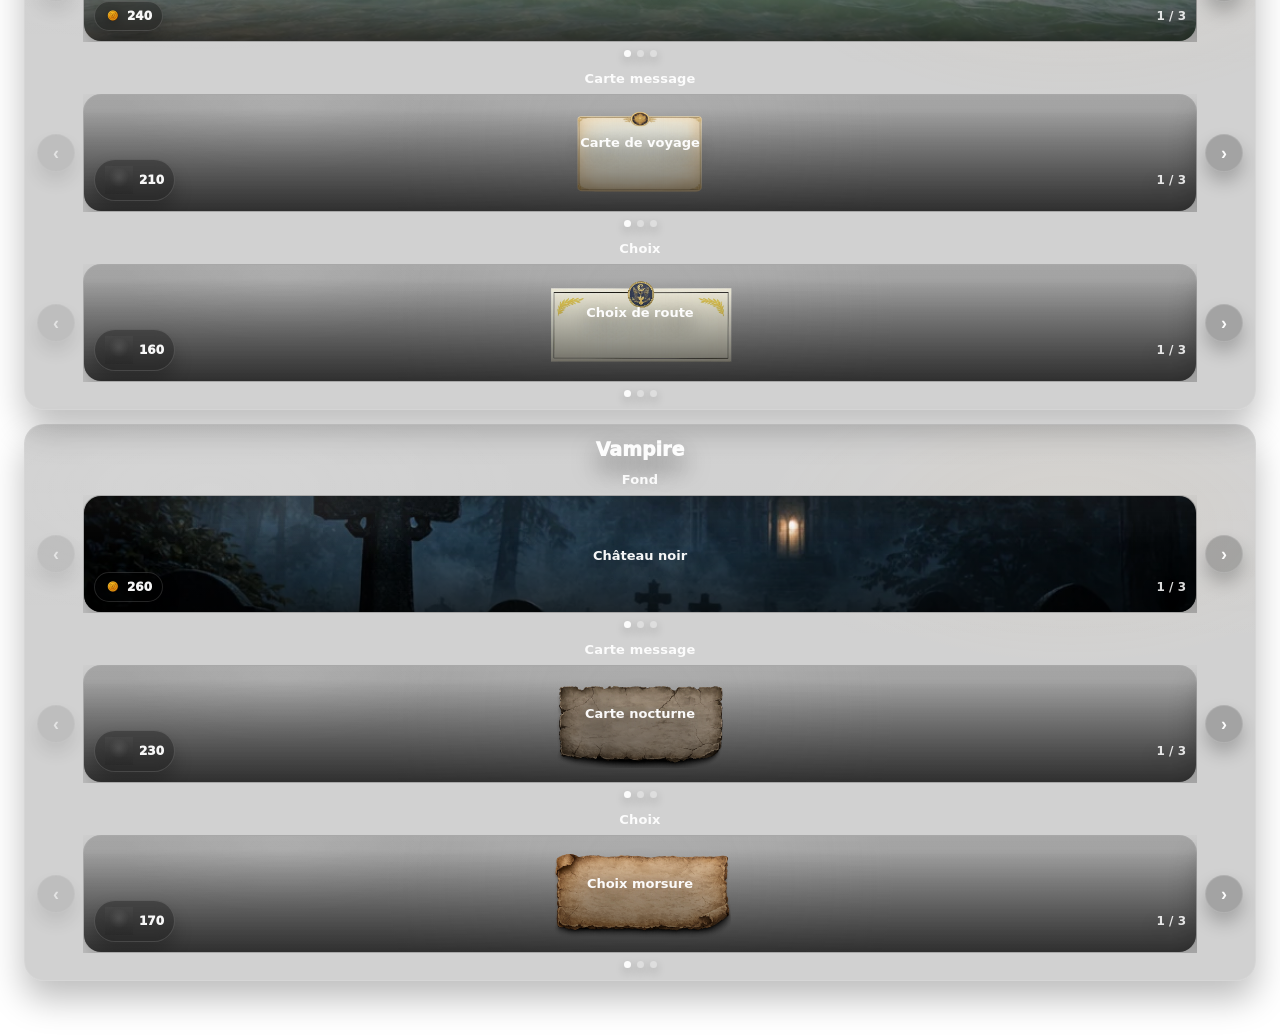
==== commit 24f30298: "s" ====
--- a/shop.html
+++ b/shop.html
@@ -11,27 +11,23 @@
       --vr-bg: radial-gradient(circle at top, #f6e7cf 0, #1b6688 62%, #03279e 100%);
       --vr-overlay: none;
 
-      /* compact shop */
-      --shop-card-r: 16px;
-      --shop-card-pad: 12px;
       --shop-gap: 10px;
+      --shop-item-radius: 18px;
+      --shop-item-pad: 12px;
       --shop-icon: 54px;
-      --shop-qty: 16px;
-      --shop-btn-r: 14px;
-      --shop-btn-h: 40px;
-
-      /* cosmetics */
-      --cos-card: 74px;
-      --cos-r: 16px;
-      --cos-gap: 10px;
-      --cos-border: rgba(255,255,255,.10);
-      --cos-bg: rgba(0,0,0,.18);
-      --cos-bg2: rgba(0,0,0,.24);
-      --cos-shadow: 0 14px 28px rgba(0,0,0,.28);
+      --shop-btn-h: 42px;
+
+      --u-gap: 14px;
+      --u-radius: 20px;
+
+      --cos-row-gap: 10px;
+      --cos-arrow: 38px;
+      --cos-card-r: 18px;
+      --cos-card-h: 118px;
     }
 
     /* =========================
-       TOPBAR (copié du settings qui marche)
+       TOPBAR
     ========================= */
     .vr-header{
       position: sticky;
@@ -48,7 +44,7 @@
       align-items:center;
       justify-content:space-between;
       gap:10px;
-      padding: calc(8px + env(safe-area-inset-top)) 12px 6px; /* ✅ moins haut */
+      padding: calc(8px + env(safe-area-inset-top)) 12px 6px;
     }
 
     .vr-top-slot{
@@ -98,10 +94,8 @@
     }
 
     /* =========================
-       SHOP — compact + petits carrés
+       TITRES
     ========================= */
-
-    /* Titres centrés */
     .vr-section-title,
     .vr-profile-title{
       text-align:center !important;
@@ -110,30 +104,34 @@
       margin-right:auto !important;
     }
 
-    /* ✅ réduit espace au-dessus de Boutique */
     #view-shop .vr-section-title{
-      margin-top: 8px !important;
+      margin-top: 4px !important;
       margin-bottom: 10px !important;
     }
 
-    /* Espacement sections (sans grosse card autour) */
+    .vr-profile-title{
+      margin-top: 10px !important;
+      margin-bottom: 10px !important;
+    }
+
+    /* =========================
+       SHOP / STORE ACTUEL
+    ========================= */
     .vr-shop-block{
-      margin: 8px 0 14px; /* ✅ plus compact */
-    }
-
-    /* grid 2 colonnes */
+      margin: 8px 0 12px;
+    }
+
     .vr-shop-grid{
       display:grid;
       grid-template-columns: repeat(2, minmax(0, 1fr));
       gap: var(--shop-gap);
     }
 
-    /* petites cartes OFFRE */
     .vr-shop-item{
       position: relative;
       overflow: hidden;
-      border-radius: var(--shop-card-r);
-      padding: var(--shop-card-pad);
+      border-radius: var(--shop-item-radius);
+      padding: var(--shop-item-pad);
       border: 1px solid rgba(255,255,255,.10);
       background: rgba(0,0,0,.22);
       box-shadow: 0 18px 34px rgba(0,0,0,.30);
@@ -151,7 +149,6 @@
       opacity:.9;
     }
 
-    /* top line: icon + qty */
     .vr-shop-top{
       position: relative;
       z-index: 1;
@@ -159,7 +156,7 @@
       align-items:center;
       justify-content:space-between;
       gap: 10px;
-      min-height: 66px;  /* ✅ plus petit */
+      min-height: 64px;
       margin-bottom: 10px;
     }
 
@@ -179,7 +176,7 @@
       position: relative;
       z-index: 1;
       font-weight: 950;
-      font-size: var(--shop-qty);
+      font-size: 18px;
       letter-spacing: .2px;
       color: rgba(255,255,255,.96);
       text-shadow: 0 12px 24px rgba(0,0,0,.55);
@@ -187,23 +184,20 @@
       text-align:right;
     }
 
-    /* ✅ Boutons : texte BLANC + CENTRÉ */
     .vr-shop-item .vr-choice-button{
       position: relative;
       z-index: 1;
       width: 100%;
-      border-radius: var(--shop-btn-r);
+      border-radius: 14px;
       padding: 10px 10px;
       min-height: var(--shop-btn-h);
       border: 1px solid rgba(255,255,255,.14);
       background: rgba(0,0,0,.22);
       box-shadow: 0 10px 22px rgba(0,0,0,.22);
-
       display:flex;
       align-items:center;
       justify-content:center;
       text-align:center;
-
       color: rgba(255,255,255,.96) !important;
     }
 
@@ -216,57 +210,42 @@
       transform: translateY(1px);
     }
 
-    /* sécurité: aucune image ne peut dépasser */
     .vr-shop-item img,
     .vr-shop-item svg{
       max-width: 100%;
       height: auto;
     }
 
-    /* No Ads + Diamond: image seule centrée */
     .vr-shop-item[data-sku="vrealms_no_ads"] .vr-shop-top,
     .vr-shop-item[data-sku="vrealms_diamond"] .vr-shop-top{
       justify-content: center;
     }
 
-    /* Status align */
-    #shop-status, #store-status{
-      text-align:center;
-      color: rgba(255,255,255,.86);
-    }
-
-    /* ✅ espace plus propre entre Store titre et contenu */
-    .vr-profile-title{
-      margin-top: 10px !important;
-      margin-bottom: 10px !important;
+    /* ✅ on garde les statuts pour compat, mais invisibles */
+    #shop-status,
+    #store-status{
+      display:none !important;
     }
 
     /* =========================
-       COSMETICS — sous Store
-       Structure demandée:
-       Store
-       Enfers
-         Fond (scroll)
-         Carte message (scroll)
-         Choix (scroll)
-       Paradis ...
+       COSMETICS SOUS STORE
     ========================= */
-
     .vr-cosmetics{
-      margin-top: 10px;
       display:flex;
       flex-direction:column;
-      gap: 16px;
+      gap: var(--u-gap);
+      margin-top: 14px;
+      padding-bottom: 10px;
     }
 
     .vr-universe-block{
+      position:relative;
+      overflow:hidden;
+      border-radius: var(--u-radius);
       border: 1px solid rgba(255,255,255,.10);
       background: rgba(0,0,0,.18);
-      border-radius: 18px;
-      padding: 12px 12px 10px;
       box-shadow: 0 18px 34px rgba(0,0,0,.26);
-      overflow:hidden;
-      position:relative;
+      padding: 14px 12px 12px;
     }
 
     .vr-universe-block::before{
@@ -285,58 +264,95 @@
       position:relative;
       z-index:1;
       text-align:center;
-      font-weight: 950;
-      font-size: 18px;
-      letter-spacing:.2px;
+      font-weight:950;
+      font-size: 19px;
+      line-height:1.1;
       color: rgba(255,255,255,.96);
-      margin: 2px 0 10px;
+      margin: 0 0 12px;
       text-shadow: 0 12px 24px rgba(0,0,0,.55);
     }
 
     .vr-cos-row{
       position:relative;
       z-index:1;
-      margin: 10px 0 12px;
+      margin: 0 0 14px;
     }
 
     .vr-cos-row:last-child{
-      margin-bottom: 6px;
+      margin-bottom: 0;
     }
 
     .vr-cos-subtitle{
       text-align:center;
-      font-weight: 900;
-      font-size: 13px;
+      font-weight:900;
+      font-size:13px;
       color: rgba(255,255,255,.92);
       margin: 0 0 8px;
       letter-spacing:.15px;
-      opacity:.95;
-    }
-
-    .vr-cos-scroll{
-      display:flex;
-      gap: var(--cos-gap);
-      overflow-x:auto;
-      padding: 2px 2px 6px;
-      -webkit-overflow-scrolling: touch;
-      scroll-snap-type: x mandatory;
-      scrollbar-width: none;
-    }
-
-    .vr-cos-scroll::-webkit-scrollbar{ display:none; }
+    }
+
+    .vr-cos-carousel{
+      display:grid;
+      grid-template-columns: var(--cos-arrow) minmax(0, 1fr) var(--cos-arrow);
+      align-items:center;
+      gap: 8px;
+    }
+
+    .vr-cos-arrow{
+      width: var(--cos-arrow);
+      height: var(--cos-arrow);
+      border-radius:999px;
+      border: 1px solid rgba(255,255,255,.14);
+      background: rgba(0,0,0,.22);
+      box-shadow: 0 10px 18px rgba(0,0,0,.22);
+      display:flex;
+      align-items:center;
+      justify-content:center;
+      cursor:pointer;
+      padding:0;
+      color: rgba(255,255,255,.96);
+      font-size: 18px;
+      font-weight: 900;
+      line-height:1;
+      user-select:none;
+      -webkit-tap-highlight-color: transparent;
+    }
+
+    .vr-cos-arrow:active{
+      transform: scale(.97);
+    }
+
+    .vr-cos-arrow[disabled]{
+      opacity:.42;
+      cursor:default;
+    }
+
+    .vr-cos-viewport{
+      min-width:0;
+      overflow:hidden;
+      touch-action: pan-y;
+    }
+
+    .vr-cos-track{
+      display:flex;
+      transition: transform .24s ease;
+      will-change: transform;
+    }
+
+    .vr-cos-slide{
+      min-width:100%;
+      width:100%;
+      box-sizing:border-box;
+    }
 
     .vr-cos-card{
-      flex: 0 0 auto;
-      width: var(--cos-card);
-      height: var(--cos-card);
-      border-radius: var(--cos-r);
-      border: 1px solid var(--cos-border);
-      background: var(--cos-bg2);
-      box-shadow: var(--cos-shadow);
       position:relative;
       overflow:hidden;
-      scroll-snap-align: start;
-      cursor:pointer;
+      border-radius: var(--cos-card-r);
+      height: var(--cos-card-h);
+      border: 1px solid rgba(255,255,255,.10);
+      background: rgba(0,0,0,.24);
+      box-shadow: 0 16px 28px rgba(0,0,0,.28);
     }
 
     .vr-cos-card::before{
@@ -345,66 +361,115 @@
       inset:-1px;
       pointer-events:none;
       background:
-        radial-gradient(160px 80px at 20% 18%, rgba(255,255,255,.10), transparent 62%),
+        radial-gradient(260px 120px at 18% 12%, rgba(255,255,255,.10), transparent 62%),
         linear-gradient(180deg, rgba(255,255,255,.05), transparent 55%);
       opacity:.95;
-    }
-
-    .vr-cos-thumb{
+      z-index:1;
+    }
+
+    .vr-cos-card img{
       position:absolute;
-      inset: 0;
-      display:flex;
-      align-items:center;
-      justify-content:center;
-      padding: 10px;
-      z-index:1;
-    }
-
-    .vr-cos-thumb img{
-      width: 100%;
-      height: 100%;
-      object-fit: contain;
-      filter: drop-shadow(0 14px 18px rgba(0,0,0,.55));
+      inset:0;
+      width:100%;
+      height:100%;
+      object-fit: cover;
+      display:block;
+      z-index:0;
       user-select:none;
       pointer-events:none;
     }
 
+    .vr-cos-card.is-ui img{
+      object-fit: contain;
+      padding: 14px;
+      background:
+        radial-gradient(circle at 50% 40%, rgba(255,255,255,.10), transparent 46%),
+        linear-gradient(180deg, rgba(255,255,255,.03), rgba(0,0,0,.08));
+    }
+
+    .vr-cos-overlay{
+      position:absolute;
+      inset:auto 0 0 0;
+      z-index:2;
+      padding: 28px 10px 10px;
+      background: linear-gradient(180deg, transparent, rgba(0,0,0,.68));
+    }
+
+    .vr-cos-name{
+      text-align:center;
+      font-weight:900;
+      font-size:13px;
+      color: rgba(255,255,255,.96);
+      line-height:1.15;
+      margin-bottom: 8px;
+      text-shadow: 0 8px 18px rgba(0,0,0,.45);
+    }
+
+    .vr-cos-bottom{
+      display:flex;
+      align-items:center;
+      justify-content:space-between;
+      gap: 8px;
+    }
+
     .vr-cos-price{
-      position:absolute;
-      right: 6px;
-      bottom: 6px;
-      z-index:2;
       display:inline-flex;
       align-items:center;
-      gap:6px;
-      padding: 6px 8px;
+      gap: 6px;
+      padding: 6px 10px;
       border-radius: 999px;
       border: 1px solid rgba(255,255,255,.14);
       background: rgba(0,0,0,.30);
       box-shadow: 0 10px 18px rgba(0,0,0,.22);
-      font-weight: 950;
-      font-size: 12px;
       color: rgba(255,255,255,.96);
+      font-weight:950;
+      font-size:12px;
       line-height:1;
       backdrop-filter: blur(8px);
       -webkit-backdrop-filter: blur(8px);
     }
 
     .vr-cos-price img{
-      width: 16px;
-      height: 16px;
-      object-fit: contain;
-      filter: drop-shadow(0 2px 8px rgba(0,0,0,.55));
-    }
-
-    /* ✅ petits écrans: cartes encore plus compactes */
-    @media (max-width: 380px){
+      position:static;
+      width:16px;
+      height:16px;
+      object-fit:contain;
+      padding:0;
+      background:none;
+      filter: drop-shadow(0 2px 6px rgba(0,0,0,.45));
+    }
+
+    .vr-cos-count{
+      color: rgba(255,255,255,.86);
+      font-size:12px;
+      font-weight:900;
+      text-shadow: 0 8px 18px rgba(0,0,0,.45);
+    }
+
+    .vr-cos-dots{
+      display:flex;
+      justify-content:center;
+      gap:6px;
+      margin-top: 8px;
+    }
+
+    .vr-cos-dot{
+      width:7px;
+      height:7px;
+      border-radius:999px;
+      background: rgba(255,255,255,.28);
+      box-shadow: 0 4px 10px rgba(0,0,0,.22);
+    }
+
+    .vr-cos-dot.active{
+      background: rgba(255,255,255,.92);
+    }
+
+    @media (max-width: 390px){
       :root{
-        --shop-card-pad: 11px;
-        --shop-gap: 9px;
         --shop-icon: 50px;
-        --shop-qty: 15px;
-        --cos-card: 70px;
+        --cos-card-h: 110px;
+        --cos-arrow: 36px;
       }
     }
   </style>
@@ -412,7 +477,6 @@
 
 <body class="vr-body page-shop" data-page="shop">
 
-  <!-- ✅ HEADER complet : retour index + profil -->
   <header class="vr-header" aria-label="" data-i18n-aria="shop.aria_top">
     <div class="vr-top-actions">
       <div class="vr-top-slot vr-top-left">
@@ -436,10 +500,8 @@
   <main class="vr-main">
     <section id="view-shop" class="vr-view vr-view-active">
 
-      <!-- ✅ BOUTIQUE centré -->
       <h2 class="vr-section-title" data-i18n="shop.title"></h2>
 
-      <!-- ✅ Rewarded (SANS gros encadré) -->
       <div class="vr-shop-block">
         <div class="vr-shop-grid" id="reward-grid">
 
@@ -465,13 +527,11 @@
 
         </div>
 
-        <p class="vr-profile-text" id="shop-status" style="opacity:.9;margin-top:10px;"></p>
+        <p class="vr-profile-text" id="shop-status"></p>
       </div>
 
-      <!-- ✅ STORE centré -->
       <h3 class="vr-profile-title" data-i18n="shop.store_title"></h3>
 
-      <!-- ✅ STORE packs (SANS gros encadré) -->
       <div class="vr-shop-block">
         <div class="vr-shop-grid" id="store-grid">
 
@@ -535,136 +595,9 @@
 
         </div>
 
-        <p class="vr-profile-text" id="store-status" style="opacity:.9;margin-top:10px;"></p>
-
-        <!-- ✅ NOUVEAU : Personnalisation par univers (placeholders) -->
-        <div class="vr-cosmetics" id="cosmetics-block">
-
-          <!-- ENFERS -->
-          <div class="vr-universe-block" data-universe="hell_king">
-            <div class="vr-universe-title" data-i18n="shop.universe.hell">Enfers</div>
-
-            <div class="vr-cos-row" data-category="background">
-              <div class="vr-cos-subtitle" data-i18n="shop.cosmetics.background">Fond</div>
-              <div class="vr-cos-scroll">
-                <div class="vr-cos-card" data-item="hell_bg_01">
-                  <div class="vr-cos-thumb"><img src="assets/img/ui/placeholder_bg.webp" alt="" draggable="false"></div>
-                  <div class="vr-cos-price"><img src="assets/img/ui/vcoins.webp" alt="" draggable="false"><span>250</span></div>
-                </div>
-                <div class="vr-cos-card" data-item="hell_bg_02">
-                  <div class="vr-cos-thumb"><img src="assets/img/ui/placeholder_bg.webp" alt="" draggable="false"></div>
-                  <div class="vr-cos-price"><img src="assets/img/ui/vcoins.webp" alt="" draggable="false"><span>400</span></div>
-                </div>
-                <div class="vr-cos-card" data-item="hell_bg_03">
-                  <div class="vr-cos-thumb"><img src="assets/img/ui/placeholder_bg.webp" alt="" draggable="false"></div>
-                  <div class="vr-cos-price"><img src="assets/img/ui/vcoins.webp" alt="" draggable="false"><span>650</span></div>
-                </div>
-                <div class="vr-cos-card" data-item="hell_bg_04">
-                  <div class="vr-cos-thumb"><img src="assets/img/ui/placeholder_bg.webp" alt="" draggable="false"></div>
-                  <div class="vr-cos-price"><img src="assets/img/ui/vcoins.webp" alt="" draggable="false"><span>900</span></div>
-                </div>
-              </div>
-            </div>
-
-            <div class="vr-cos-row" data-category="message">
-              <div class="vr-cos-subtitle" data-i18n="shop.cosmetics.message">Carte message</div>
-              <div class="vr-cos-scroll">
-                <div class="vr-cos-card" data-item="hell_msg_01">
-                  <div class="vr-cos-thumb"><img src="assets/img/ui/placeholder_card.webp" alt="" draggable="false"></div>
-                  <div class="vr-cos-price"><img src="assets/img/ui/vcoins.webp" alt="" draggable="false"><span>200</span></div>
-                </div>
-                <div class="vr-cos-card" data-item="hell_msg_02">
-                  <div class="vr-cos-thumb"><img src="assets/img/ui/placeholder_card.webp" alt="" draggable="false"></div>
-                  <div class="vr-cos-price"><img src="assets/img/ui/vcoins.webp" alt="" draggable="false"><span>350</span></div>
-                </div>
-                <div class="vr-cos-card" data-item="hell_msg_03">
-                  <div class="vr-cos-thumb"><img src="assets/img/ui/placeholder_card.webp" alt="" draggable="false"></div>
-                  <div class="vr-cos-price"><img src="assets/img/ui/vcoins.webp" alt="" draggable="false"><span>550</span></div>
-                </div>
-              </div>
-            </div>
-
-            <div class="vr-cos-row" data-category="choice">
-              <div class="vr-cos-subtitle" data-i18n="shop.cosmetics.choice">Choix</div>
-              <div class="vr-cos-scroll">
-                <div class="vr-cos-card" data-item="hell_choice_01">
-                  <div class="vr-cos-thumb"><img src="assets/img/ui/placeholder_choice.webp" alt="" draggable="false"></div>
-                  <div class="vr-cos-price"><img src="assets/img/ui/vcoins.webp" alt="" draggable="false"><span>150</span></div>
-                </div>
-                <div class="vr-cos-card" data-item="hell_choice_02">
-                  <div class="vr-cos-thumb"><img src="assets/img/ui/placeholder_choice.webp" alt="" draggable="false"></div>
-                  <div class="vr-cos-price"><img src="assets/img/ui/vcoins.webp" alt="" draggable="false"><span>250</span></div>
-                </div>
-                <div class="vr-cos-card" data-item="hell_choice_03">
-                  <div class="vr-cos-thumb"><img src="assets/img/ui/placeholder_choice.webp" alt="" draggable="false"></div>
-                  <div class="vr-cos-price"><img src="assets/img/ui/vcoins.webp" alt="" draggable="false"><span>400</span></div>
-                </div>
-              </div>
-            </div>
-          </div>
-
-          <!-- PARADIS -->
-          <div class="vr-universe-block" data-universe="heaven_king">
-            <div class="vr-universe-title" data-i18n="shop.universe.heaven">Paradis</div>
-
-            <div class="vr-cos-row" data-category="background">
-              <div class="vr-cos-subtitle" data-i18n="shop.cosmetics.background">Fond</div>
-              <div class="vr-cos-scroll">
-                <div class="vr-cos-card" data-item="heaven_bg_01">
-                  <div class="vr-cos-thumb"><img src="assets/img/ui/placeholder_bg.webp" alt="" draggable="false"></div>
-                  <div class="vr-cos-price"><img src="assets/img/ui/vcoins.webp" alt="" draggable="false"><span>250</span></div>
-                </div>
-                <div class="vr-cos-card" data-item="heaven_bg_02">
-                  <div class="vr-cos-thumb"><img src="assets/img/ui/placeholder_bg.webp" alt="" draggable="false"></div>
-                  <div class="vr-cos-price"><img src="assets/img/ui/vcoins.webp" alt="" draggable="false"><span>450</span></div>
-                </div>
-                <div class="vr-cos-card" data-item="heaven_bg_03">
-                  <div class="vr-cos-thumb"><img src="assets/img/ui/placeholder_bg.webp" alt="" draggable="false"></div>
-                  <div class="vr-cos-price"><img src="assets/img/ui/vcoins.webp" alt="" draggable="false"><span>700</span></div>
-                </div>
-              </div>
-            </div>
-
-            <div class="vr-cos-row" data-category="message">
-              <div class="vr-cos-subtitle" data-i18n="shop.cosmetics.message">Carte message</div>
-              <div class="vr-cos-scroll">
-                <div class="vr-cos-card" data-item="heaven_msg_01">
-                  <div class="vr-cos-thumb"><img src="assets/img/ui/placeholder_card.webp" alt="" draggable="false"></div>
-                  <div class="vr-cos-price"><img src="assets/img/ui/vcoins.webp" alt="" draggable="false"><span>220</span></div>
-                </div>
-                <div class="vr-cos-card" data-item="heaven_msg_02">
-                  <div class="vr-cos-thumb"><img src="assets/img/ui/placeholder_card.webp" alt="" draggable="false"></div>
-                  <div class="vr-cos-price"><img src="assets/img/ui/vcoins.webp" alt="" draggable="false"><span>360</span></div>
-                </div>
-                <div class="vr-cos-card" data-item="heaven_msg_03">
-                  <div class="vr-cos-thumb"><img src="assets/img/ui/placeholder_card.webp" alt="" draggable="false"></div>
-                  <div class="vr-cos-price"><img src="assets/img/ui/vcoins.webp" alt="" draggable="false"><span>580</span></div>
-                </div>
-              </div>
-            </div>
-
-            <div class="vr-cos-row" data-category="choice">
-              <div class="vr-cos-subtitle" data-i18n="shop.cosmetics.choice">Choix</div>
-              <div class="vr-cos-scroll">
-                <div class="vr-cos-card" data-item="heaven_choice_01">
-                  <div class="vr-cos-thumb"><img src="assets/img/ui/placeholder_choice.webp" alt="" draggable="false"></div>
-                  <div class="vr-cos-price"><img src="assets/img/ui/vcoins.webp" alt="" draggable="false"><span>160</span></div>
-                </div>
-                <div class="vr-cos-card" data-item="heaven_choice_02">
-                  <div class="vr-cos-thumb"><img src="assets/img/ui/placeholder_choice.webp" alt="" draggable="false"></div>
-                  <div class="vr-cos-price"><img src="assets/img/ui/vcoins.webp" alt="" draggable="false"><span>260</span></div>
-                </div>
-                <div class="vr-cos-card" data-item="heaven_choice_03">
-                  <div class="vr-cos-thumb"><img src="assets/img/ui/placeholder_choice.webp" alt="" draggable="false"></div>
-                  <div class="vr-cos-price"><img src="assets/img/ui/vcoins.webp" alt="" draggable="false"><span>420</span></div>
-                </div>
-              </div>
-            </div>
-          </div>
-
-          <!-- Ajoute autant d’univers que tu veux en copiant le bloc vr-universe-block -->
-        </div>
-
+        <p class="vr-profile-text" id="store-status"></p>
+
+        <div class="vr-cosmetics" id="cosmetics-block"></div>
       </div>
 
     </section>
